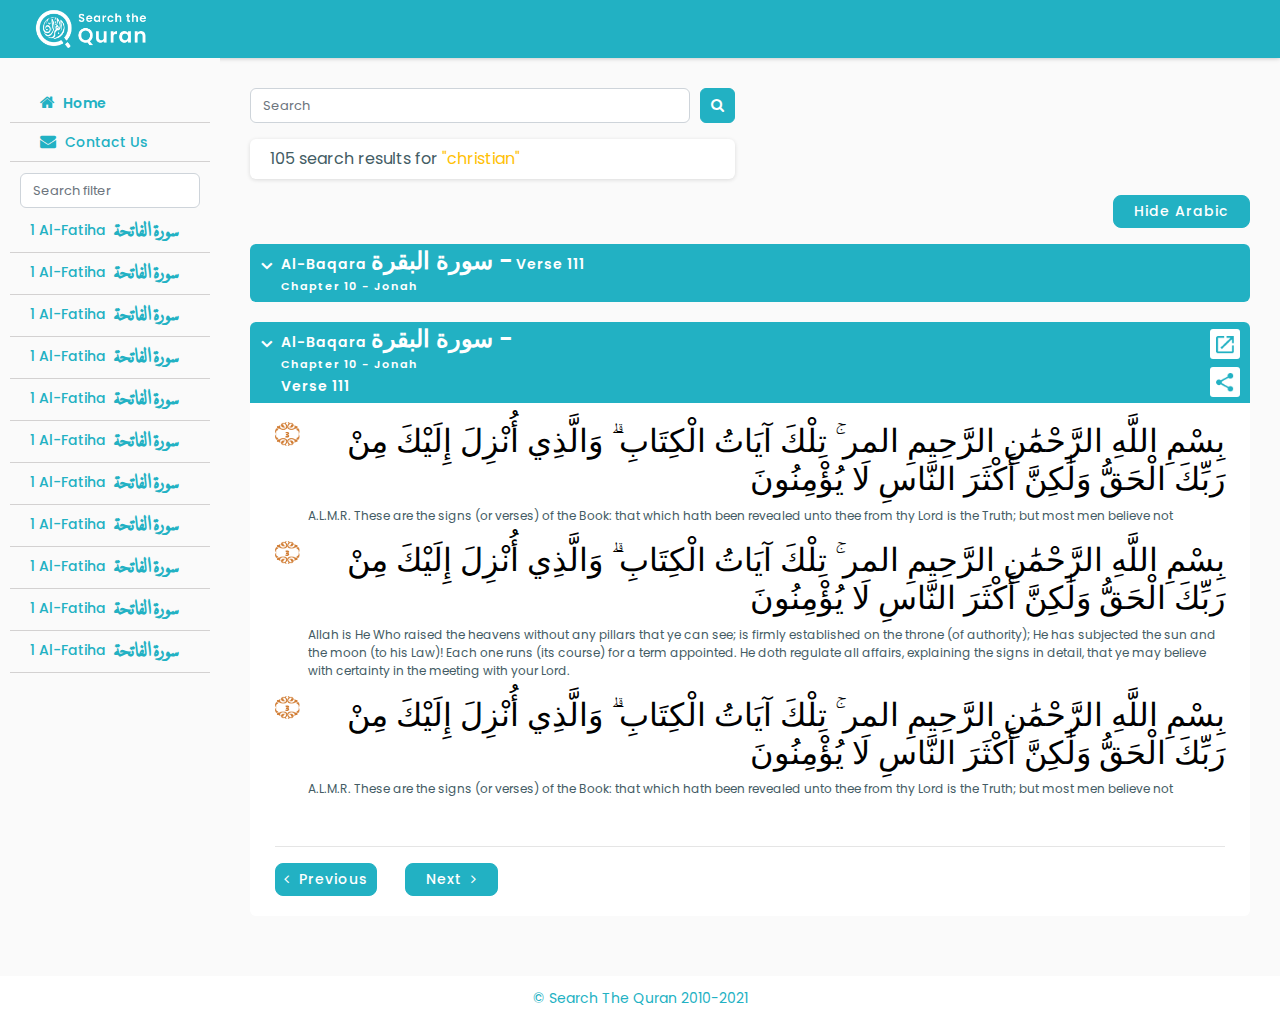
==== search-results.html @ 473eb26f "Add files via upload" ====
<!doctype html>
<html lang="en">
   <head>
      <!-- Required meta tags -->
      <meta charset="utf-8">
      <meta name="viewport" content="width=device-width, initial-scale=1, shrink-to-fit=no">
      <!-- Favicon -->
      <link href="assets/images/favicon.png" sizes="60x60" rel="shortcut icon" type="image/x-icon" />
      <!-- Google Fonts -->
      <link href="https://fonts.googleapis.com/css2?family=Poppins&display=swap" rel="stylesheet">
      <!-- Font Awsome -->
      <link rel="stylesheet" href="https://cdnjs.cloudflare.com/ajax/libs/font-awesome/4.7.0/css/font-awesome.min.css">
      <!-- Bootstrap CSS -->
      <link rel="stylesheet" href="assets/css/bootstrap.min.css">
      <link rel="stylesheet" href="https://cdnjs.cloudflare.com/ajax/libs/OwlCarousel2/2.3.4/assets/owl.carousel.min.css">
      <link rel="stylesheet" href="assets/css/style.css">
      <title>Customer Details</title>
   </head>
   <body>
      <header>
         <nav class="navbar navbar-expand-lg navbar-light">
            <a class="navbar-brand" href="index.html">
            <img src="assets/images/logo.png" alt="logo"> 
            </a>
            <a href="javascript:void(0)" class="ml-auto d-md-none" id="sidebar-toggle"><i class="fa fa-bars"></i></a>
         </nav>
      </header>
      <div id="wrapper">
         <aside id="sidebar-wrapper">
            <a href="javascript:void(0)" class="d-lg-none" id="close"><i class="fa fa-times"></i></a>
            <ul class="sidebar-nav">
               <li class="active">
                  <a href="javascript:void(0)"><i class="fa fa-home"></i> Home</a>
               </li>
               <li>
                  <a href="javascript:void(0)"><i class="fa fa-envelope"></i> Contact Us</a>
               </li>
               <li>
                  <div class="input-group mt-2">
                     <input type="text" class="form-control" placeholder="Search filter">
                  </div>
               </li>
               <li>
                  <a href="javascript:void(0)">1 Al-Fatiha <span>سورة الفاتحة  </span></a>
               </li>
               <li>
                  <a href="javascript:void(0)">1 Al-Fatiha <span>سورة الفاتحة  </span></a>
               </li>
               <li>
                  <a href="javascript:void(0)">1 Al-Fatiha <span>سورة الفاتحة  </span></a>
               </li>
               <li>
                  <a href="javascript:void(0)">1 Al-Fatiha <span>سورة الفاتحة  </span></a>
               </li>
               <li>
                  <a href="javascript:void(0)">1 Al-Fatiha <span>سورة الفاتحة  </span></a>
               </li>
               <li>
                  <a href="javascript:void(0)">1 Al-Fatiha <span>سورة الفاتحة  </span></a>
               </li>
               <li>
                  <a href="javascript:void(0)">1 Al-Fatiha <span>سورة الفاتحة  </span></a>
               </li>
               <li>
                  <a href="javascript:void(0)">1 Al-Fatiha <span>سورة الفاتحة  </span></a>
               </li>
               <li>
                  <a href="javascript:void(0)">1 Al-Fatiha <span>سورة الفاتحة  </span></a>
               </li>
               <li>
                  <a href="javascript:void(0)">1 Al-Fatiha <span>سورة الفاتحة  </span></a>
               </li>
               <li>
                  <a href="javascript:void(0)">1 Al-Fatiha <span>سورة الفاتحة  </span></a>
               </li>
            </ul>
         </aside>
         <section id="content-wrapper" class="user-dashboard faq-section">
            <div class="row align-items-center">
               <div class="col-md-6 mb-3">
                  <form class="navbar-forms" role="search">
                     <div class="input-group">
                        <input type="text" class="form-control" placeholder="Search">
                        <div class="input-group-btn">
                           <button class="btn btn-primary" type="submit"><i class="fa fa-search"></i></button>
                        </div>
                     </div>
                  </form>
               </div>
            </div>
            <div class="row">
               <div class="col-md-6">
                  <div class="card box-shadow-none mb-3">
                     <div class="card-body py-2">
                        <p class="mb-0">105 search results for <span class="text-warning">"christian"</span></p>
                     </div>
                  </div>
               </div>
            </div>
            <div class="row arabic-block">
               <div class="col-md-12 text-right">
                  <a href="javascript:void(0)" class="btn btn-primary mb-3" id="click-arabic">Hide Arabic</a>
               </div>
               <div class="col-md-12">
                  <div class="accordion" id="faq">
                     <div class="card">
                        <div class="card-header" id="faqhead1">
                           <a href="#" class="btn btn-header-link collapsed" data-toggle="collapse" data-target="#faq1" aria-expanded="false" aria-controls="faq1">Al-Baqara <span>سورة البقرة -</span> Verse 111  <small class="d-block">Chapter 10 - Jonah</small></a>
                        </div>
                        <div id="faq1" class="collapse" aria-labelledby="faqhead1" data-parent="#faq" style="">
                           <div class="card-body">
                              <div class="media">
                                 <img width="25" src="assets/images/icon.png" class="mr-2" alt="icon">
                                 <div class="media-body">
                                    <h5 class="text-right hide-arabic mt-0"> بِسْمِ اللَّهِ الرَّحْمَٰنِ الرَّحِيمِ المر ۚ تِلْكَ آيَاتُ الْكِتَابِ ۗ وَالَّذِي أُنْزِلَ إِلَيْكَ مِنْ رَبِّكَ الْحَقُّ وَلَٰكِنَّ أَكْثَرَ النَّاسِ لَا يُؤْمِنُونَ  </h5>
                                    <p class="mb-0">A.L.M.R. These are the signs (or verses) of the Book: that which hath been revealed unto thee from thy Lord is the Truth; but most men believe not</p>
                                 </div>
                              </div>
                           </div>
                        </div>
                     </div>
                     <div class="card">
                        <div class="card-header" id="faqhead2">
                           <a href="#" class="btn btn-header-link collapsed" data-toggle="collapse" data-target="#faq2" aria-expanded="false" aria-controls="faq2">Al-Baqara <span>سورة البقرة -</span>   <small class="d-block">Chapter 10 - Jonah</small>
                           Verse 111
                           </a>
                           <div class="icon-block">
                              <a href="javascript:void(0)"><img src="assets/images/open.png" alt="open" data-toggle="modal" data-target="#openModal"></a>
                              <a href="javascript:void(0)"><img src="assets/images/share.png" alt="share"></a>
                           </div>
                        </div>
                        <div id="faq2" class="collapse show" aria-labelledby="faqhead2" data-parent="#faq" style="">
                           <div class="card-body">
                              <div class="media mb-3">
                                 <img width="25" src="assets/images/icon.png" class="mr-2" alt="icon">
                                 <div class="media-body">
                                    <h5 class="text-right hide-arabic mt-0"> بِسْمِ اللَّهِ الرَّحْمَٰنِ الرَّحِيمِ المر ۚ تِلْكَ آيَاتُ الْكِتَابِ ۗ وَالَّذِي أُنْزِلَ إِلَيْكَ مِنْ رَبِّكَ الْحَقُّ وَلَٰكِنَّ أَكْثَرَ النَّاسِ لَا يُؤْمِنُونَ  </h5>
                                    <p class="mb-0">A.L.M.R. These are the signs (or verses) of the Book: that which hath been revealed unto thee from thy Lord is the Truth; but most men believe not</p>
                                 </div>
                              </div>
                              <div class="media mb-3">
                                 <img width="25" src="assets/images/icon.png" class="mr-2" alt="icon">
                                 <div class="media-body">
                                    <h5 class="text-right hide-arabic mt-0"> بِسْمِ اللَّهِ الرَّحْمَٰنِ الرَّحِيمِ المر ۚ تِلْكَ آيَاتُ الْكِتَابِ ۗ وَالَّذِي أُنْزِلَ إِلَيْكَ مِنْ رَبِّكَ الْحَقُّ وَلَٰكِنَّ أَكْثَرَ النَّاسِ لَا يُؤْمِنُونَ  </h5>
                                    <p class="mb-0">Allah is He Who raised the heavens without any pillars that ye can see; is firmly established on the throne (of authority); He has subjected the sun and the moon (to his Law)! Each one runs (its course) for a term appointed. He doth regulate all affairs, explaining the signs in detail, that ye may believe with certainty in the meeting with your Lord.</p>
                                 </div>
                              </div>
                              <div class="media mb-3">
                                 <img width="25" src="assets/images/icon.png" class="mr-2" alt="icon">
                                 <div class="media-body">
                                    <h5 class="text-right hide-arabic mt-0"> بِسْمِ اللَّهِ الرَّحْمَٰنِ الرَّحِيمِ المر ۚ تِلْكَ آيَاتُ الْكِتَابِ ۗ وَالَّذِي أُنْزِلَ إِلَيْكَ مِنْ رَبِّكَ الْحَقُّ وَلَٰكِنَّ أَكْثَرَ النَّاسِ لَا يُؤْمِنُونَ  </h5>
                                    <p class="mb-0">A.L.M.R. These are the signs (or verses) of the Book: that which hath been revealed unto thee from thy Lord is the Truth; but most men believe not</p>
                                 </div>
                              </div>
                              <hr class="mt-5">
                              <a href="javascript:void(0)" class="btn btn-primary px-2 mr-4"><i class="fa fa-angle-left mr-1"></i> Previous</a>
                              <a href="javascript:void(0)" class="btn btn-primary"> Next <i class="fa fa-angle-right ml-1"></i></a>
                           </div>
                        </div>
                     </div>
                  </div>
               </div>
            </div>
         </section>
      </div>
      <!-- Footer -->
      <footer>
         <div class="container">
            <div class="row">
               <div class="col-md-12">
                  <p> &copy; Search The Quran 2010-2021</p>
               </div>
            </div>
         </div>
      </footer>
      <!-- Modal -->
      <div class="modal fade" id="openModal" tabindex="-1" aria-labelledby="openModalLabel" aria-hidden="true">
         <div class="modal-dialog modal-dialog-centered modal-lg">
            <div class="modal-content">
               <div class="modal-header">
                  <h5 class="modal-title" id="openModalLabel"><strong>Surah: 7 -</strong> سورة الأعراف - <strong>Al-Araf (The heights)</strong></h5>
                  <button type="button" class="close" data-dismiss="modal" aria-label="Close">
                  <span aria-hidden="true">&times;</span>
                  </button>
               </div>
               <div class="modal-body">
                  <h6> بِسْمِ اللَّهِ الرَّحْمَٰنِ الرَّحِيمِ المص  </h6>
                  <p>[1] Alif, Lam, Mim, Sad.</p>
                  <h6> كِتَابٌ أُنْزِلَ إِلَيْكَ فَلَا يَكُنْ فِي صَدْرِكَ حَرَجٌ مِنْهُ لِتُنْذِرَ بِهِ وَذِكْرَىٰ لِلْمُؤْمِنِينَ </h6>
                  <p>[2] A Book revealed unto thee,- So let thy heart be oppressed no more by any difficulty on that account,- that with it thou mightest warn (the erring) and teach the Believers). </p>
                  <h6> اتَّبِعُوا مَا أُنْزِلَ إِلَيْكُمْ مِنْ رَبِّكُمْ وَلَا تَتَّبِعُوا مِنْ دُونِهِ أَوْلِيَاءَ ۗ قَلِيلًا مَا تَذَكَّرُونَ </h6>
                  <p>[3] Follow (O men!) the revelation given unto you from your Lord, and follow not, as friends or protectors, other than Him. Little it is ye remember of admonition. </p>
                  <h6>وَكَمْ مِنْ قَرْيَةٍ أَهْلَكْنَاهَا فَجَاءَهَا بَأْسُنَا بَيَاتًا أَوْ هُمْ قَائِلُونَ  </h6>
                  <p>[4] How many towns have We destroyed (for their sins)? Our punishment took them on a sudden by night or while they slept for their afternoon rest.  </p>
               </div>
            </div>
         </div>
      </div>
      <!-- jQuery first, then Popper.js, then Bootstrap JS -->
      <script src="assets/js/jquery-3.4.1.slim.min.js"></script>
      <script src="assets/js/popper.min.js"></script>
      <script src="assets/js/bootstrap.min.js"></script>
      <script src="https://cdnjs.cloudflare.com/ajax/libs/OwlCarousel2/2.3.4/owl.carousel.js"></script>
      <script>
         const $button  = document.querySelector('#sidebar-toggle');
         const $wrapper = document.querySelector('#wrapper');
         
         $button.addEventListener('click', (e) => {
           e.preventDefault();
           $wrapper.classList.toggle('toggled');
         });
      </script>
      <script>
         $(document).ready(function(){
           $("#close").click(function(){
             $("#wrapper").removeClass('toggled');
           });
         });
      </script>
      <script>
         $(document).ready(function(){
          $("#click-arabic").click(function(){
           $(".hide-arabic").slideToggle(500);
           var thisElem = $(this);
           thisElem.text(thisElem.text() === "Show Arabic" ? "Hide Arabic" : "Show Arabic");
           event.stopPropagation();
         });
         });
         
         
      </script>
   </body>
</html>
---- assets/css/style.css ----
@font-face {
  font-family: Mishafi-Gold;
  src: url('../../assets/fonts/Mishafi-Gold-Regular.ttf');
}

body {
  position: relative;
  min-height: 100%;
  color: #435C64 !important;
  font-family: 'Poppins', sans-serif;
  background: #FAFAFA;
}

a {
  transition: background 0.2s, color 0.2s;
}

a:hover,
a:focus {
  text-decoration: none;
}

ul {
  margin: 0;
  padding: 0;
  list-style: none;
}

.btn {
  border-radius: 8px;
  font-size: 14px;
  padding: 5px 20px;
  font-weight: 500;
  letter-spacing: 1px;
}

.btn:focus,
.btn:active {
  box-shadow: none;
}

.btn-primary {
  background: #22B1C3 !important;
  color: #fff;
  border: 1px solid #22B1C3 !important;
}

.text-primary {
  color: #22b1c3 !important;
}

.form-control {
  font-size: 13px;
  height: 35px;
  border-radius: 6px
}

.form-control:focus {
  box-shadow: none;
  outline: none;
  border: 1px solid #22B1C3 !important;
  font-size: 14px;
}

.form-group {
  margin-bottom: 30px;
}

#wrapper {
  padding-left: 0;
  transition: all 0.5s ease;
  position: relative;
}

header img {
  width: 130px;
}

.navbar-brand span {
  color: #35256c;
  font-size: 22px;
  font-weight: 500;
  position: relative;
  top: 2px;
}

#sidebar-wrapper {
  z-index: 1000;
  border-radius: 0;
  position: fixed;
  left: 220px;
  width: 0;
  height: 100%;
  margin-left: -220px;
  overflow-y: auto;
  overflow-x: hidden;
  background: #fafafa;
  transition: all 0.5s ease;
}

#wrapper.toggled #sidebar-wrapper {
  width: 220px;
}

.sidebar-brand {
  position: absolute;
  top: 0;
  width: 220px;
  text-align: center;
  padding: 20px 0;
}

.sidebar-brand h2 {
  margin: 0;
  font-weight: 600;
  font-size: 24px;
  color: #fff;
}

.sidebar-nav {
  position: absolute;
  top: 20px;
  width: 220px;
  margin: 0;
  padding: 6px 10px;
  list-style: none;
}

.sidebar-nav>li {
  text-indent: 10px;
  padding: 3px 10px;
  border-bottom: 1px solid #d3d1d1;
}

.sidebar-nav>li a {
  display: block;
  text-decoration: none;
  color: #22b1c3;
  line-height: 32px;
  font-weight: 500;
  font-size: 14px;
}

.sidebar-nav>li>a:hover {
  color: #35256c;
}

.sidebar-nav>li.active>a {
  text-decoration: none;
  font-weight: 600;
}

.sidebar-nav>li a span {
  font-size: 30px;
  font-weight: 600;
  font-family: Mishafi-Gold;
  margin-left: 3px;
}

.sidebar-nav>li>a i.fa {
  font-size: 16px;
  margin-right: 5px;
}

.sidebar-nav>li:nth-child(3) {
  border-bottom: 0;
}

#content-wrapper {
  width: 100%;
  padding: 30px 30px 40px 30px;
}

#wrapper.toggled #content-wrapper {
  position: absolute;
  margin-right: -250px;
}

.navbar {
  background: #22B1C3 !important;
  color: #fff;
  position: fixed;
  width: 100%;
  box-shadow: 0 0 5px rgb(0 0 0 / 26%);
  z-index: 999;
  top: 0;
  padding: 2px 30px 2px 30px;
}

#sidebar-toggle {
  color: #fff;
}

.navbar .dropdown-menu {
  position: absolute;
  top: 100%;
  left: initial;
  right: -7px;
  min-width: 12rem;
  box-shadow: 0px 5px 15px #5e5a5a1c;
  margin-top: 18px;
  border: none;
}

.navbar .badge {
  width: 12px;
  padding: 0;
  height: 12px;
  border-radius: 50%;
  font-size: 9px;
  line-height: 13px;
  background: #FFA007;
  color: #fff;
  display: block !important;
  position: absolute;
  top: 2px;
  right: -8px;
}

.navbar .badge-success {
  background: #9BF014;
  border: 2px solid #5A6378;
}


/* Dashboard */

.user-dashboard .navbar-forms .btn {
  background: #22b1c3 !important;
  border: 1px solid #22b1c3 !important;
  padding: 6px;
  border-radius: 6px;
  width: 35px;
  height: 35px;
}

.user-dashboard .navbar-forms .form-control {
  border-radius: 6px !important;
  margin-right: 10px;
}

.user-dashboard .card {
  border-radius: 12px;
  box-shadow: 0px 2px 10px #0000000f;
  border: none;
  margin-bottom: 25px;
}

.user-dashboard .card .card-body {
  padding: 20px;
  border-radius: 12px;
  background: #fff;
}

.user-dashboard .card .card-body h2 {
  font-weight: 600;
  margin-bottom: 0px;
}

.user-dashboard .card .card-body form label {
  margin-top: 5px;
}

.modal h5 {
  color: #22B1C3 !important;
  font-size: 18px;
}

.modal .modal-body {
  padding: 25px 30px;
}

.modal .modal-body h6 {
  font-size: 24px;
  margin-bottom: 5px;
  color: #000;
}

.modal .modal-body p {
  font-size: 13px;
}

.modal .form-group {
  margin-bottom: 10px;
}

.modal .form-group span {
  position: absolute;
  right: 20px;
  bottom: 10px;
}

.modal .modal-content {
  border-radius: 12px;
  border: none;
}

.fa-times {
  position: absolute;
  right: 15px;
  font-size: 20px;
  top: 15px;
  color: #35256c;
  -webkit-text-stroke: 2px #e9e4f9;
}

.search-block .item {
  text-align: center;
}

.search-block .item h6 {
  font-weight: 600;
  color: #22B1C3 !important;
  font-size: 14px;
}

.search-block .item p {
  font-size: 11px;
  margin-bottom: 0;
  text-align: left;
}

.search-block .item img {
  max-width: 50px;
  min-height: 40px;
  object-fit: contain;
  margin: 10px auto 15px;
}

.search-block .item .card {
  min-height: 250px;
}

.search-engine h5 {
  font-weight: 600;
  color: #22B1C3;
  margin-bottom: 20px;
}

.search-engine p {
  font-size: 13px;
}

.search-engine a {
  color: #22B1C3;
}

.owl-nav button {
  position: absolute;
  top: 46%;
  transform: translateY(-50%);
  margin: 0;
  transition: all 0.3s ease-in-out;
}

.owl-nav button i {
  background: #22b1c3 !important;
  border-radius: 50%;
  width: 30px;
  height: 30px;
  color: #fff;
  font-size: 22px;
  line-height: 28px;
}

.owl-nav button.owl-prev {
  left: -13px;
}

.owl-nav button.owl-next {
  right: -13px;
}

footer {
  background: #fff;
  padding: 12px 0;
  color: #22B1C3 !important;
}

footer p {
  text-align: center;
  margin-bottom: 0;
  font-size: 14px;
}

.arabic-block h5 {
  font-size: 32px;
  color: #000;
}

.arabic-block p {
  font-size: 12px;
}


/* FAQ */

.faq-section {
  padding: 60px 0;
}

.faq-section h2 {
  font-size: 32px;
  margin-bottom: 50px;
}

.faq-section .card {
  border: none;
  border-radius: 6px !important;
  box-shadow: 0px 1px 4px #00000021;
  margin-bottom: 20px;
}

.faq-section .card-header {
  background: #5268C2;
  padding: 10px 10px 0;
  border: none;
  border-radius: 15px 15px 0px 0px;
}

.faq-section .card .card-header .btn-header-link {
  display: block;
  text-align: left;
  background: #22b1c3;
  color: #fff;
  font-size: 14px;
  font-weight: 600;
  padding: 5px 30px;
  border-radius: 0;
  line-height: 22px;
}

.faq-section .card .card-header .btn-header-link span {
  font-weight: 600;
  font-size: 24px;
}

.faq-section .card .card-header .btn-header-link small {
  font-weight: 600;
}

.faq-section .card .card-header .btn-header-link:after {
  content: "\f106";
  font: normal normal normal 14px/1 FontAwesome;
  font-weight: 900;
  float: left;
  border-radius: 50%;
  color: #fff;
  padding: 1px;
  display: block;
  line-height: 14px;
  font-size: 18px !important;
  text-align: center;
  margin-top: 6px;
  position: absolute;
  left: 10px;
  top: 8px;
}

.faq-section .card .card-header .btn-header-link.collapsed {
  background: #22b1c3;
  color: #fff;
  border-radius: 0;
}

.faq-section .card .card-header .btn-header-link.collapsed:after {
  content: "\f107";
  color: #fff;
}

.faq-section .card .collapsing {
  background: #fff;
  line-height: 30px;
}

.faq-section .accordion .card {
  box-shadow: none;
}

.faq-section .accordion .card-header {
  background: transparent;
  padding: 0;
  position: relative;
}

.faq-section .accordion .card-body {
  padding: 20px 25px;
  font-size: 16px;
}

.icon-block {
  position: absolute;
  right: 10px;
  top: 7px;
}

.icon-block a {
  background: #fff;
  border-radius: 3px;
  width: 30px;
  height: 30px;
  display: block;
  margin-bottom: 8px;
  text-align: center;
  line-height: 30px;
}

.icon-block a img {
  width: 18px;
}


/* Media Query */

@media (min-width: 992px) {
  #wrapper {
    padding-left: 220px;
    padding-top: 58px;
  }
  #wrapper.toggled {
    padding-left: 60px;
  }
  #sidebar-wrapper {
    width: 220px;
  }
  #wrapper.toggled #sidebar-wrapper {
    width: 0;
  }
  #wrapper.toggled #content-wrapper {
    position: absolute;
    margin-right: -190px;
  }
  #wrapper.toggled {
    padding-left: 0px;
  }
  #content-wrapper {
    position: relative;
    top: 0;
    
    min-height: calc(100vh - 104px);
  }
  #wrapper.toggled #content-wrapper {
    position: relative;
    margin-right: 60px;
  }
}

@media (max-width: 1200px) {
  #content-wrapper {
    padding: 30px 30px 50px 30px;
  }
  header .navbar-light .navbar-nav .nav-link {
    color: #000;
    padding: 10px 20px;
  }
  .navbar {
    padding: 4px 15px;
  }
}

@media (max-width: 991px) {
  #wrapper {
    padding-left: 0;
  }
  #content-wrapper {
    padding: 90px 30px 50px 30px;
  }
  .user-dashboard .card .card-body {
    padding: 15px;
  }
  header img {
    width: 100px;
  }
  .navbar-collapse {
    margin-top: 10px;
  }
}

@media (min-width: 768px) and (max-width: 991px) {
  #wrapper.toggled #content-wrapper {
    position: absolute;
    margin-right: -250px;
  }
  #content-wrapper {
    position: relative;
    top: 0;
  }
  #wrapper.toggled #content-wrapper {
    position: relative;
    margin-right: 250px;
  }
}

@media (max-width: 767px) {
  #wrapper {
    padding-left: 0;
  }
  .navbar-light .navbar-toggler:focus {
    outline: none;
  }
  #sidebar-wrapper {
    width: 0;
  }
  #wrapper.toggled #sidebar-wrapper {
    width: 220px;
    box-shadow: 0 0 11px #0000002e;
  }
  #wrapper.toggled #content-wrapper {
    position: absolute;
    margin-right: -220px;
  }
  #content-wrapper {
    position: relative;
    padding: 70px 20px 30px 20px;
  }
  #wrapper.toggled #content-wrapper {
    position: relative;
    margin-right: 250px;
  }
  .sidebar-nav {
    position: absolute;
    top: 45px;
  }
  .arabic-block h5 {
    font-size: 22px;
  }
}

@media (max-width: 576px) {}
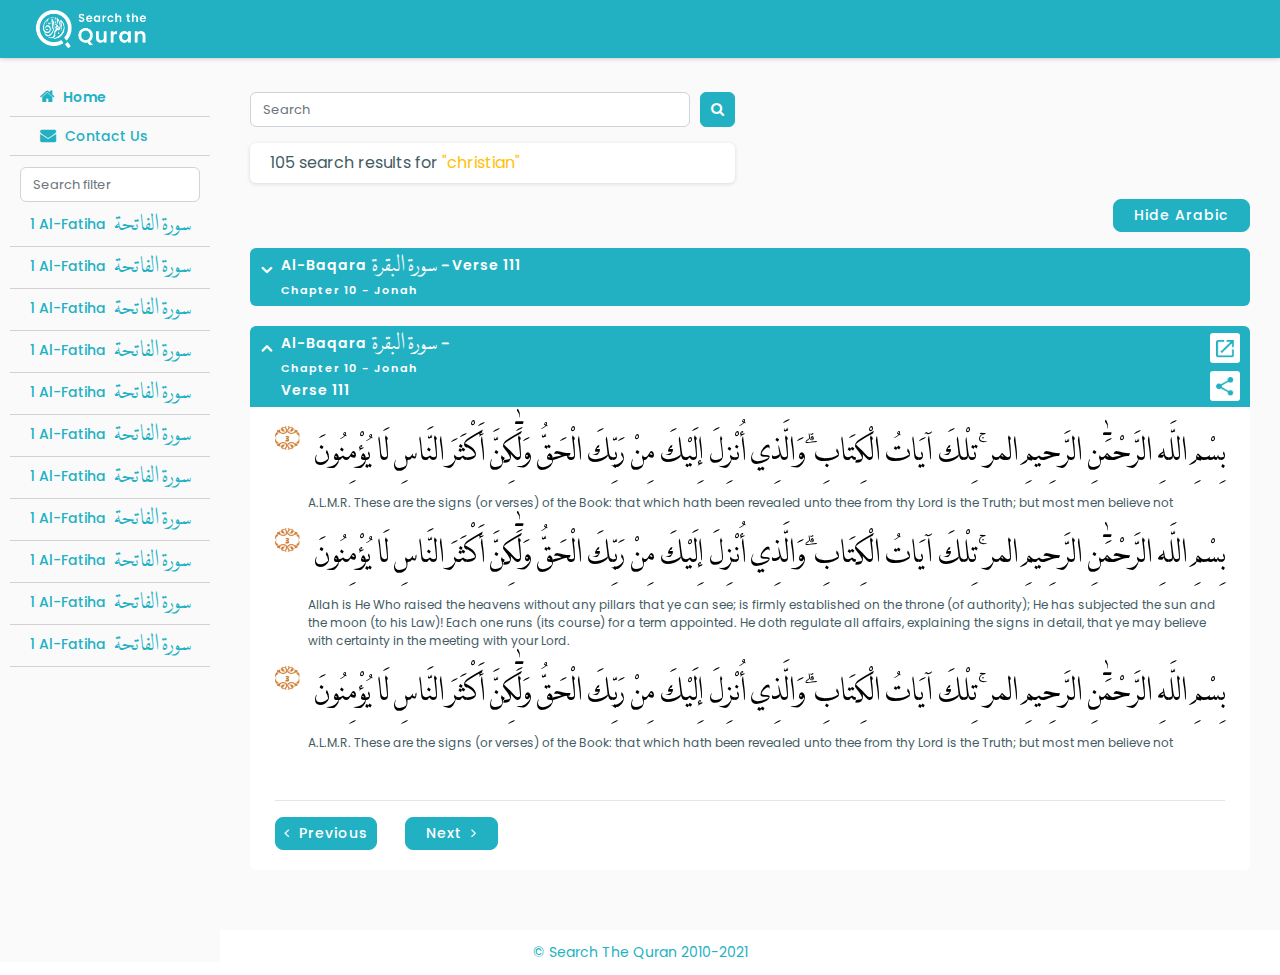
==== commit 5ba47e87: "Feedback done" ====
--- a/search-results.html
+++ b/search-results.html
@@ -1,233 +1,268 @@
 <!doctype html>
 <html lang="en">
-   <head>
-      <!-- Required meta tags -->
-      <meta charset="utf-8">
-      <meta name="viewport" content="width=device-width, initial-scale=1, shrink-to-fit=no">
-      <!-- Favicon -->
-      <link href="assets/images/favicon.png" sizes="60x60" rel="shortcut icon" type="image/x-icon" />
-      <!-- Google Fonts -->
-      <link href="https://fonts.googleapis.com/css2?family=Poppins&display=swap" rel="stylesheet">
-      <!-- Font Awsome -->
-      <link rel="stylesheet" href="https://cdnjs.cloudflare.com/ajax/libs/font-awesome/4.7.0/css/font-awesome.min.css">
-      <!-- Bootstrap CSS -->
-      <link rel="stylesheet" href="assets/css/bootstrap.min.css">
-      <link rel="stylesheet" href="https://cdnjs.cloudflare.com/ajax/libs/OwlCarousel2/2.3.4/assets/owl.carousel.min.css">
-      <link rel="stylesheet" href="assets/css/style.css">
-      <title>Customer Details</title>
-   </head>
-   <body>
-      <header>
-         <nav class="navbar navbar-expand-lg navbar-light">
-            <a class="navbar-brand" href="index.html">
+<head>
+   <!-- Required meta tags -->
+   <meta charset="utf-8">
+   <meta name="viewport" content="width=device-width, initial-scale=1, shrink-to-fit=no">
+   <!-- Favicon -->
+   <link href="assets/images/favicon.png" sizes="60x60" rel="shortcut icon" type="image/x-icon" />
+   <!-- Google Fonts -->
+   <link href="https://fonts.googleapis.com/css2?family=Poppins&display=swap" rel="stylesheet">
+   <!-- Font Awsome -->
+   <link rel="stylesheet" href="https://cdnjs.cloudflare.com/ajax/libs/font-awesome/4.7.0/css/font-awesome.min.css">
+   <!-- Bootstrap CSS -->
+   <link rel="stylesheet" href="assets/css/bootstrap.min.css">
+   <link rel="stylesheet" href="https://cdnjs.cloudflare.com/ajax/libs/OwlCarousel2/2.3.4/assets/owl.carousel.min.css">
+   <link rel="stylesheet" href="assets/css/style.css">
+   <title>Customer Details</title>
+</head>
+<body>
+   <header>
+      <nav class="navbar navbar-expand-lg navbar-light">
+         <a class="navbar-brand" href="index.html">
             <img src="assets/images/logo.png" alt="logo"> 
-            </a>
-            <a href="javascript:void(0)" class="ml-auto d-md-none" id="sidebar-toggle"><i class="fa fa-bars"></i></a>
-         </nav>
-      </header>
-      <div id="wrapper">
-         <aside id="sidebar-wrapper">
-            <a href="javascript:void(0)" class="d-lg-none" id="close"><i class="fa fa-times"></i></a>
-            <ul class="sidebar-nav">
-               <li class="active">
-                  <a href="javascript:void(0)"><i class="fa fa-home"></i> Home</a>
-               </li>
-               <li>
-                  <a href="javascript:void(0)"><i class="fa fa-envelope"></i> Contact Us</a>
-               </li>
-               <li>
-                  <div class="input-group mt-2">
-                     <input type="text" class="form-control" placeholder="Search filter">
-                  </div>
-               </li>
-               <li>
-                  <a href="javascript:void(0)">1 Al-Fatiha <span>سورة الفاتحة  </span></a>
-               </li>
-               <li>
-                  <a href="javascript:void(0)">1 Al-Fatiha <span>سورة الفاتحة  </span></a>
-               </li>
-               <li>
-                  <a href="javascript:void(0)">1 Al-Fatiha <span>سورة الفاتحة  </span></a>
-               </li>
-               <li>
-                  <a href="javascript:void(0)">1 Al-Fatiha <span>سورة الفاتحة  </span></a>
-               </li>
-               <li>
-                  <a href="javascript:void(0)">1 Al-Fatiha <span>سورة الفاتحة  </span></a>
-               </li>
-               <li>
-                  <a href="javascript:void(0)">1 Al-Fatiha <span>سورة الفاتحة  </span></a>
-               </li>
-               <li>
-                  <a href="javascript:void(0)">1 Al-Fatiha <span>سورة الفاتحة  </span></a>
-               </li>
-               <li>
-                  <a href="javascript:void(0)">1 Al-Fatiha <span>سورة الفاتحة  </span></a>
-               </li>
-               <li>
-                  <a href="javascript:void(0)">1 Al-Fatiha <span>سورة الفاتحة  </span></a>
-               </li>
-               <li>
-                  <a href="javascript:void(0)">1 Al-Fatiha <span>سورة الفاتحة  </span></a>
-               </li>
-               <li>
-                  <a href="javascript:void(0)">1 Al-Fatiha <span>سورة الفاتحة  </span></a>
-               </li>
-            </ul>
-         </aside>
-         <section id="content-wrapper" class="user-dashboard faq-section">
-            <div class="row align-items-center">
-               <div class="col-md-6 mb-3">
-                  <form class="navbar-forms" role="search">
-                     <div class="input-group">
-                        <input type="text" class="form-control" placeholder="Search">
-                        <div class="input-group-btn">
-                           <button class="btn btn-primary" type="submit"><i class="fa fa-search"></i></button>
+         </a>
+         <a href="javascript:void(0)" class="ml-auto d-md-none" id="sidebar-toggle"><i class="fa fa-bars"></i></a>
+      </nav>
+   </header>
+   <div id="wrapper">
+      <aside id="sidebar-wrapper">
+         <a href="javascript:void(0)" class="d-md-none" id="close"><i class="fa fa-times"></i></a>
+         <ul class="sidebar-nav">
+            <li class="active">
+               <a href="index.html"><i class="fa fa-home"></i> Home</a>
+            </li>
+            <li>
+               <a href="javascript:void(0)"><i class="fa fa-envelope"></i> Contact Us</a>
+            </li>
+            <li>
+               <div class="input-group mt-2">
+                  <input type="text" class="form-control" placeholder="Search filter">
+               </div>
+            </li>
+            <li>
+               <a href="surah.html">1 Al-Fatiha <span>سورة الفاتحة  </span></a>
+            </li>
+            <li>
+               <a href="surah.html">1 Al-Fatiha <span>سورة الفاتحة  </span></a>
+            </li>
+            <li>
+               <a href="surah.html">1 Al-Fatiha <span>سورة الفاتحة  </span></a>
+            </li>
+            <li>
+               <a href="surah.html">1 Al-Fatiha <span>سورة الفاتحة  </span></a>
+            </li>
+            <li>
+               <a href="surah.html">1 Al-Fatiha <span>سورة الفاتحة  </span></a>
+            </li>
+            <li>
+               <a href="surah.html">1 Al-Fatiha <span>سورة الفاتحة  </span></a>
+            </li>
+            <li>
+               <a href="surah.html">1 Al-Fatiha <span>سورة الفاتحة  </span></a>
+            </li>
+            <li>
+               <a href="surah.html">1 Al-Fatiha <span>سورة الفاتحة  </span></a>
+            </li>
+            <li>
+               <a href="surah.html">1 Al-Fatiha <span>سورة الفاتحة  </span></a>
+            </li>
+            <li>
+               <a href="surah.html">1 Al-Fatiha <span>سورة الفاتحة  </span></a>
+            </li>
+            <li>
+               <a href="surah.html">1 Al-Fatiha <span>سورة الفاتحة  </span></a>
+            </li>
+         </ul>
+      </aside>
+      <section id="content-wrapper" class="user-dashboard faq-section">
+         <div class="row align-items-center">
+            <div class="col-md-8 col-lg-6 mb-3">
+               <form class="navbar-forms" role="search">
+                  <div class="input-group">
+                     <input type="text" class="form-control" placeholder="Search">
+                     <div class="input-group-btn">
+                        <a class="btn btn-primary" href="search-results.html"><i class="fa fa-search"></i></a>
+                     </div>
+                  </div>
+               </form>
+            </div>
+         </div>
+         <div class="row">
+            <div class="col-md-8 col-lg-6">
+               <div class="card box-shadow-none mb-3">
+                  <div class="card-body py-2">
+                     <p class="mb-0">105 search results for <span class="text-warning">"christian"</span></p>
+                  </div>
+               </div>
+            </div>
+         </div>
+         <div class="row arabic-block">
+            <div class="col-md-12 text-right">
+               <a href="javascript:void(0)" class="btn btn-primary mb-3" id="click-arabic">Hide Arabic</a>
+            </div>
+            <div class="col-md-12">
+               <div class="accordion" id="faq">
+                  <div class="card">
+                     <div class="card-header" id="faqhead1">
+                        <a href="#" class="btn btn-header-link collapsed" data-toggle="collapse" data-target="#faq1" aria-expanded="false" aria-controls="faq1">Al-Baqara <span>سورة البقرة -</span> Verse 111  <small class="d-block">Chapter 10 - Jonah</small></a>
+                     </div>
+                     <div id="faq1" class="collapse" aria-labelledby="faqhead1" data-parent="#faq" style="">
+                        <div class="card-body">
+                           <div class="media">
+                              <img width="25" src="assets/images/icon.png" class="mr-2" alt="icon">
+                              <div class="media-body">
+                                 <h5 class="text-right hide-arabic mt-0"> بِسْمِ اللَّهِ الرَّحْمَٰنِ الرَّحِيمِ المر ۚ تِلْكَ آيَاتُ الْكِتَابِ ۗ وَالَّذِي أُنْزِلَ إِلَيْكَ مِنْ رَبِّكَ الْحَقُّ وَلَٰكِنَّ أَكْثَرَ النَّاسِ لَا يُؤْمِنُونَ  </h5>
+                                 <p class="mb-0">A.L.M.R. These are the signs (or verses) of the Book: that which hath been revealed unto thee from thy Lord is the Truth; but most men believe not</p>
+                              </div>
+                           </div>
                         </div>
                      </div>
-                  </form>
+                  </div>
+                  <div class="card">
+                     <div class="card-header" id="faqhead2">
+                        <a href="#" class="btn btn-header-link collapse" data-toggle="collapse" data-target="#faq2" aria-expanded="false" aria-controls="faq2">Al-Baqara <span>سورة البقرة -</span>   <small class="d-block">Chapter 10 - Jonah</small>
+                           Verse 111
+                        </a>
+                        <div class="icon-block">
+                           <a href="javascript:void(0)"><img src="assets/images/open.png" alt="open" data-toggle="modal" data-target="#openModal"></a>
+                           <a href="javascript:void(0)"><img src="assets/images/share.png" alt="share"></a>
+                        </div>
+                     </div>
+                     <div id="faq2" class="collapse show" aria-labelledby="faqhead2" data-parent="#faq" style="">
+                        <div class="card-body">
+                           <div id="previous-slide">
+                              <div class="media mb-3">
+                                 <img width="25" src="assets/images/icon.png" class="mr-2" alt="icon">
+                                 <div class="media-body">
+                                    <h5 class="text-right hide-arabic mt-0"> بِسْمِ اللَّهِ الرَّحْمَٰنِ الرَّحِيمِ المر ۚ تِلْكَ آيَاتُ الْكِتَابِ ۗ وَالَّذِي أُنْزِلَ إِلَيْكَ مِنْ رَبِّكَ الْحَقُّ وَلَٰكِنَّ أَكْثَرَ النَّاسِ لَا يُؤْمِنُونَ  </h5>
+                                    <p class="mb-0">A.L.M.R. These are the signs (or verses) of the Book: that which hath been revealed unto thee from thy Lord is the Truth; but most men believe not</p>
+                                 </div>
+                              </div>
+                              <div class="media mb-3">
+                                 <img width="25" src="assets/images/icon.png" class="mr-2" alt="icon">
+                                 <div class="media-body">
+                                    <h5 class="text-right hide-arabic mt-0"> بِسْمِ اللَّهِ الرَّحْمَٰنِ الرَّحِيمِ المر ۚ تِلْكَ آيَاتُ الْكِتَابِ ۗ وَالَّذِي أُنْزِلَ إِلَيْكَ مِنْ رَبِّكَ الْحَقُّ وَلَٰكِنَّ أَكْثَرَ النَّاسِ لَا يُؤْمِنُونَ  </h5>
+                                    <p class="mb-0">Allah is He Who raised the heavens without any pillars that ye can see; is firmly established on the throne (of authority); He has subjected the sun and the moon (to his Law)! Each one runs (its course) for a term appointed. He doth regulate all affairs, explaining the signs in detail, that ye may believe with certainty in the meeting with your Lord.</p>
+                                 </div>
+                              </div>
+                              <div class="media mb-3">
+                                 <img width="25" src="assets/images/icon.png" class="mr-2" alt="icon">
+                                 <div class="media-body">
+                                    <h5 class="text-right hide-arabic mt-0"> بِسْمِ اللَّهِ الرَّحْمَٰنِ الرَّحِيمِ المر ۚ تِلْكَ آيَاتُ الْكِتَابِ ۗ وَالَّذِي أُنْزِلَ إِلَيْكَ مِنْ رَبِّكَ الْحَقُّ وَلَٰكِنَّ أَكْثَرَ النَّاسِ لَا يُؤْمِنُونَ  </h5>
+                                    <p class="mb-0">A.L.M.R. These are the signs (or verses) of the Book: that which hath been revealed unto thee from thy Lord is the Truth; but most men believe not</p>
+                                 </div>
+                              </div>
+                           </div>
+
+                           <div id="next-slide">
+                              <div class="media mb-3">
+                                 <img width="25" src="assets/images/icon.png" class="mr-2" alt="icon">
+                                 <div class="media-body">
+                                    <h5 class="text-right hide-arabic mt-0"> بِسْمِ اللَّهِ الرَّحْمَٰنِ الرَّحِيمِ المر ۚ تِلْكَ آيَاتُ الْكِتَابِ ۗ وَالَّذِي أُنْزِلَ إِلَيْكَ مِنْ رَبِّكَ الْحَقُّ وَلَٰكِنَّ أَكْثَرَ النَّاسِ لَا يُؤْمِنُونَ  </h5>
+                                    <p class="mb-0">A.L.M.R. These are the signs (or verses) of the Book: that which hath been revealed unto thee from thy Lord is the Truth; but most men believe not</p>
+                                 </div>
+                              </div>
+                              <div class="media mb-3">
+                                 <img width="25" src="assets/images/icon.png" class="mr-2" alt="icon">
+                                 <div class="media-body">
+                                    <h5 class="text-right hide-arabic mt-0"> بِسْمِ اللَّهِ الرَّحْمَٰنِ الرَّحِيمِ المر ۚ تِلْكَ آيَاتُ الْكِتَابِ ۗ وَالَّذِي أُنْزِلَ إِلَيْكَ مِنْ رَبِّكَ الْحَقُّ وَلَٰكِنَّ أَكْثَرَ النَّاسِ لَا يُؤْمِنُونَ  </h5>
+                                    <p class="mb-0">Allah is He Who raised the heavens without any pillars that ye can see; is firmly established on the throne (of authority); He has subjected the sun and the moon (to his Law)! Each one runs (its course) for a term appointed. He doth regulate all affairs, explaining the signs in detail, that ye may believe with certainty in the meeting with your Lord.</p>
+                                 </div>
+                              </div>
+                           </div>
+
+                           <hr class="mt-5">
+                           <div class="text-center text-md-left">
+                              <a href="javascript:void(0)" class="btn btn-primary px-2 mr-4" id="pre-button"><i class="fa fa-angle-left mr-1"></i> Previous</a>
+                              <a href="javascript:void(0)" class="btn btn-primary" id="next-button"> Next <i class="fa fa-angle-right ml-1"></i></a>
+                           </div>
+                        </div>
+                     </div>
+                  </div>
                </div>
             </div>
-            <div class="row">
-               <div class="col-md-6">
-                  <div class="card box-shadow-none mb-3">
-                     <div class="card-body py-2">
-                        <p class="mb-0">105 search results for <span class="text-warning">"christian"</span></p>
-                     </div>
-                  </div>
-               </div>
-            </div>
-            <div class="row arabic-block">
-               <div class="col-md-12 text-right">
-                  <a href="javascript:void(0)" class="btn btn-primary mb-3" id="click-arabic">Hide Arabic</a>
-               </div>
-               <div class="col-md-12">
-                  <div class="accordion" id="faq">
-                     <div class="card">
-                        <div class="card-header" id="faqhead1">
-                           <a href="#" class="btn btn-header-link collapsed" data-toggle="collapse" data-target="#faq1" aria-expanded="false" aria-controls="faq1">Al-Baqara <span>سورة البقرة -</span> Verse 111  <small class="d-block">Chapter 10 - Jonah</small></a>
-                        </div>
-                        <div id="faq1" class="collapse" aria-labelledby="faqhead1" data-parent="#faq" style="">
-                           <div class="card-body">
-                              <div class="media">
-                                 <img width="25" src="assets/images/icon.png" class="mr-2" alt="icon">
-                                 <div class="media-body">
-                                    <h5 class="text-right hide-arabic mt-0"> بِسْمِ اللَّهِ الرَّحْمَٰنِ الرَّحِيمِ المر ۚ تِلْكَ آيَاتُ الْكِتَابِ ۗ وَالَّذِي أُنْزِلَ إِلَيْكَ مِنْ رَبِّكَ الْحَقُّ وَلَٰكِنَّ أَكْثَرَ النَّاسِ لَا يُؤْمِنُونَ  </h5>
-                                    <p class="mb-0">A.L.M.R. These are the signs (or verses) of the Book: that which hath been revealed unto thee from thy Lord is the Truth; but most men believe not</p>
-                                 </div>
-                              </div>
-                           </div>
-                        </div>
-                     </div>
-                     <div class="card">
-                        <div class="card-header" id="faqhead2">
-                           <a href="#" class="btn btn-header-link collapsed" data-toggle="collapse" data-target="#faq2" aria-expanded="false" aria-controls="faq2">Al-Baqara <span>سورة البقرة -</span>   <small class="d-block">Chapter 10 - Jonah</small>
-                           Verse 111
-                           </a>
-                           <div class="icon-block">
-                              <a href="javascript:void(0)"><img src="assets/images/open.png" alt="open" data-toggle="modal" data-target="#openModal"></a>
-                              <a href="javascript:void(0)"><img src="assets/images/share.png" alt="share"></a>
-                           </div>
-                        </div>
-                        <div id="faq2" class="collapse show" aria-labelledby="faqhead2" data-parent="#faq" style="">
-                           <div class="card-body">
-                              <div class="media mb-3">
-                                 <img width="25" src="assets/images/icon.png" class="mr-2" alt="icon">
-                                 <div class="media-body">
-                                    <h5 class="text-right hide-arabic mt-0"> بِسْمِ اللَّهِ الرَّحْمَٰنِ الرَّحِيمِ المر ۚ تِلْكَ آيَاتُ الْكِتَابِ ۗ وَالَّذِي أُنْزِلَ إِلَيْكَ مِنْ رَبِّكَ الْحَقُّ وَلَٰكِنَّ أَكْثَرَ النَّاسِ لَا يُؤْمِنُونَ  </h5>
-                                    <p class="mb-0">A.L.M.R. These are the signs (or verses) of the Book: that which hath been revealed unto thee from thy Lord is the Truth; but most men believe not</p>
-                                 </div>
-                              </div>
-                              <div class="media mb-3">
-                                 <img width="25" src="assets/images/icon.png" class="mr-2" alt="icon">
-                                 <div class="media-body">
-                                    <h5 class="text-right hide-arabic mt-0"> بِسْمِ اللَّهِ الرَّحْمَٰنِ الرَّحِيمِ المر ۚ تِلْكَ آيَاتُ الْكِتَابِ ۗ وَالَّذِي أُنْزِلَ إِلَيْكَ مِنْ رَبِّكَ الْحَقُّ وَلَٰكِنَّ أَكْثَرَ النَّاسِ لَا يُؤْمِنُونَ  </h5>
-                                    <p class="mb-0">Allah is He Who raised the heavens without any pillars that ye can see; is firmly established on the throne (of authority); He has subjected the sun and the moon (to his Law)! Each one runs (its course) for a term appointed. He doth regulate all affairs, explaining the signs in detail, that ye may believe with certainty in the meeting with your Lord.</p>
-                                 </div>
-                              </div>
-                              <div class="media mb-3">
-                                 <img width="25" src="assets/images/icon.png" class="mr-2" alt="icon">
-                                 <div class="media-body">
-                                    <h5 class="text-right hide-arabic mt-0"> بِسْمِ اللَّهِ الرَّحْمَٰنِ الرَّحِيمِ المر ۚ تِلْكَ آيَاتُ الْكِتَابِ ۗ وَالَّذِي أُنْزِلَ إِلَيْكَ مِنْ رَبِّكَ الْحَقُّ وَلَٰكِنَّ أَكْثَرَ النَّاسِ لَا يُؤْمِنُونَ  </h5>
-                                    <p class="mb-0">A.L.M.R. These are the signs (or verses) of the Book: that which hath been revealed unto thee from thy Lord is the Truth; but most men believe not</p>
-                                 </div>
-                              </div>
-                              <hr class="mt-5">
-                              <a href="javascript:void(0)" class="btn btn-primary px-2 mr-4"><i class="fa fa-angle-left mr-1"></i> Previous</a>
-                              <a href="javascript:void(0)" class="btn btn-primary"> Next <i class="fa fa-angle-right ml-1"></i></a>
-                           </div>
-                        </div>
-                     </div>
-                  </div>
-               </div>
-            </div>
-         </section>
+         </div>
+      </section>
+   </div>
+   <!-- Footer -->
+   <footer>
+      <div class="container">
+         <div class="row">
+            <div class="col-md-12">
+               <p> &copy; Search The Quran 2010-2021</p>
+            </div>
+         </div>
       </div>
-      <!-- Footer -->
-      <footer>
-         <div class="container">
-            <div class="row">
-               <div class="col-md-12">
-                  <p> &copy; Search The Quran 2010-2021</p>
-               </div>
-            </div>
-         </div>
-      </footer>
-      <!-- Modal -->
-      <div class="modal fade" id="openModal" tabindex="-1" aria-labelledby="openModalLabel" aria-hidden="true">
-         <div class="modal-dialog modal-dialog-centered modal-lg">
-            <div class="modal-content">
-               <div class="modal-header">
-                  <h5 class="modal-title" id="openModalLabel"><strong>Surah: 7 -</strong> سورة الأعراف - <strong>Al-Araf (The heights)</strong></h5>
-                  <button type="button" class="close" data-dismiss="modal" aria-label="Close">
+   </footer>
+   <!-- Modal -->
+   <div class="modal fade" id="openModal" tabindex="-1" aria-labelledby="openModalLabel" aria-hidden="true">
+      <div class="modal-dialog modal-dialog-centered modal-lg">
+         <div class="modal-content">
+            <div class="modal-header">
+               <h5 class="modal-title" id="openModalLabel"><strong>Surah: 7 -</strong> سورة الأعراف - <strong>Al-Araf (The heights)</strong></h5>
+               <button type="button" class="close" data-dismiss="modal" aria-label="Close">
                   <span aria-hidden="true">&times;</span>
-                  </button>
-               </div>
-               <div class="modal-body">
-                  <h6> بِسْمِ اللَّهِ الرَّحْمَٰنِ الرَّحِيمِ المص  </h6>
-                  <p>[1] Alif, Lam, Mim, Sad.</p>
-                  <h6> كِتَابٌ أُنْزِلَ إِلَيْكَ فَلَا يَكُنْ فِي صَدْرِكَ حَرَجٌ مِنْهُ لِتُنْذِرَ بِهِ وَذِكْرَىٰ لِلْمُؤْمِنِينَ </h6>
-                  <p>[2] A Book revealed unto thee,- So let thy heart be oppressed no more by any difficulty on that account,- that with it thou mightest warn (the erring) and teach the Believers). </p>
-                  <h6> اتَّبِعُوا مَا أُنْزِلَ إِلَيْكُمْ مِنْ رَبِّكُمْ وَلَا تَتَّبِعُوا مِنْ دُونِهِ أَوْلِيَاءَ ۗ قَلِيلًا مَا تَذَكَّرُونَ </h6>
-                  <p>[3] Follow (O men!) the revelation given unto you from your Lord, and follow not, as friends or protectors, other than Him. Little it is ye remember of admonition. </p>
-                  <h6>وَكَمْ مِنْ قَرْيَةٍ أَهْلَكْنَاهَا فَجَاءَهَا بَأْسُنَا بَيَاتًا أَوْ هُمْ قَائِلُونَ  </h6>
-                  <p>[4] How many towns have We destroyed (for their sins)? Our punishment took them on a sudden by night or while they slept for their afternoon rest.  </p>
-               </div>
+               </button>
+            </div>
+            <div class="modal-body">
+               <h6> بِسْمِ اللَّهِ الرَّحْمَٰنِ الرَّحِيمِ المص  </h6>
+               <p>[1] Alif, Lam, Mim, Sad.</p>
+               <h6> كِتَابٌ أُنْزِلَ إِلَيْكَ فَلَا يَكُنْ فِي صَدْرِكَ حَرَجٌ مِنْهُ لِتُنْذِرَ بِهِ وَذِكْرَىٰ لِلْمُؤْمِنِينَ </h6>
+               <p>[2] A Book revealed unto thee,- So let thy heart be oppressed no more by any difficulty on that account,- that with it thou mightest warn (the erring) and teach the Believers). </p>
+               <h6> اتَّبِعُوا مَا أُنْزِلَ إِلَيْكُمْ مِنْ رَبِّكُمْ وَلَا تَتَّبِعُوا مِنْ دُونِهِ أَوْلِيَاءَ ۗ قَلِيلًا مَا تَذَكَّرُونَ </h6>
+               <p>[3] Follow (O men!) the revelation given unto you from your Lord, and follow not, as friends or protectors, other than Him. Little it is ye remember of admonition. </p>
+               <h6>وَكَمْ مِنْ قَرْيَةٍ أَهْلَكْنَاهَا فَجَاءَهَا بَأْسُنَا بَيَاتًا أَوْ هُمْ قَائِلُونَ  </h6>
+               <p>[4] How many towns have We destroyed (for their sins)? Our punishment took them on a sudden by night or while they slept for their afternoon rest.  </p>
             </div>
          </div>
       </div>
-      <!-- jQuery first, then Popper.js, then Bootstrap JS -->
-      <script src="assets/js/jquery-3.4.1.slim.min.js"></script>
-      <script src="assets/js/popper.min.js"></script>
-      <script src="assets/js/bootstrap.min.js"></script>
-      <script src="https://cdnjs.cloudflare.com/ajax/libs/OwlCarousel2/2.3.4/owl.carousel.js"></script>
-      <script>
-         const $button  = document.querySelector('#sidebar-toggle');
-         const $wrapper = document.querySelector('#wrapper');
-         
-         $button.addEventListener('click', (e) => {
-           e.preventDefault();
-           $wrapper.classList.toggle('toggled');
-         });
-      </script>
-      <script>
-         $(document).ready(function(){
-           $("#close").click(function(){
-             $("#wrapper").removeClass('toggled');
-           });
-         });
-      </script>
-      <script>
-         $(document).ready(function(){
-          $("#click-arabic").click(function(){
-           $(".hide-arabic").slideToggle(500);
-           var thisElem = $(this);
-           thisElem.text(thisElem.text() === "Show Arabic" ? "Hide Arabic" : "Show Arabic");
-           event.stopPropagation();
-         });
-         });
-         
-         
-      </script>
-   </body>
+   </div>
+   <!-- jQuery first, then Popper.js, then Bootstrap JS -->
+   <script src="assets/js/jquery-3.4.1.slim.min.js"></script>
+   <script src="assets/js/popper.min.js"></script>
+   <script src="assets/js/bootstrap.min.js"></script>
+   <script src="https://cdnjs.cloudflare.com/ajax/libs/OwlCarousel2/2.3.4/owl.carousel.js"></script>
+   <script>
+      const $button  = document.querySelector('#sidebar-toggle');
+      const $wrapper = document.querySelector('#wrapper');
+
+      $button.addEventListener('click', (e) => {
+        e.preventDefault();
+        $wrapper.classList.toggle('toggled');
+     });
+  </script>
+  <script>
+   $(document).ready(function(){
+     $("#close").click(function(){
+       $("#wrapper").removeClass('toggled');
+    });
+  });
+</script>
+<script>
+   $(document).ready(function(){
+    $("#click-arabic").click(function(){
+     $(".hide-arabic").slideToggle(500);
+     var thisElem = $(this);
+     thisElem.text(thisElem.text() === "Show Arabic" ? "Hide Arabic" : "Show Arabic");
+     event.stopPropagation();
+  });
+ });  
+
+
+    $("#next-slide").hide()
+
+      $(document).ready(function(){
+    $("#next-button").click(function(){
+     $("#next-slide").slideToggle(500);
+  });
+
+     $("#pre-button").click(function(){
+     $("#next-slide").slideToggle(500);
+  });
+
+ });
+
+</script>
+</body>
 </html>--- a/assets/css/style.css
+++ b/assets/css/style.css
@@ -1,6 +1,6 @@
 @font-face {
   font-family: Mishafi-Gold;
-  src: url('../../assets/fonts/Mishafi-Gold-Regular.ttf');
+  src: url('../../assets/fonts/Mishafi-Gold.ttf');
 }
 
 body {
@@ -119,10 +119,10 @@
 
 .sidebar-nav {
   position: absolute;
-  top: 20px;
+  top: 10px;
   width: 220px;
   margin: 0;
-  padding: 6px 10px;
+  padding: 6px 10px 80px;
   list-style: none;
 }
 
@@ -150,11 +150,12 @@
   font-weight: 600;
 }
 
-.sidebar-nav>li a span {
-  font-size: 30px;
-  font-weight: 600;
-  font-family: Mishafi-Gold;
-  margin-left: 3px;
+.sidebar-nav>li a span,
+.user-dashboard .dropdown-menu li span {
+    font-size: 35px;
+    font-weight: 500;
+    font-family: Mishafi-Gold;
+    margin-left: 3px; 
 }
 
 .sidebar-nav>li>a i.fa {
@@ -169,6 +170,8 @@
 #content-wrapper {
   width: 100%;
   padding: 30px 30px 40px 30px;
+      min-height: calc(100vh - 105px);
+
 }
 
 #wrapper.toggled #content-wrapper {
@@ -182,7 +185,7 @@
   position: fixed;
   width: 100%;
   box-shadow: 0 0 5px rgb(0 0 0 / 26%);
-  z-index: 999;
+  z-index: 99999;
   top: 0;
   padding: 2px 30px 2px 30px;
 }
@@ -271,9 +274,11 @@
 }
 
 .modal .modal-body h6 {
-  font-size: 24px;
+  font-size: 40px;
   margin-bottom: 5px;
   color: #000;
+      font-family: Mishafi-Gold;
+      text-align: right;
 }
 
 .modal .modal-body p {
@@ -296,12 +301,12 @@
 }
 
 .fa-times {
-  position: absolute;
-  right: 15px;
-  font-size: 20px;
-  top: 15px;
-  color: #35256c;
-  -webkit-text-stroke: 2px #e9e4f9;
+    position: absolute;
+    right: 15px;
+    font-size: 22px;
+    top: 10px;
+    color: #22b1c3;
+    -webkit-text-stroke: 2px #fafafa;
 }
 
 .search-block .item {
@@ -371,6 +376,31 @@
   right: -13px;
 }
 
+.user-dashboard .dropdown-menu {
+     width: 100%;
+    padding: 10px 20px;
+    height: 203px;
+    overflow: scroll;
+    border: none;
+    border-radius: 6px;
+    box-shadow: 0 0 5px #0b0a0a40;
+}
+
+.user-dashboard .dropdown-menu li {
+      border-bottom: 1px solid #d3d1d1;
+      padding: 6px 0;
+ }
+
+.user-dashboard .dropdown-menu li a {
+  font-size: 14px;
+
+}
+
+.user-dashboard .dropdown-menu li span  {
+  line-height: 21px;
+  font-size: 30px;
+}
+
 footer {
   background: #fff;
   padding: 12px 0;
@@ -384,8 +414,9 @@
 }
 
 .arabic-block h5 {
-  font-size: 32px;
+  font-size: 50px;
   color: #000;
+  font-family: Mishafi-Gold;
 }
 
 .arabic-block p {
@@ -431,8 +462,9 @@
 }
 
 .faq-section .card .card-header .btn-header-link span {
-  font-weight: 600;
-  font-size: 24px;
+     font-weight: 500;
+    font-size: 35px;
+    font-family: Mishafi-Gold;
 }
 
 .faq-section .card .card-header .btn-header-link small {
@@ -512,10 +544,10 @@
 
 /* Media Query */
 
-@media (min-width: 992px) {
+@media (min-width: 767px) {
   #wrapper {
     padding-left: 220px;
-    padding-top: 58px;
+    padding-top: 62px;
   }
   #wrapper.toggled {
     padding-left: 60px;
@@ -536,8 +568,6 @@
   #content-wrapper {
     position: relative;
     top: 0;
-    
-    min-height: calc(100vh - 104px);
   }
   #wrapper.toggled #content-wrapper {
     position: relative;
@@ -547,7 +577,7 @@
 
 @media (max-width: 1200px) {
   #content-wrapper {
-    padding: 30px 30px 50px 30px;
+    padding: 30px 30px;
   }
   header .navbar-light .navbar-nav .nav-link {
     color: #000;
@@ -559,12 +589,7 @@
 }
 
 @media (max-width: 991px) {
-  #wrapper {
-    padding-left: 0;
-  }
-  #content-wrapper {
-    padding: 90px 30px 50px 30px;
-  }
+
   .user-dashboard .card .card-body {
     padding: 15px;
   }
@@ -574,6 +599,15 @@
   .navbar-collapse {
     margin-top: 10px;
   }
+
+    #wrapper {
+    padding-top: 52px;
+  }
+
+  #content-wrapper {
+    min-height: calc(100vh - 98px);
+  }
+
 }
 
 @media (min-width: 768px) and (max-width: 991px) {
@@ -592,6 +626,11 @@
 }
 
 @media (max-width: 767px) {
+
+  #content-wrapper {
+    padding: 90px 30px 50px 30px;
+  }
+
   #wrapper {
     padding-left: 0;
   }
@@ -611,7 +650,7 @@
   }
   #content-wrapper {
     position: relative;
-    padding: 70px 20px 30px 20px;
+    padding: 30px 20px 30px 20px;
   }
   #wrapper.toggled #content-wrapper {
     position: relative;
@@ -619,10 +658,14 @@
   }
   .sidebar-nav {
     position: absolute;
-    top: 45px;
+    top: 35px;
   }
   .arabic-block h5 {
-    font-size: 22px;
+    font-size: 32px;
+  }
+
+  .user-dashboard .item .card .card-body {
+        padding: 15px 30px;
   }
 }
 
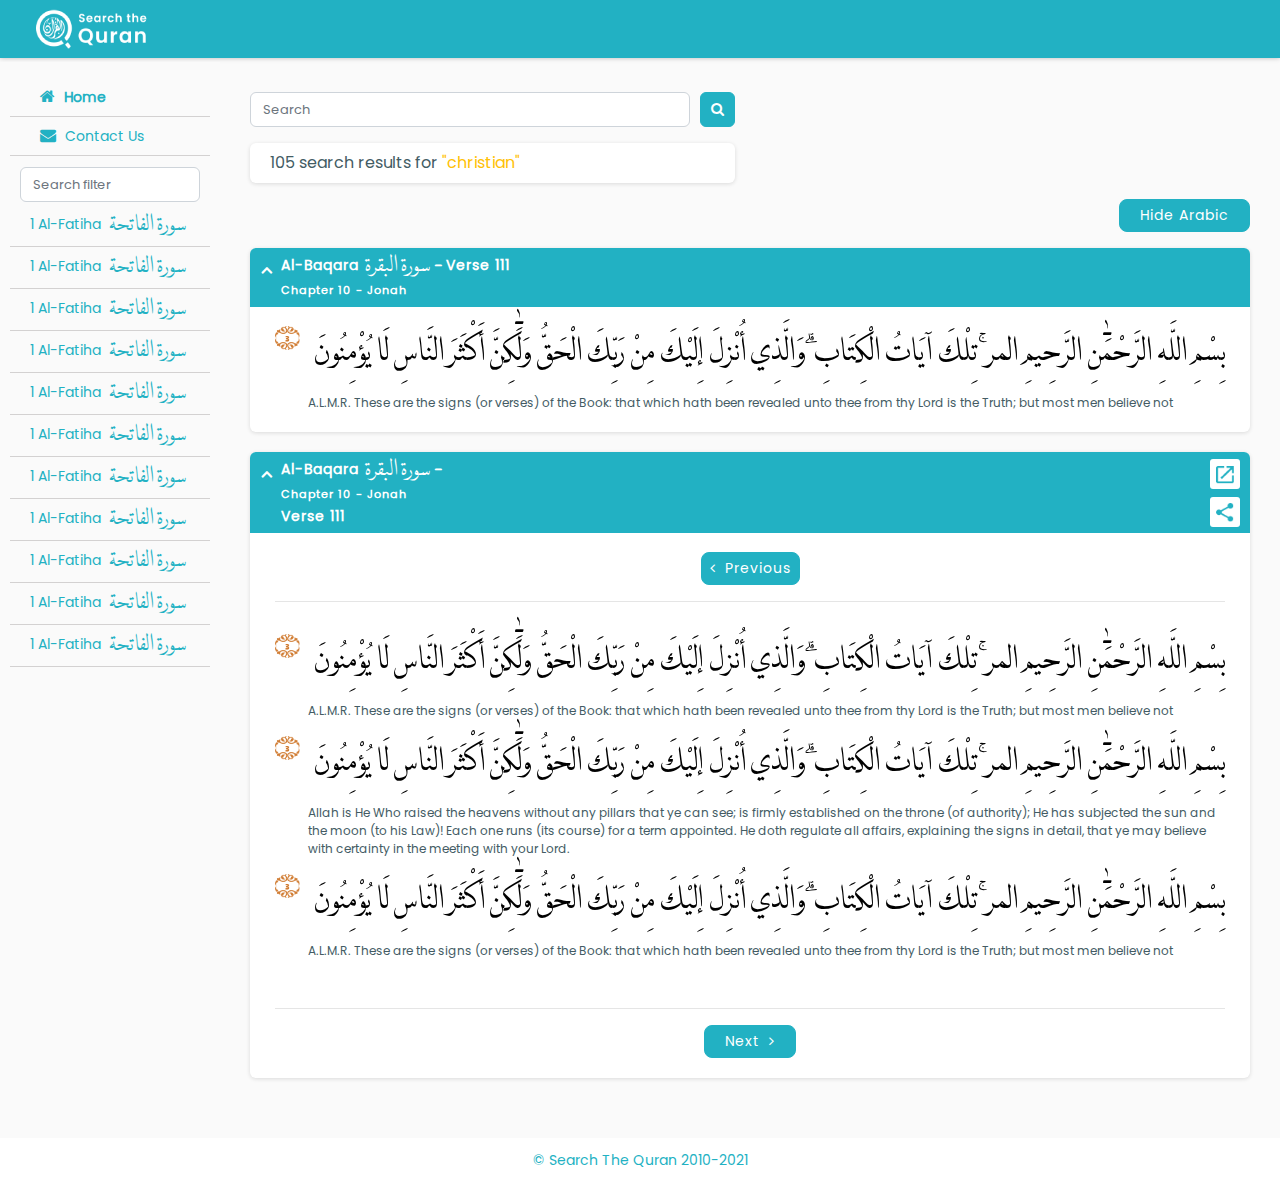
==== commit 5f582b0d: "Ui changes" ====
--- a/search-results.html
+++ b/search-results.html
@@ -6,13 +6,11 @@
    <meta name="viewport" content="width=device-width, initial-scale=1, shrink-to-fit=no">
    <!-- Favicon -->
    <link href="assets/images/favicon.png" sizes="60x60" rel="shortcut icon" type="image/x-icon" />
-   <!-- Google Fonts -->
-   <link href="https://fonts.googleapis.com/css2?family=Poppins&display=swap" rel="stylesheet">
    <!-- Font Awsome -->
    <link rel="stylesheet" href="https://cdnjs.cloudflare.com/ajax/libs/font-awesome/4.7.0/css/font-awesome.min.css">
    <!-- Bootstrap CSS -->
    <link rel="stylesheet" href="assets/css/bootstrap.min.css">
-   <link rel="stylesheet" href="https://cdnjs.cloudflare.com/ajax/libs/OwlCarousel2/2.3.4/assets/owl.carousel.min.css">
+   <link rel="stylesheet" href="assets/css/owl.carousel.min.css">
    <link rel="stylesheet" href="assets/css/style.css">
    <title>Customer Details</title>
 </head>
@@ -20,7 +18,7 @@
    <header>
       <nav class="navbar navbar-expand-lg navbar-light">
          <a class="navbar-brand" href="index.html">
-            <img src="assets/images/logo.png" alt="logo"> 
+            <img src="assets/images/logo.webp" alt="logo"> 
          </a>
          <a href="javascript:void(0)" class="ml-auto d-md-none" id="sidebar-toggle"><i class="fa fa-bars"></i></a>
       </nav>
@@ -105,9 +103,9 @@
                <div class="accordion" id="faq">
                   <div class="card">
                      <div class="card-header" id="faqhead1">
-                        <a href="#" class="btn btn-header-link collapsed" data-toggle="collapse" data-target="#faq1" aria-expanded="false" aria-controls="faq1">Al-Baqara <span>سورة البقرة -</span> Verse 111  <small class="d-block">Chapter 10 - Jonah</small></a>
-                     </div>
-                     <div id="faq1" class="collapse" aria-labelledby="faqhead1" data-parent="#faq" style="">
+                        <a href="#" class="btn btn-header-link collapse" data-toggle="collapse" data-target="#faq1" aria-expanded="false" aria-controls="faq1">Al-Baqara <span>سورة البقرة -</span> Verse 111  <small class="d-block">Chapter 10 - Jonah</small></a>
+                     </div>
+                     <div id="faq1" class="collapse show" aria-labelledby="faqhead1" data-parent="#faq" style="">
                         <div class="card-body">
                            <div class="media">
                               <img width="25" src="assets/images/icon.png" class="mr-2" alt="icon">
@@ -131,108 +129,113 @@
                      </div>
                      <div id="faq2" class="collapse show" aria-labelledby="faqhead2" data-parent="#faq" style="">
                         <div class="card-body">
-                           <div id="previous-slide">
-                              <div class="media mb-3">
-                                 <img width="25" src="assets/images/icon.png" class="mr-2" alt="icon">
-                                 <div class="media-body">
-                                    <h5 class="text-right hide-arabic mt-0"> بِسْمِ اللَّهِ الرَّحْمَٰنِ الرَّحِيمِ المر ۚ تِلْكَ آيَاتُ الْكِتَابِ ۗ وَالَّذِي أُنْزِلَ إِلَيْكَ مِنْ رَبِّكَ الْحَقُّ وَلَٰكِنَّ أَكْثَرَ النَّاسِ لَا يُؤْمِنُونَ  </h5>
-                                    <p class="mb-0">A.L.M.R. These are the signs (or verses) of the Book: that which hath been revealed unto thee from thy Lord is the Truth; but most men believe not</p>
-                                 </div>
-                              </div>
-                              <div class="media mb-3">
-                                 <img width="25" src="assets/images/icon.png" class="mr-2" alt="icon">
-                                 <div class="media-body">
-                                    <h5 class="text-right hide-arabic mt-0"> بِسْمِ اللَّهِ الرَّحْمَٰنِ الرَّحِيمِ المر ۚ تِلْكَ آيَاتُ الْكِتَابِ ۗ وَالَّذِي أُنْزِلَ إِلَيْكَ مِنْ رَبِّكَ الْحَقُّ وَلَٰكِنَّ أَكْثَرَ النَّاسِ لَا يُؤْمِنُونَ  </h5>
-                                    <p class="mb-0">Allah is He Who raised the heavens without any pillars that ye can see; is firmly established on the throne (of authority); He has subjected the sun and the moon (to his Law)! Each one runs (its course) for a term appointed. He doth regulate all affairs, explaining the signs in detail, that ye may believe with certainty in the meeting with your Lord.</p>
-                                 </div>
-                              </div>
-                              <div class="media mb-3">
-                                 <img width="25" src="assets/images/icon.png" class="mr-2" alt="icon">
-                                 <div class="media-body">
-                                    <h5 class="text-right hide-arabic mt-0"> بِسْمِ اللَّهِ الرَّحْمَٰنِ الرَّحِيمِ المر ۚ تِلْكَ آيَاتُ الْكِتَابِ ۗ وَالَّذِي أُنْزِلَ إِلَيْكَ مِنْ رَبِّكَ الْحَقُّ وَلَٰكِنَّ أَكْثَرَ النَّاسِ لَا يُؤْمِنُونَ  </h5>
-                                    <p class="mb-0">A.L.M.R. These are the signs (or verses) of the Book: that which hath been revealed unto thee from thy Lord is the Truth; but most men believe not</p>
-                                 </div>
-                              </div>
-                           </div>
-
-                           <div id="next-slide">
-                              <div class="media mb-3">
-                                 <img width="25" src="assets/images/icon.png" class="mr-2" alt="icon">
-                                 <div class="media-body">
-                                    <h5 class="text-right hide-arabic mt-0"> بِسْمِ اللَّهِ الرَّحْمَٰنِ الرَّحِيمِ المر ۚ تِلْكَ آيَاتُ الْكِتَابِ ۗ وَالَّذِي أُنْزِلَ إِلَيْكَ مِنْ رَبِّكَ الْحَقُّ وَلَٰكِنَّ أَكْثَرَ النَّاسِ لَا يُؤْمِنُونَ  </h5>
-                                    <p class="mb-0">A.L.M.R. These are the signs (or verses) of the Book: that which hath been revealed unto thee from thy Lord is the Truth; but most men believe not</p>
-                                 </div>
-                              </div>
-                              <div class="media mb-3">
-                                 <img width="25" src="assets/images/icon.png" class="mr-2" alt="icon">
-                                 <div class="media-body">
-                                    <h5 class="text-right hide-arabic mt-0"> بِسْمِ اللَّهِ الرَّحْمَٰنِ الرَّحِيمِ المر ۚ تِلْكَ آيَاتُ الْكِتَابِ ۗ وَالَّذِي أُنْزِلَ إِلَيْكَ مِنْ رَبِّكَ الْحَقُّ وَلَٰكِنَّ أَكْثَرَ النَّاسِ لَا يُؤْمِنُونَ  </h5>
-                                    <p class="mb-0">Allah is He Who raised the heavens without any pillars that ye can see; is firmly established on the throne (of authority); He has subjected the sun and the moon (to his Law)! Each one runs (its course) for a term appointed. He doth regulate all affairs, explaining the signs in detail, that ye may believe with certainty in the meeting with your Lord.</p>
-                                 </div>
-                              </div>
-                           </div>
-
-                           <hr class="mt-5">
-                           <div class="text-center text-md-left">
-                              <a href="javascript:void(0)" class="btn btn-primary px-2 mr-4" id="pre-button"><i class="fa fa-angle-left mr-1"></i> Previous</a>
-                              <a href="javascript:void(0)" class="btn btn-primary" id="next-button"> Next <i class="fa fa-angle-right ml-1"></i></a>
-                           </div>
+                           <div class="text-center">
+                             <a href="javascript:void(0)" class="btn btn-primary px-2" id="pre-button"><i class="fa fa-angle-left mr-1"></i> Previous</a>
+                             <hr class="mt-3 pb-3">
+
+                          </div>
+                          <div id="previous-slide">
+                           <div class="media mb-3">
+                              <img width="25" src="assets/images/icon.png" class="mr-2" alt="icon">
+                              <div class="media-body">
+                                 <h5 class="text-right hide-arabic mt-0"> بِسْمِ اللَّهِ الرَّحْمَٰنِ الرَّحِيمِ المر ۚ تِلْكَ آيَاتُ الْكِتَابِ ۗ وَالَّذِي أُنْزِلَ إِلَيْكَ مِنْ رَبِّكَ الْحَقُّ وَلَٰكِنَّ أَكْثَرَ النَّاسِ لَا يُؤْمِنُونَ  </h5>
+                                 <p class="mb-0">A.L.M.R. These are the signs (or verses) of the Book: that which hath been revealed unto thee from thy Lord is the Truth; but most men believe not</p>
+                              </div>
+                           </div>
+                           <div class="media mb-3">
+                              <img width="25" src="assets/images/icon.png" class="mr-2" alt="icon">
+                              <div class="media-body">
+                                 <h5 class="text-right hide-arabic mt-0"> بِسْمِ اللَّهِ الرَّحْمَٰنِ الرَّحِيمِ المر ۚ تِلْكَ آيَاتُ الْكِتَابِ ۗ وَالَّذِي أُنْزِلَ إِلَيْكَ مِنْ رَبِّكَ الْحَقُّ وَلَٰكِنَّ أَكْثَرَ النَّاسِ لَا يُؤْمِنُونَ  </h5>
+                                 <p class="mb-0">Allah is He Who raised the heavens without any pillars that ye can see; is firmly established on the throne (of authority); He has subjected the sun and the moon (to his Law)! Each one runs (its course) for a term appointed. He doth regulate all affairs, explaining the signs in detail, that ye may believe with certainty in the meeting with your Lord.</p>
+                              </div>
+                           </div>
+                           <div class="media mb-3">
+                              <img width="25" src="assets/images/icon.png" class="mr-2" alt="icon">
+                              <div class="media-body">
+                                 <h5 class="text-right hide-arabic mt-0"> بِسْمِ اللَّهِ الرَّحْمَٰنِ الرَّحِيمِ المر ۚ تِلْكَ آيَاتُ الْكِتَابِ ۗ وَالَّذِي أُنْزِلَ إِلَيْكَ مِنْ رَبِّكَ الْحَقُّ وَلَٰكِنَّ أَكْثَرَ النَّاسِ لَا يُؤْمِنُونَ  </h5>
+                                 <p class="mb-0">A.L.M.R. These are the signs (or verses) of the Book: that which hath been revealed unto thee from thy Lord is the Truth; but most men believe not</p>
+                              </div>
+                           </div>
+                        </div>
+
+                        <div id="next-slide">
+                           <div class="media mb-3">
+                              <img width="25" src="assets/images/icon.png" class="mr-2" alt="icon">
+                              <div class="media-body">
+                                 <h5 class="text-right hide-arabic mt-0"> بِسْمِ اللَّهِ الرَّحْمَٰنِ الرَّحِيمِ المر ۚ تِلْكَ آيَاتُ الْكِتَابِ ۗ وَالَّذِي أُنْزِلَ إِلَيْكَ مِنْ رَبِّكَ الْحَقُّ وَلَٰكِنَّ أَكْثَرَ النَّاسِ لَا يُؤْمِنُونَ  </h5>
+                                 <p class="mb-0">A.L.M.R. These are the signs (or verses) of the Book: that which hath been revealed unto thee from thy Lord is the Truth; but most men believe not</p>
+                              </div>
+                           </div>
+                           <div class="media mb-3">
+                              <img width="25" src="assets/images/icon.png" class="mr-2" alt="icon">
+                              <div class="media-body">
+                                 <h5 class="text-right hide-arabic mt-0"> بِسْمِ اللَّهِ الرَّحْمَٰنِ الرَّحِيمِ المر ۚ تِلْكَ آيَاتُ الْكِتَابِ ۗ وَالَّذِي أُنْزِلَ إِلَيْكَ مِنْ رَبِّكَ الْحَقُّ وَلَٰكِنَّ أَكْثَرَ النَّاسِ لَا يُؤْمِنُونَ  </h5>
+                                 <p class="mb-0">Allah is He Who raised the heavens without any pillars that ye can see; is firmly established on the throne (of authority); He has subjected the sun and the moon (to his Law)! Each one runs (its course) for a term appointed. He doth regulate all affairs, explaining the signs in detail, that ye may believe with certainty in the meeting with your Lord.</p>
+                              </div>
+                           </div>
+                        </div>
+
+                        <hr class="mt-5">
+                        <div class="text-center">
+                           <a href="javascript:void(0)" class="btn btn-primary" id="next-button"> Next <i class="fa fa-angle-right ml-1"></i></a>
                         </div>
                      </div>
                   </div>
                </div>
             </div>
          </div>
-      </section>
-   </div>
-   <!-- Footer -->
-   <footer>
-      <div class="container">
-         <div class="row">
-            <div class="col-md-12">
-               <p> &copy; Search The Quran 2010-2021</p>
-            </div>
-         </div>
       </div>
-   </footer>
-   <!-- Modal -->
-   <div class="modal fade" id="openModal" tabindex="-1" aria-labelledby="openModalLabel" aria-hidden="true">
-      <div class="modal-dialog modal-dialog-centered modal-lg">
-         <div class="modal-content">
-            <div class="modal-header">
-               <h5 class="modal-title" id="openModalLabel"><strong>Surah: 7 -</strong> سورة الأعراف - <strong>Al-Araf (The heights)</strong></h5>
-               <button type="button" class="close" data-dismiss="modal" aria-label="Close">
-                  <span aria-hidden="true">&times;</span>
-               </button>
-            </div>
-            <div class="modal-body">
-               <h6> بِسْمِ اللَّهِ الرَّحْمَٰنِ الرَّحِيمِ المص  </h6>
-               <p>[1] Alif, Lam, Mim, Sad.</p>
-               <h6> كِتَابٌ أُنْزِلَ إِلَيْكَ فَلَا يَكُنْ فِي صَدْرِكَ حَرَجٌ مِنْهُ لِتُنْذِرَ بِهِ وَذِكْرَىٰ لِلْمُؤْمِنِينَ </h6>
-               <p>[2] A Book revealed unto thee,- So let thy heart be oppressed no more by any difficulty on that account,- that with it thou mightest warn (the erring) and teach the Believers). </p>
-               <h6> اتَّبِعُوا مَا أُنْزِلَ إِلَيْكُمْ مِنْ رَبِّكُمْ وَلَا تَتَّبِعُوا مِنْ دُونِهِ أَوْلِيَاءَ ۗ قَلِيلًا مَا تَذَكَّرُونَ </h6>
-               <p>[3] Follow (O men!) the revelation given unto you from your Lord, and follow not, as friends or protectors, other than Him. Little it is ye remember of admonition. </p>
-               <h6>وَكَمْ مِنْ قَرْيَةٍ أَهْلَكْنَاهَا فَجَاءَهَا بَأْسُنَا بَيَاتًا أَوْ هُمْ قَائِلُونَ  </h6>
-               <p>[4] How many towns have We destroyed (for their sins)? Our punishment took them on a sudden by night or while they slept for their afternoon rest.  </p>
-            </div>
+   </section>
+</div>
+<!-- Footer -->
+<footer>
+   <div class="container">
+      <div class="row">
+         <div class="col-md-12">
+            <p> &copy; Search The Quran 2010-2021</p>
          </div>
       </div>
    </div>
-   <!-- jQuery first, then Popper.js, then Bootstrap JS -->
-   <script src="assets/js/jquery-3.4.1.slim.min.js"></script>
-   <script src="assets/js/popper.min.js"></script>
-   <script src="assets/js/bootstrap.min.js"></script>
-   <script src="https://cdnjs.cloudflare.com/ajax/libs/OwlCarousel2/2.3.4/owl.carousel.js"></script>
-   <script>
-      const $button  = document.querySelector('#sidebar-toggle');
-      const $wrapper = document.querySelector('#wrapper');
-
-      $button.addEventListener('click', (e) => {
-        e.preventDefault();
-        $wrapper.classList.toggle('toggled');
-     });
-  </script>
-  <script>
+</footer>
+
+<!-- Modal -->
+<div class="modal fade" id="openModal" tabindex="-1" aria-labelledby="openModalLabel" aria-hidden="true">
+   <div class="modal-dialog modal-dialog-centered modal-lg">
+      <div class="modal-content">
+         <div class="modal-header">
+            <h5 class="modal-title" id="openModalLabel"><strong>Surah: 7 -</strong> سورة الأعراف - <strong>Al-Araf (The heights)</strong></h5>
+            <button type="button" class="close" data-dismiss="modal" aria-label="Close">
+               <span aria-hidden="true">&times;</span>
+            </button>
+         </div>
+         <div class="modal-body">
+            <h6> بِسْمِ اللَّهِ الرَّحْمَٰنِ الرَّحِيمِ المص  </h6>
+            <p>[1] Alif, Lam, Mim, Sad.</p>
+            <h6> كِتَابٌ أُنْزِلَ إِلَيْكَ فَلَا يَكُنْ فِي صَدْرِكَ حَرَجٌ مِنْهُ لِتُنْذِرَ بِهِ وَذِكْرَىٰ لِلْمُؤْمِنِينَ </h6>
+            <p>[2] A Book revealed unto thee,- So let thy heart be oppressed no more by any difficulty on that account,- that with it thou mightest warn (the erring) and teach the Believers). </p>
+            <h6> اتَّبِعُوا مَا أُنْزِلَ إِلَيْكُمْ مِنْ رَبِّكُمْ وَلَا تَتَّبِعُوا مِنْ دُونِهِ أَوْلِيَاءَ ۗ قَلِيلًا مَا تَذَكَّرُونَ </h6>
+            <p>[3] Follow (O men!) the revelation given unto you from your Lord, and follow not, as friends or protectors, other than Him. Little it is ye remember of admonition. </p>
+            <h6>وَكَمْ مِنْ قَرْيَةٍ أَهْلَكْنَاهَا فَجَاءَهَا بَأْسُنَا بَيَاتًا أَوْ هُمْ قَائِلُونَ  </h6>
+            <p>[4] How many towns have We destroyed (for their sins)? Our punishment took them on a sudden by night or while they slept for their afternoon rest.  </p>
+         </div>
+      </div>
+   </div>
+</div>
+<!-- jQuery first, then Popper.js, then Bootstrap JS -->
+<script src="assets/js/jquery-3.4.1.slim.min.js"></script>
+<script src="assets/js/popper.min.js"></script>
+<script src="assets/js/bootstrap.min.js"></script>
+<script src="assets/js/owl.carousel.js"></script>
+<script>
+   const $button  = document.querySelector('#sidebar-toggle');
+   const $wrapper = document.querySelector('#wrapper');
+
+   $button.addEventListener('click', (e) => {
+     e.preventDefault();
+     $wrapper.classList.toggle('toggled');
+  });
+</script>
+<script>
    $(document).ready(function(){
      $("#close").click(function(){
        $("#wrapper").removeClass('toggled');
@@ -250,15 +253,15 @@
  });  
 
 
-    $("#next-slide").hide()
-
-      $(document).ready(function(){
+   $("#next-slide").hide()
+
+   $(document).ready(function(){
     $("#next-button").click(function(){
-     $("#next-slide").slideToggle(500);
-  });
-
-     $("#pre-button").click(function(){
-     $("#next-slide").slideToggle(500);
+      $("#next-slide").slideDown(500);
+   });
+
+    $("#pre-button").click(function(){
+     $("#next-slide").slideUp(500);
   });
 
  });
--- a/assets/css/style.css
+++ b/assets/css/style.css
@@ -1,3 +1,8 @@
+@font-face {
+  font-family: Poppins;
+  src: url('../../assets/fonts/Poppins-Regular.ttf');
+}
+
 @font-face {
   font-family: Mishafi-Gold;
   src: url('../../assets/fonts/Mishafi-Gold.ttf');
@@ -7,7 +12,7 @@
   position: relative;
   min-height: 100%;
   color: #435C64 !important;
-  font-family: 'Poppins', sans-serif;
+  font-family: Poppins;
   background: #FAFAFA;
 }
 
@@ -152,10 +157,10 @@
 
 .sidebar-nav>li a span,
 .user-dashboard .dropdown-menu li span {
-    font-size: 35px;
-    font-weight: 500;
-    font-family: Mishafi-Gold;
-    margin-left: 3px; 
+  font-size: 35px;
+  font-weight: 500;
+  font-family: Mishafi-Gold;
+  margin-left: 3px; 
 }
 
 .sidebar-nav>li>a i.fa {
@@ -170,7 +175,7 @@
 #content-wrapper {
   width: 100%;
   padding: 30px 30px 40px 30px;
-      min-height: calc(100vh - 105px);
+  min-height: calc(100vh - 105px);
 
 }
 
@@ -185,7 +190,7 @@
   position: fixed;
   width: 100%;
   box-shadow: 0 0 5px rgb(0 0 0 / 26%);
-  z-index: 99999;
+  z-index: 999;
   top: 0;
   padding: 2px 30px 2px 30px;
 }
@@ -277,8 +282,8 @@
   font-size: 40px;
   margin-bottom: 5px;
   color: #000;
-      font-family: Mishafi-Gold;
-      text-align: right;
+  font-family: Mishafi-Gold;
+  text-align: right;
 }
 
 .modal .modal-body p {
@@ -301,12 +306,12 @@
 }
 
 .fa-times {
-    position: absolute;
-    right: 15px;
-    font-size: 22px;
-    top: 10px;
-    color: #22b1c3;
-    -webkit-text-stroke: 2px #fafafa;
+  position: absolute;
+  right: 15px;
+  font-size: 22px;
+  top: 10px;
+  color: #22b1c3;
+  -webkit-text-stroke: 2px #fafafa;
 }
 
 .search-block .item {
@@ -377,19 +382,19 @@
 }
 
 .user-dashboard .dropdown-menu {
-     width: 100%;
-    padding: 10px 20px;
-    height: 203px;
-    overflow: scroll;
-    border: none;
-    border-radius: 6px;
-    box-shadow: 0 0 5px #0b0a0a40;
+ width: 100%;
+ padding: 10px 20px;
+ height: 203px;
+ overflow: scroll;
+ border: none;
+ border-radius: 6px;
+ box-shadow: 0 0 5px #0b0a0a40;
 }
 
 .user-dashboard .dropdown-menu li {
-      border-bottom: 1px solid #d3d1d1;
-      padding: 6px 0;
- }
+  border-bottom: 1px solid #d3d1d1;
+  padding: 6px 0;
+}
 
 .user-dashboard .dropdown-menu li a {
   font-size: 14px;
@@ -462,9 +467,9 @@
 }
 
 .faq-section .card .card-header .btn-header-link span {
-     font-weight: 500;
-    font-size: 35px;
-    font-family: Mishafi-Gold;
+ font-weight: 500;
+ font-size: 35px;
+ font-family: Mishafi-Gold;
 }
 
 .faq-section .card .card-header .btn-header-link small {
@@ -505,9 +510,6 @@
   line-height: 30px;
 }
 
-.faq-section .accordion .card {
-  box-shadow: none;
-}
 
 .faq-section .accordion .card-header {
   background: transparent;
@@ -541,6 +543,12 @@
   width: 18px;
 }
 
+.arabic-font {
+  font-size: 32px;
+  font-family: Mishafi-Gold;
+  line-height: 22px;
+}
+
 
 /* Media Query */
 
@@ -600,7 +608,7 @@
     margin-top: 10px;
   }
 
-    #wrapper {
+  #wrapper {
     padding-top: 52px;
   }
 
@@ -665,8 +673,9 @@
   }
 
   .user-dashboard .item .card .card-body {
-        padding: 15px 30px;
-  }
-}
-
-@media (max-width: 576px) {}+    padding: 15px 30px;
+  }
+}
+
+@media (max-width: 576px) {}
+
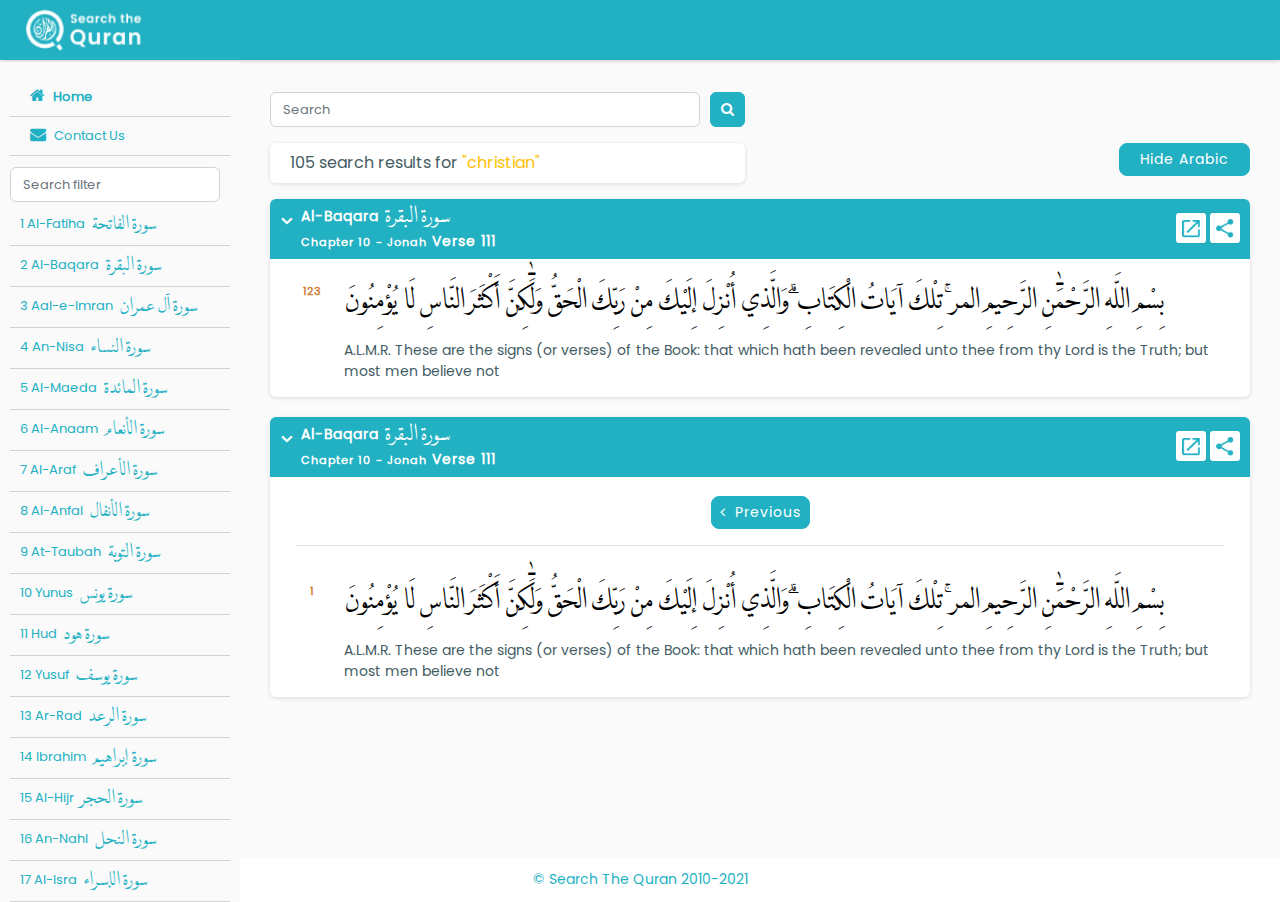
==== commit 7c929029: "spacing issue fixed" ====
--- a/search-results.html
+++ b/search-results.html
@@ -7,12 +7,12 @@
    <!-- Favicon -->
    <link href="assets/images/favicon.png" sizes="60x60" rel="shortcut icon" type="image/x-icon" />
    <!-- Font Awsome -->
-   <link rel="stylesheet" href="https://cdnjs.cloudflare.com/ajax/libs/font-awesome/4.7.0/css/font-awesome.min.css">
+   <link href="assets/css/font-awesome.min.css" rel="stylesheet" type="text/css" />
    <!-- Bootstrap CSS -->
    <link rel="stylesheet" href="assets/css/bootstrap.min.css">
    <link rel="stylesheet" href="assets/css/owl.carousel.min.css">
    <link rel="stylesheet" href="assets/css/style.css">
-   <title>Customer Details</title>
+   <title>Search The Quran.  The most advanced Quran Search Engine built using cutting-edge search technology.</title>
 </head>
 <body>
    <header>
@@ -27,51 +27,132 @@
       <aside id="sidebar-wrapper">
          <a href="javascript:void(0)" class="d-md-none" id="close"><i class="fa fa-times"></i></a>
          <ul class="sidebar-nav">
-            <li class="active">
-               <a href="index.html"><i class="fa fa-home"></i> Home</a>
-            </li>
-            <li>
-               <a href="javascript:void(0)"><i class="fa fa-envelope"></i> Contact Us</a>
-            </li>
-            <li>
-               <div class="input-group mt-2">
-                  <input type="text" class="form-control" placeholder="Search filter">
-               </div>
-            </li>
-            <li>
-               <a href="surah.html">1 Al-Fatiha <span>سورة الفاتحة  </span></a>
-            </li>
-            <li>
-               <a href="surah.html">1 Al-Fatiha <span>سورة الفاتحة  </span></a>
-            </li>
-            <li>
-               <a href="surah.html">1 Al-Fatiha <span>سورة الفاتحة  </span></a>
-            </li>
-            <li>
-               <a href="surah.html">1 Al-Fatiha <span>سورة الفاتحة  </span></a>
-            </li>
-            <li>
-               <a href="surah.html">1 Al-Fatiha <span>سورة الفاتحة  </span></a>
-            </li>
-            <li>
-               <a href="surah.html">1 Al-Fatiha <span>سورة الفاتحة  </span></a>
-            </li>
-            <li>
-               <a href="surah.html">1 Al-Fatiha <span>سورة الفاتحة  </span></a>
-            </li>
-            <li>
-               <a href="surah.html">1 Al-Fatiha <span>سورة الفاتحة  </span></a>
-            </li>
-            <li>
-               <a href="surah.html">1 Al-Fatiha <span>سورة الفاتحة  </span></a>
-            </li>
-            <li>
-               <a href="surah.html">1 Al-Fatiha <span>سورة الفاتحة  </span></a>
-            </li>
-            <li>
-               <a href="surah.html">1 Al-Fatiha <span>سورة الفاتحة  </span></a>
-            </li>
-         </ul>
+           <li class="active">
+            <a href="index.html"><i class="fa fa-home"></i> Home</a>
+         </li>
+         <li>
+            <a href="javascript:void(0)"><i class="fa fa-envelope"></i> Contact Us</a>
+         </li>
+         <li>
+            <div class="input-group mt-2">
+               <input type="text" class="form-control" placeholder="Search filter">
+            </div>
+         </li>
+         <li><a href="surah.html">1 Al-Fatiha <span>سورة الفاتحة</span></a>
+         </li><li><a href="surah.html">2 Al-Baqara <span>سورة البقرة</span></a>
+         </li><li><a href="surah.html">3 Aal-e-Imran <span>سورة آل عمران</span></a>
+         </li><li><a href="surah.html">4 An-Nisa <span>سورة النساء</span></a>
+         </li><li><a href="surah.html">5 Al-Maeda <span>سورة المائدة</span></a>
+         </li><li><a href="surah.html">6 Al-Anaam <span>سورة الأنعام</span></a>
+         </li><li><a href="surah.html">7 Al-Araf <span>سورة الأعراف</span></a>
+         </li><li><a href="surah.html">8 Al-Anfal <span>سورة الأنفال</span></a>
+         </li><li><a href="surah.html">9 At-Taubah <span>سورة التوبة</span></a>
+         </li><li><a href="surah.html">10 Yunus <span>سورة يونس</span></a>
+         </li><li><a href="surah.html">11 Hud <span>سورة هود</span></a>
+         </li><li><a href="surah.html">12 Yusuf <span>سورة يوسف</span></a>
+         </li><li><a href="surah.html">13 Ar-Rad <span>سورة الرعد</span></a>
+         </li><li><a href="surah.html">14 Ibrahim <span>سورة إبراهيم</span></a>
+         </li><li><a href="surah.html">15 Al-Hijr <span>سورة الحجر</span></a>
+         </li><li><a href="surah.html">16 An-Nahl <span>سورة النحل</span></a>
+         </li><li><a href="surah.html">17 Al-Isra <span>سورة الإسراء</span></a>
+         </li><li><a href="surah.html">18 Al-Kahf <span>سورة الكهف</span></a>
+         </li><li><a href="surah.html">19 Maryam <span>سورة مريم</span></a>
+         </li><li><a href="surah.html">20 Taha <span>سورة طه</span></a>
+         </li><li><a href="surah.html">21 Al-Anbiya <span>سورة الأنبياء</span></a>
+         </li><li><a href="surah.html">22 Al-Hajj <span>سورة الحج</span></a>
+         </li><li><a href="surah.html">23 Al-Mumenoon <span>سورة المؤمنون</span></a>
+         </li><li><a href="surah.html">24 An-Noor <span>سورة النور</span></a>
+         </li><li><a href="surah.html">25 Al-Furqan <span>سورة الفرقان</span></a>
+         </li><li><a href="surah.html">26 Ash-Shuara <span>سورة الشعراء</span></a>
+         </li><li><a href="surah.html">27 An-Naml <span>سورة النمل</span></a>
+         </li><li><a href="surah.html">28 Al-Qasas <span>سورة القصص</span></a>
+         </li><li><a href="surah.html">29 Al-Ankaboot <span>سورة العنكبوت</span></a>
+         </li><li><a href="surah.html">30 Ar-Room <span>سورة الروم</span></a>
+         </li><li><a href="surah.html">31 Luqman <span>سورة لقمان</span></a>
+         </li><li><a href="surah.html">32 As-Sajda <span>سورة السجدة</span></a>
+         </li><li><a href="surah.html">33 Al-Ahzab <span>سورة الأحزاب</span></a>
+         </li><li><a href="surah.html8">34 Saba <span>سورة سبأ</span></a>
+         </li><li><a href="surah.html8">35 Fatir <span>سورة فاطر</span></a>
+         </li><li><a href="surah.html">36 YaSin <span>سورة يس</span></a>
+         </li><li><a href="surah.html">37 As-Saaffat <span>سورة الصافات</span></a>
+         </li><li><a href="surah.html">38 Sad <span>سورة ص</span></a>
+         </li><li><a href="surah.html">39 Az-Zumar <span>سورة الزمر</span></a>
+         </li><li><a href="surah.html">40 Ghafir <span>سورة غافر</span></a>
+         </li><li><a href="surah.html">41 Fussilat <span>سورة فصلت</span></a>
+         </li><li><a href="surah.html">42 Ash-Shura <span>سورة الشورى</span></a>
+         </li><li><a href="surah.html">43 Az-Zukhruf <span>سورة الزخرف</span></a>
+         </li><li><a href="surah.html">44 Ad-Dukhan <span>سورة الدخان</span></a>
+         </li><li><a href="surah.html">45 Al-Jathiya <span>سورة الجاثية</span></a>
+         </li><li><a href="surah.html">46 Al-Ahqaf <span>سورة الأحقاف</span></a>
+         </li><li><a href="surah.html">47 Muhammad <span>سورة محمد</span></a>
+         </li><li><a href="surah.html">48 Al-Fath <span>سورة الفتح</span></a>
+         </li><li><a href="surah.html">49 Al-Hujraat <span>سورة الحجرات</span></a>
+         </li><li><a href="surah.html">50 Qaf <span>سورة ق</span></a>
+         </li><li><a href="surah.html">51 Adh-Dhariyat <span>سورة الذاريات</span></a>
+         </li><li><a href="surah.html">52 At-tur <span>سورة الطور</span></a>
+         </li><li><a href="surah.html">53 An-Najm <span>سورة النجم</span></a>
+         </li><li><a href="surah.html">54 Al-Qamar <span>سورة القمر</span></a>
+         </li><li><a href="surah.html">55 Al-Rahman <span>سورة الرحمن</span></a>
+         </li><li><a href="surah.html">56 Al-Waqia <span>سورة الواقعة</span></a>
+         </li><li><a href="surah.html">57 Al-Hadid <span>سورة الحديد</span></a>
+         </li><li><a href="surah.html">58 Al-Mujadila <span>سورة المجادلة</span></a>
+         </li><li><a href="surah.html">59 Al-Hashr <span>سورة الحشر</span></a>
+         </li><li><a href="surah.html">60 Al-Mumtahina <span>سورة الممتحنة</span></a>
+         </li><li><a href="surah.html">61 As-Saff <span>سورة الصف</span></a>
+         </li><li><a href="surah.html">62 Al-Jumua <span>سورة الجمعة</span></a>
+         </li><li><a href="surah.html">63 Al-Munafiqoon <span>سورة المنافقون</span></a>
+         </li><li><a href="surah.html">64 At-Taghabun <span>سورة التغابن</span></a>
+         </li><li><a href="surah.html">65 At-Talaq <span>سورة الطلاق</span></a>
+         </li><li><a href="surah.html">66 At-Tahrim <span>سورة التحريم</span></a>
+         </li><li><a href="surah.html">67 Al-Mulk <span>سورة الملك</span></a>
+         </li><li><a href="surah.html">68 Al-Qalam <span>سورة القلم</span></a>
+         </li><li><a href="surah.html">69 Al-Haaqqa <span>سورة الحاقة</span></a>
+         </li><li><a href="surah.html">70 Al-Maarij <span>سورة المعارج</span></a>
+         </li><li><a href="surah.html">71 Nooh <span>سورة نوح</span></a>
+         </li><li><a href="surah.html">72 Al-Jinn <span>سورة الجن</span></a>
+         </li><li><a href="surah.html">73 Al-Muzzammil <span>سورة المزمل</span></a>
+         </li><li><a href="surah.html">74 Al-Muddathir <span>سورة المدثر</span></a>
+         </li><li><a href="surah.html">75 Al-Qiyama <span>سورة القيامة</span></a>
+         </li><li><a href="surah.html">76 Al-Insan <span>سورة الإنسان</span></a>
+         </li><li><a href="surah.html">77 Al-Mursalat <span>سورة المرسلات</span></a>
+         </li><li><a href="surah.html">78 An-Naba <span>سورة النبأ</span></a>
+         </li><li><a href="surah.html">79 An-Naziat <span>سورة النازعات</span></a>
+         </li><li><a href="surah.html">80 Abasa <span>سورة عبس</span></a>
+         </li><li><a href="surah.html">81 At-Takwir <span>سورة التكوير</span></a>
+         </li><li><a href="surah.html">82 AL-Infitar <span>سورة الإنفطار</span></a>
+         </li><li><a href="surah.html">83 Al-Mutaffifin <span>سورة المطففين</span></a>
+         </li><li><a href="surah.html">84 Al-Inshiqaq <span>سورة الانشقاق</span></a>
+         </li><li><a href="surah.html">85 Al-Burooj <span>سورة البروج</span></a>
+         </li><li><a href="surah.html">86 At-Tariq <span>سورة الطارق</span></a>
+         </li><li><a href="surah.html">87 Al-Ala <span>سورة الأعلى</span></a>
+         </li><li><a href="surah.html">88 Al-Ghashiya <span>سورة الغاشية</span></a>
+         </li><li><a href="surah.html">89 Al-Fajr <span>سورة الفجر</span></a>
+         </li><li><a href="surah.html">90 Al-Balad <span>سورة البلد</span></a>
+         </li><li><a href="surah.html">91 Ash-Shams <span>سورة الشمس</span></a>
+         </li><li><a href="surah.html">92 Al-Lail <span>سورة الليل</span></a>
+         </li><li><a href="surah.html">93 Ad-Dhuha <span>سورة الضحى</span></a>
+         </li><li><a href="surah.html">94 Al-Inshirah <span>سورة الشرح</span></a>
+         </li><li><a href="surah.html">95 At-Tin <span>سورة التين</span></a>
+         </li><li><a href="surah.html">96 Al-Alaq <span>سورة العلق</span></a>
+         </li><li><a href="surah.html">97 Al-Qadr <span>سورة القدر</span></a>
+         </li><li><a href="surah.html">98 Al-Bayyina <span>سورة البينة</span></a>
+         </li><li><a href="surah.html">99 Al-Zalzala <span>سورة الزلزلة</span></a>
+         </li><li><a href="surah.html">100 Al-Adiyat <span>سورة العاديات</span></a>
+         </li><li><a href="surah.html">101 Al-Qaria <span>سورة القارعة</span></a>
+         </li><li><a href="surah.html">102 At-Takathur <span>سورة التكاثر</span></a>
+         </li><li><a href="surah.html">103 Al-Asr <span>سورة العصر</span></a>
+         </li><li><a href="surah.html">104 Al-Humaza <span>سورة الهمزة</span></a>
+         </li><li><a href="surah.html">105 Al-fil <span>سورة الفيل</span></a>
+         </li><li><a href="surah.html">106 Quraish <span>سورة قريش</span></a>
+         </li><li><a href="surah.html">107 Al-Maun <span>سورة الماعون</span></a>
+         </li><li><a href="surah.html">108 Al-Kauther <span>سورة الكوثر</span></a>
+         </li><li><a href="surah.html">109 Al-Kafiroon <span>سورة الكافرون</span></a>
+         </li><li><a href="surah.html">110 An-Nasr <span>سورة النصر</span></a>
+         </li><li><a href="surah.html">111 Al-Masadd <span>سورة المسد</span></a>
+         </li><li><a href="surah.html">112 Al-Ikhlas <span>سورة الإخلاص</span></a>
+         </li><li><a href="surah.html">113 Al-Falaq <span>سورة الفلق</span></a>
+         </li><li><a href="surah.html">114 An-Nas <span>سورة الناس</span></a>
+         </li></ul>
       </aside>
       <section id="content-wrapper" class="user-dashboard faq-section">
          <div class="row align-items-center">
@@ -87,105 +168,137 @@
             </div>
          </div>
          <div class="row">
-            <div class="col-md-8 col-lg-6">
+            <div class="col-sm-8 col-md-6">
                <div class="card box-shadow-none mb-3">
                   <div class="card-body py-2">
                      <p class="mb-0">105 search results for <span class="text-warning">"christian"</span></p>
                   </div>
                </div>
             </div>
+            <div class="col-sm-4 col-md-6 text-right">
+               <a href="javascript:void(0)" class="btn btn-primary mb-3" id="click-arabic">Hide Arabic</a>
+            </div>
          </div>
          <div class="row arabic-block">
-            <div class="col-md-12 text-right">
-               <a href="javascript:void(0)" class="btn btn-primary mb-3" id="click-arabic">Hide Arabic</a>
-            </div>
+            
             <div class="col-md-12">
                <div class="accordion" id="faq">
                   <div class="card">
                      <div class="card-header" id="faqhead1">
-                        <a href="#" class="btn btn-header-link collapse" data-toggle="collapse" data-target="#faq1" aria-expanded="false" aria-controls="faq1">Al-Baqara <span>سورة البقرة -</span> Verse 111  <small class="d-block">Chapter 10 - Jonah</small></a>
-                     </div>
-                     <div id="faq1" class="collapse show" aria-labelledby="faqhead1" data-parent="#faq" style="">
-                        <div class="card-body">
-                           <div class="media">
-                              <img width="25" src="assets/images/icon.png" class="mr-2" alt="icon">
+                        <a href="#" class="btn btn-header-link collapsed" data-toggle="collapse" data-target="#faq1" aria-expanded="false" aria-controls="faq1">Al-Baqara <span>سورة البقرة   </span> <br />  <small>Chapter 10 - Jonah</small>
+                        Verse 111</a>
+                        <div class="icon-block">
+                           <a href="surah.html" target="_blank"><img src="assets/images/open.png" alt="open"></a>
+                           <a href="javascript:void(0)" data-toggle="modal" data-target="#openModal"><img src="assets/images/share.png" alt="share"></a>
+                        </div>
+                     </div>
+
+                     <div class="card-body">
+                        <div class="media"> 
+                           <span class="number">123</span>
+                           <div class="media-body">
+                              <h5 class="hide-arabic mt-0"> بِسْمِ اللَّهِ الرَّحْمَٰنِ الرَّحِيمِ المر ۚ تِلْكَ آيَاتُ الْكِتَابِ ۗ وَالَّذِي أُنْزِلَ إِلَيْكَ مِنْ رَبِّكَ الْحَقُّ وَلَٰكِنَّ أَكْثَرَ النَّاسِ لَا يُؤْمِنُونَ  </h5>
+                              <p class="mb-0">A.L.M.R. These are the signs (or verses) of the Book: that which hath been revealed unto thee from thy Lord is the Truth; but most men believe not</p>
+                           </div>
+                        </div>
+                        <div id="faq1" class="collapse mt-4" aria-labelledby="faqhead1" data-parent="#faq" style="">
+                           <div class="media mb-4">
+                              <span class="number">22</span>
                               <div class="media-body">
-                                 <h5 class="text-right hide-arabic mt-0"> بِسْمِ اللَّهِ الرَّحْمَٰنِ الرَّحِيمِ المر ۚ تِلْكَ آيَاتُ الْكِتَابِ ۗ وَالَّذِي أُنْزِلَ إِلَيْكَ مِنْ رَبِّكَ الْحَقُّ وَلَٰكِنَّ أَكْثَرَ النَّاسِ لَا يُؤْمِنُونَ  </h5>
+                                 <h5 class="hide-arabic mt-0"> سْمِ اللَّهِ الرَّحْمَٰنِ الرَّحِيمِ المر ۚ تِلْكَ آيَاتُ الْكِتَابِ ۗ وَالَّذِي أُنْزِلَ إِلَيْكَ مِنْ رَبِّكَ الْحَقُّ وَلَٰكِنَّ أَكْثَرَ النَّاسِ لَا يُؤْمِنُونَ  بِسْمِ اللَّهِ الرَّحْمَٰنِ الرَّحِيمِ المر ۚ تِلْكَ آيَاتُ الْكِتَابِ ۗ وَالَّذِي أُنْزِلَ إِلَيْكَ مِنْ رَبِّكَ الْحَقُّ وَلَٰكِنَّ أَكْثَرَ النَّاسِ لَا يُؤْمِنُونَ  </h5>
                                  <p class="mb-0">A.L.M.R. These are the signs (or verses) of the Book: that which hath been revealed unto thee from thy Lord is the Truth; but most men believe not</p>
                               </div>
                            </div>
+                           <div class="media mb-4">
+                              <span class="number">3</span>
+                              <div class="media-body">
+                                 <h5 class="hide-arabic mt-0"> بِسْمِ اللَّهِ الرَّحْمَٰنِ الرَّحِيمِ المر ۚ تِلْكَ آيَاتُ الْكِتَابِ ۗ وَالَّذِي أُنْزِلَ إِلَيْكَ مِنْ رَبِّكَ الْحَقُّ وَلَٰكِنَّ أَكْثَرَ النَّاسِ لَا يُؤْمِنُونَ  </h5>
+                                 <p class="mb-0">A.L.M.R. These are the signs (or verses) of the Book: that which hath been revealed unto thee from thy Lord is the Truth; but most men believe not</p>
+                              </div>
+                           </div>
                         </div>
                      </div>
                   </div>
+
+
                   <div class="card">
                      <div class="card-header" id="faqhead2">
-                        <a href="#" class="btn btn-header-link collapse" data-toggle="collapse" data-target="#faq2" aria-expanded="false" aria-controls="faq2">Al-Baqara <span>سورة البقرة -</span>   <small class="d-block">Chapter 10 - Jonah</small>
+                        <a href="#" class="btn btn-header-link collapsed" data-toggle="collapse" data-target="#faq2" aria-expanded="false" aria-controls="faq2">Al-Baqara <span>سورة البقرة   </span>  </span> <br />  <small>Chapter 10 - Jonah</small>
                            Verse 111
                         </a>
                         <div class="icon-block">
-                           <a href="javascript:void(0)"><img src="assets/images/open.png" alt="open" data-toggle="modal" data-target="#openModal"></a>
-                           <a href="javascript:void(0)"><img src="assets/images/share.png" alt="share"></a>
-                        </div>
-                     </div>
-                     <div id="faq2" class="collapse show" aria-labelledby="faqhead2" data-parent="#faq" style="">
-                        <div class="card-body">
-                           <div class="text-center">
-                             <a href="javascript:void(0)" class="btn btn-primary px-2" id="pre-button"><i class="fa fa-angle-left mr-1"></i> Previous</a>
-                             <hr class="mt-3 pb-3">
-
-                          </div>
-                          <div id="previous-slide">
-                           <div class="media mb-3">
-                              <img width="25" src="assets/images/icon.png" class="mr-2" alt="icon">
-                              <div class="media-body">
-                                 <h5 class="text-right hide-arabic mt-0"> بِسْمِ اللَّهِ الرَّحْمَٰنِ الرَّحِيمِ المر ۚ تِلْكَ آيَاتُ الْكِتَابِ ۗ وَالَّذِي أُنْزِلَ إِلَيْكَ مِنْ رَبِّكَ الْحَقُّ وَلَٰكِنَّ أَكْثَرَ النَّاسِ لَا يُؤْمِنُونَ  </h5>
-                                 <p class="mb-0">A.L.M.R. These are the signs (or verses) of the Book: that which hath been revealed unto thee from thy Lord is the Truth; but most men believe not</p>
-                              </div>
-                           </div>
-                           <div class="media mb-3">
-                              <img width="25" src="assets/images/icon.png" class="mr-2" alt="icon">
-                              <div class="media-body">
-                                 <h5 class="text-right hide-arabic mt-0"> بِسْمِ اللَّهِ الرَّحْمَٰنِ الرَّحِيمِ المر ۚ تِلْكَ آيَاتُ الْكِتَابِ ۗ وَالَّذِي أُنْزِلَ إِلَيْكَ مِنْ رَبِّكَ الْحَقُّ وَلَٰكِنَّ أَكْثَرَ النَّاسِ لَا يُؤْمِنُونَ  </h5>
-                                 <p class="mb-0">Allah is He Who raised the heavens without any pillars that ye can see; is firmly established on the throne (of authority); He has subjected the sun and the moon (to his Law)! Each one runs (its course) for a term appointed. He doth regulate all affairs, explaining the signs in detail, that ye may believe with certainty in the meeting with your Lord.</p>
-                              </div>
-                           </div>
-                           <div class="media mb-3">
-                              <img width="25" src="assets/images/icon.png" class="mr-2" alt="icon">
-                              <div class="media-body">
-                                 <h5 class="text-right hide-arabic mt-0"> بِسْمِ اللَّهِ الرَّحْمَٰنِ الرَّحِيمِ المر ۚ تِلْكَ آيَاتُ الْكِتَابِ ۗ وَالَّذِي أُنْزِلَ إِلَيْكَ مِنْ رَبِّكَ الْحَقُّ وَلَٰكِنَّ أَكْثَرَ النَّاسِ لَا يُؤْمِنُونَ  </h5>
-                                 <p class="mb-0">A.L.M.R. These are the signs (or verses) of the Book: that which hath been revealed unto thee from thy Lord is the Truth; but most men believe not</p>
-                              </div>
-                           </div>
-                        </div>
-
-                        <div id="next-slide">
-                           <div class="media mb-3">
-                              <img width="25" src="assets/images/icon.png" class="mr-2" alt="icon">
-                              <div class="media-body">
-                                 <h5 class="text-right hide-arabic mt-0"> بِسْمِ اللَّهِ الرَّحْمَٰنِ الرَّحِيمِ المر ۚ تِلْكَ آيَاتُ الْكِتَابِ ۗ وَالَّذِي أُنْزِلَ إِلَيْكَ مِنْ رَبِّكَ الْحَقُّ وَلَٰكِنَّ أَكْثَرَ النَّاسِ لَا يُؤْمِنُونَ  </h5>
-                                 <p class="mb-0">A.L.M.R. These are the signs (or verses) of the Book: that which hath been revealed unto thee from thy Lord is the Truth; but most men believe not</p>
-                              </div>
-                           </div>
-                           <div class="media mb-3">
-                              <img width="25" src="assets/images/icon.png" class="mr-2" alt="icon">
-                              <div class="media-body">
-                                 <h5 class="text-right hide-arabic mt-0"> بِسْمِ اللَّهِ الرَّحْمَٰنِ الرَّحِيمِ المر ۚ تِلْكَ آيَاتُ الْكِتَابِ ۗ وَالَّذِي أُنْزِلَ إِلَيْكَ مِنْ رَبِّكَ الْحَقُّ وَلَٰكِنَّ أَكْثَرَ النَّاسِ لَا يُؤْمِنُونَ  </h5>
-                                 <p class="mb-0">Allah is He Who raised the heavens without any pillars that ye can see; is firmly established on the throne (of authority); He has subjected the sun and the moon (to his Law)! Each one runs (its course) for a term appointed. He doth regulate all affairs, explaining the signs in detail, that ye may believe with certainty in the meeting with your Lord.</p>
-                              </div>
-                           </div>
-                        </div>
-
-                        <hr class="mt-5">
+                         <a href="surah.html" target="_blank"><img src="assets/images/open.png" alt="open"></a>
+                         <a href="javascript:void(0)" data-toggle="modal" data-target="#openModal"><img src="assets/images/share.png" alt="share"></a>
+                      </div>
+                   </div>
+                   <div class="card-body">
+
                         <div class="text-center">
-                           <a href="javascript:void(0)" class="btn btn-primary" id="next-button"> Next <i class="fa fa-angle-right ml-1"></i></a>
-                        </div>
+                          <a href="javascript:void(0)" class="btn btn-primary px-2" id="pre-button"><i class="fa fa-angle-left mr-1"></i> Previous</a>
+                          <hr class="mt-3 pb-3">
+
+                       </div>
+                     <div class="media">
+                        <span class="number">1</span>
+                        <div class="media-body">
+                           <h5 class="hide-arabic mt-0"> بِسْمِ اللَّهِ الرَّحْمَٰنِ الرَّحِيمِ المر ۚ تِلْكَ آيَاتُ الْكِتَابِ ۗ وَالَّذِي أُنْزِلَ إِلَيْكَ مِنْ رَبِّكَ الْحَقُّ وَلَٰكِنَّ أَكْثَرَ النَّاسِ لَا يُؤْمِنُونَ  </h5>
+                           <p class="mb-0">A.L.M.R. These are the signs (or verses) of the Book: that which hath been revealed unto thee from thy Lord is the Truth; but most men believe not</p>
+                        </div>
+                     </div>
+                     <div id="faq2" class="collapse mt-0" aria-labelledby="faqhead2" data-parent="#faq" style="">
+
+                       <div id="previous-slide">
+                        <div class="media mb-4">
+                           <span class="number">2</span>
+                           <div class="media-body">
+                              <h5 class="hide-arabic mt-0"> بِسْمِ اللَّهِ الرَّحْمَٰنِ الرَّحِيمِ المر ۚ تِلْكَ آيَاتُ الْكِتَابِ ۗ وَالَّذِي أُنْزِلَ إِلَيْكَ مِنْ رَبِّكَ الْحَقُّ وَلَٰكِنَّ أَكْثَرَ النَّاسِ لَا يُؤْمِنُونَ  </h5>
+                              <p class="mb-0">A.L.M.R. These are the signs (or verses) of the Book: that which hath been revealed unto thee from thy Lord is the Truth; but most men believe not</p>
+                           </div>
+                        </div>
+                        <div class="media mb-4">
+                           <span class="number">3</span>
+                           <div class="media-body">
+                              <h5 class="hide-arabic mt-0"> بِسْمِ اللَّهِ الرَّحْمَٰنِ الرَّحِيمِ المر ۚ تِلْكَ آيَاتُ الْكِتَابِ ۗ وَالَّذِي أُنْزِلَ إِلَيْكَ مِنْ رَبِّكَ الْحَقُّ وَلَٰكِنَّ أَكْثَرَ النَّاسِ لَا يُؤْمِنُونَ  </h5>
+                              <p class="mb-0">Allah is He Who raised the heavens without any pillars that ye can see; is firmly established on the throne (of authority); He has subjected the sun and the moon (to his Law)! Each one runs (its course) for a term appointed. He doth regulate all affairs, explaining the signs in detail, that ye may believe with certainty in the meeting with your Lord.</p>
+                           </div>
+                        </div>
+                        <div class="media mb-4">
+                           <span class="number">4</span>
+                           <div class="media-body">
+                              <h5 class="hide-arabic mt-0"> بِسْمِ اللَّهِ الرَّحْمَٰنِ الرَّحِيمِ المر ۚ تِلْكَ آيَاتُ الْكِتَابِ ۗ وَالَّذِي أُنْزِلَ إِلَيْكَ مِنْ رَبِّكَ الْحَقُّ وَلَٰكِنَّ أَكْثَرَ النَّاسِ لَا يُؤْمِنُونَ  </h5>
+                              <p class="mb-0">A.L.M.R. These are the signs (or verses) of the Book: that which hath been revealed unto thee from thy Lord is the Truth; but most men believe not</p>
+                           </div>
+                        </div>
+                     </div>
+
+                     <div id="next-slide">
+                        <div class="media mb-4">
+                           <span class="number">5</span>
+                           <div class="media-body">
+                              <h5 class="hide-arabic mt-0"> بِسْمِ اللَّهِ الرَّحْمَٰنِ الرَّحِيمِ المر ۚ تِلْكَ آيَاتُ الْكِتَابِ ۗ وَالَّذِي أُنْزِلَ إِلَيْكَ مِنْ رَبِّكَ الْحَقُّ وَلَٰكِنَّ أَكْثَرَ النَّاسِ لَا يُؤْمِنُونَ  </h5>
+                              <p class="mb-0">A.L.M.R. These are the signs (or verses) of the Book: that which hath been revealed unto thee from thy Lord is the Truth; but most men believe not</p>
+                           </div>
+                        </div>
+                        <div class="media mb-4">
+                           <span class="number">6</span>
+                           <div class="media-body">
+                              <h5 class="hide-arabic mt-0"> بِسْمِ اللَّهِ الرَّحْمَٰنِ الرَّحِيمِ المر ۚ تِلْكَ آيَاتُ الْكِتَابِ ۗ وَالَّذِي أُنْزِلَ إِلَيْكَ مِنْ رَبِّكَ الْحَقُّ وَلَٰكِنَّ أَكْثَرَ النَّاسِ لَا يُؤْمِنُونَ  </h5>
+                              <p class="mb-0">Allah is He Who raised the heavens without any pillars that ye can see; is firmly established on the throne (of authority); He has subjected the sun and the moon (to his Law)! Each one runs (its course) for a term appointed. He doth regulate all affairs, explaining the signs in detail, that ye may believe with certainty in the meeting with your Lord.</p>
+                           </div>
+                        </div>
+                     </div>
+
+                     <hr class="mt-5">
+                     <div class="text-center">
+                        <a href="javascript:void(0)" class="btn btn-primary" id="next-button"> Next <i class="fa fa-angle-right ml-1"></i></a>
                      </div>
                   </div>
                </div>
             </div>
          </div>
       </div>
-   </section>
+   </div>
+</section>
 </div>
 <!-- Footer -->
 <footer>
@@ -200,26 +313,25 @@
 
 <!-- Modal -->
 <div class="modal fade" id="openModal" tabindex="-1" aria-labelledby="openModalLabel" aria-hidden="true">
-   <div class="modal-dialog modal-dialog-centered modal-lg">
+   <div class="modal-dialog modal-dialog-centered">
       <div class="modal-content">
-         <div class="modal-header">
-            <h5 class="modal-title" id="openModalLabel"><strong>Surah: 7 -</strong> سورة الأعراف - <strong>Al-Araf (The heights)</strong></h5>
+         <div class="modal-header py-2">
+            <h5 class="modal-title" id="openModalLabel">Share</h5>
             <button type="button" class="close" data-dismiss="modal" aria-label="Close">
                <span aria-hidden="true">&times;</span>
             </button>
          </div>
-         <div class="modal-body">
-            <h6> بِسْمِ اللَّهِ الرَّحْمَٰنِ الرَّحِيمِ المص  </h6>
-            <p>[1] Alif, Lam, Mim, Sad.</p>
-            <h6> كِتَابٌ أُنْزِلَ إِلَيْكَ فَلَا يَكُنْ فِي صَدْرِكَ حَرَجٌ مِنْهُ لِتُنْذِرَ بِهِ وَذِكْرَىٰ لِلْمُؤْمِنِينَ </h6>
-            <p>[2] A Book revealed unto thee,- So let thy heart be oppressed no more by any difficulty on that account,- that with it thou mightest warn (the erring) and teach the Believers). </p>
-            <h6> اتَّبِعُوا مَا أُنْزِلَ إِلَيْكُمْ مِنْ رَبِّكُمْ وَلَا تَتَّبِعُوا مِنْ دُونِهِ أَوْلِيَاءَ ۗ قَلِيلًا مَا تَذَكَّرُونَ </h6>
-            <p>[3] Follow (O men!) the revelation given unto you from your Lord, and follow not, as friends or protectors, other than Him. Little it is ye remember of admonition. </p>
-            <h6>وَكَمْ مِنْ قَرْيَةٍ أَهْلَكْنَاهَا فَجَاءَهَا بَأْسُنَا بَيَاتًا أَوْ هُمْ قَائِلُونَ  </h6>
-            <p>[4] How many towns have We destroyed (for their sins)? Our punishment took them on a sudden by night or while they slept for their afternoon rest.  </p>
-         </div>
+         <div class="modal-body text-center pt-3">
+            <p>Share with</p>
+            <ul class="social-network social-circle justify-content-center d-flex">
+            <li><a href="javascript:void(0)" class="icoFacebook" title="Facebook"><i class="fa fa-facebook"></i></a></li>
+            <li><a href="javascript:void(0)" class="icoTwitter" title="Twitter"><i class="fa fa-twitter"></i></a></li>
+            <li><a href="javascript:void(0)" class="icoGoogle" title="Instagram"><i class="fa fa-instagram"></i></a></li>
+            <li><a href="javascript:void(0)" class="icoLinkedin" title="Linkedin"><i class="fa fa-linkedin"></i></a></li>
+         </ul>
       </div>
    </div>
+</div>
 </div>
 <!-- jQuery first, then Popper.js, then Bootstrap JS -->
 <script src="assets/js/jquery-3.4.1.slim.min.js"></script>
--- a/assets/css/style.css
+++ b/assets/css/style.css
@@ -1,680 +1,783 @@
 @font-face {
-  font-family: Poppins;
-  src: url('../../assets/fonts/Poppins-Regular.ttf');
+	font-family: Poppins;
+	src: url('../../assets/fonts/Poppins-Regular.ttf');
 }
 
 @font-face {
-  font-family: Mishafi-Gold;
-  src: url('../../assets/fonts/Mishafi-Gold.ttf');
+	font-family: Mishafi-Gold;
+	src: url('../../assets/fonts/Mishafi-Gold.ttf');
 }
 
 body {
-  position: relative;
-  min-height: 100%;
-  color: #435C64 !important;
-  font-family: Poppins;
-  background: #FAFAFA;
+	position: relative;
+	min-height: 100%;
+	color: #435C64 !important;
+	font-family: Poppins;
+	background: #FAFAFA;
 }
 
 a {
-  transition: background 0.2s, color 0.2s;
+	transition: background 0.2s, color 0.2s;
 }
 
 a:hover,
 a:focus {
-  text-decoration: none;
+	text-decoration: none;
 }
 
 ul {
-  margin: 0;
-  padding: 0;
-  list-style: none;
+	margin: 0;
+	padding: 0;
+	list-style: none;
 }
 
 .btn {
-  border-radius: 8px;
-  font-size: 14px;
-  padding: 5px 20px;
-  font-weight: 500;
-  letter-spacing: 1px;
+	border-radius: 8px;
+	font-size: 14px;
+	padding: 5px 20px;
+	font-weight: 500;
+	letter-spacing: 1px;
 }
 
 .btn:focus,
 .btn:active {
-  box-shadow: none;
+	box-shadow: none;
 }
 
 .btn-primary {
-  background: #22B1C3 !important;
-  color: #fff;
-  border: 1px solid #22B1C3 !important;
+	background: #22B1C3 !important;
+	color: #fff;
+	border: 1px solid #22B1C3 !important;
 }
 
 .text-primary {
-  color: #22b1c3 !important;
+	color: #22b1c3 !important;
 }
 
 .form-control {
-  font-size: 13px;
-  height: 35px;
-  border-radius: 6px
+	font-size: 13px;
+	height: 35px;
+	border-radius: 6px
 }
 
 .form-control:focus {
-  box-shadow: none;
-  outline: none;
-  border: 1px solid #22B1C3 !important;
-  font-size: 14px;
+	box-shadow: none;
+	outline: none;
+	border: 1px solid #22B1C3 !important;
+	font-size: 14px;
 }
 
 .form-group {
-  margin-bottom: 30px;
+	margin-bottom: 30px;
 }
 
 #wrapper {
-  padding-left: 0;
-  transition: all 0.5s ease;
-  position: relative;
+	padding-left: 0;
+	transition: all 0.5s ease;
+	position: relative;
 }
 
 header img {
-  width: 130px;
+	width: 135px;
 }
 
 .navbar-brand span {
-  color: #35256c;
-  font-size: 22px;
-  font-weight: 500;
-  position: relative;
-  top: 2px;
+	color: #35256c;
+	font-size: 22px;
+	font-weight: 500;
+	position: relative;
+	top: 2px;
 }
 
 #sidebar-wrapper {
-  z-index: 1000;
-  border-radius: 0;
-  position: fixed;
-  left: 220px;
-  width: 0;
-  height: 100%;
-  margin-left: -220px;
-  overflow-y: auto;
-  overflow-x: hidden;
-  background: #fafafa;
-  transition: all 0.5s ease;
+	z-index: 1000;
+	border-radius: 0;
+	position: fixed;
+	left: 240px;
+	width: 0;
+	height: 100%;
+	margin-left: -240px;
+	overflow-y: auto;
+	overflow-x: hidden;
+	background: #fafafa;
+	transition: all 0.5s ease;
 }
 
 #wrapper.toggled #sidebar-wrapper {
-  width: 220px;
+	width: 240px;
 }
 
 .sidebar-brand {
-  position: absolute;
-  top: 0;
-  width: 220px;
-  text-align: center;
-  padding: 20px 0;
+	position: absolute;
+	top: 0;
+	width: 240px;
+	text-align: center;
+	padding: 20px 0;
 }
 
 .sidebar-brand h2 {
-  margin: 0;
-  font-weight: 600;
-  font-size: 24px;
-  color: #fff;
+	margin: 0;
+	font-weight: 600;
+	font-size: 24px;
+	color: #fff;
 }
 
 .sidebar-nav {
-  position: absolute;
-  top: 10px;
-  width: 220px;
-  margin: 0;
-  padding: 6px 10px 80px;
-  list-style: none;
+	position: absolute;
+	top: 10px;
+	width: 240px;
+	margin: 0;
+	padding: 6px 10px 80px;
+	list-style: none;
 }
 
 .sidebar-nav>li {
-  text-indent: 10px;
-  padding: 3px 10px;
-  border-bottom: 1px solid #d3d1d1;
+	text-indent: 10px;
+	padding: 3px 10px 3px 0;
+	border-bottom: 1px solid #d3d1d1;
 }
 
 .sidebar-nav>li a {
-  display: block;
-  text-decoration: none;
-  color: #22b1c3;
-  line-height: 32px;
-  font-weight: 500;
-  font-size: 14px;
+	display: block;
+	text-decoration: none;
+	color: #22b1c3;
+	line-height: 32px;
+	font-weight: 500;
+	font-size: 13px;
 }
 
 .sidebar-nav>li>a:hover {
-  color: #35256c;
+	color: #35256c;
 }
 
 .sidebar-nav>li.active>a {
-  text-decoration: none;
-  font-weight: 600;
+	text-decoration: none;
+	font-weight: 600;
 }
 
 .sidebar-nav>li a span,
 .user-dashboard .dropdown-menu li span {
-  font-size: 35px;
-  font-weight: 500;
-  font-family: Mishafi-Gold;
-  margin-left: 3px; 
+	font-size: 30px;
+	font-weight: 500;
+	font-family: Mishafi-Gold;
+	margin-left: 3px; 
 }
 
 .sidebar-nav>li>a i.fa {
-  font-size: 16px;
-  margin-right: 5px;
+	font-size: 16px;
+	margin-right: 5px;
 }
 
 .sidebar-nav>li:nth-child(3) {
-  border-bottom: 0;
+	border-bottom: 0;
 }
 
 #content-wrapper {
-  width: 100%;
-  padding: 30px 30px 40px 30px;
-  min-height: calc(100vh - 105px);
+	width: 100%;
+	padding: 30px 30px 40px 30px;
+	min-height: calc(100vh - 105px);
 
 }
 
 #wrapper.toggled #content-wrapper {
-  position: absolute;
-  margin-right: -250px;
+	position: absolute;
+	margin-right: -250px;
 }
 
 .navbar {
-  background: #22B1C3 !important;
-  color: #fff;
-  position: fixed;
-  width: 100%;
-  box-shadow: 0 0 5px rgb(0 0 0 / 26%);
-  z-index: 999;
-  top: 0;
-  padding: 2px 30px 2px 30px;
+	background: #22B1C3 !important;
+	color: #fff;
+	position: fixed;
+	width: 100%;
+	box-shadow: 0 0 5px rgb(0 0 0 / 26%);
+	z-index: 999;
+	top: 0;
+	padding: 2px 20px 2px 20px;
 }
 
 #sidebar-toggle {
-  color: #fff;
+	color: #fff;
 }
 
 .navbar .dropdown-menu {
-  position: absolute;
-  top: 100%;
-  left: initial;
-  right: -7px;
-  min-width: 12rem;
-  box-shadow: 0px 5px 15px #5e5a5a1c;
-  margin-top: 18px;
-  border: none;
+	position: absolute;
+	top: 100%;
+	left: initial;
+	right: -7px;
+	min-width: 12rem;
+	box-shadow: 0px 5px 15px #5e5a5a1c;
+	margin-top: 18px;
+	border: none;
 }
 
 .navbar .badge {
-  width: 12px;
-  padding: 0;
-  height: 12px;
-  border-radius: 50%;
-  font-size: 9px;
-  line-height: 13px;
-  background: #FFA007;
-  color: #fff;
-  display: block !important;
-  position: absolute;
-  top: 2px;
-  right: -8px;
+	width: 12px;
+	padding: 0;
+	height: 12px;
+	border-radius: 50%;
+	font-size: 9px;
+	line-height: 13px;
+	background: #FFA007;
+	color: #fff;
+	display: block !important;
+	position: absolute;
+	top: 2px;
+	right: -8px;
 }
 
 .navbar .badge-success {
-  background: #9BF014;
-  border: 2px solid #5A6378;
+	background: #9BF014;
+	border: 2px solid #5A6378;
 }
 
 
 /* Dashboard */
 
 .user-dashboard .navbar-forms .btn {
-  background: #22b1c3 !important;
-  border: 1px solid #22b1c3 !important;
-  padding: 6px;
-  border-radius: 6px;
-  width: 35px;
-  height: 35px;
+	background: #22b1c3 !important;
+	border: 1px solid #22b1c3 !important;
+	padding: 6px;
+	border-radius: 6px;
+	width: 35px;
+	height: 35px;
 }
 
 .user-dashboard .navbar-forms .form-control {
-  border-radius: 6px !important;
-  margin-right: 10px;
+	border-radius: 6px !important;
+	margin-right: 10px;
 }
 
 .user-dashboard .card {
-  border-radius: 12px;
-  box-shadow: 0px 2px 10px #0000000f;
-  border: none;
-  margin-bottom: 25px;
+	border-radius: 12px;
+	box-shadow: 0px 2px 10px #0000000f;
+	border: none;
+	margin-bottom: 25px;
 }
 
 .user-dashboard .card .card-body {
-  padding: 20px;
-  border-radius: 12px;
-  background: #fff;
+	padding: 20px;
+	border-radius: 12px;
+	background: #fff;
 }
 
 .user-dashboard .card .card-body h2 {
-  font-weight: 600;
-  margin-bottom: 0px;
+	font-weight: 600;
+	margin-bottom: 0px;
 }
 
 .user-dashboard .card .card-body form label {
-  margin-top: 5px;
+	margin-top: 5px;
 }
 
 .modal h5 {
-  color: #22B1C3 !important;
-  font-size: 18px;
+	color: #22B1C3 !important;
+	font-size: 18px;
 }
 
 .modal .modal-body {
-  padding: 25px 30px;
-}
-
-.modal .modal-body h6 {
-  font-size: 40px;
-  margin-bottom: 5px;
-  color: #000;
-  font-family: Mishafi-Gold;
-  text-align: right;
-}
+	padding: 25px 30px;
+}
+
 
 .modal .modal-body p {
-  font-size: 13px;
+	font-size: 16px;
+	margin-bottom: 15px;
 }
 
 .modal .form-group {
-  margin-bottom: 10px;
+	margin-bottom: 10px;
 }
 
 .modal .form-group span {
-  position: absolute;
-  right: 20px;
-  bottom: 10px;
+	position: absolute;
+	right: 20px;
+	bottom: 10px;
 }
 
 .modal .modal-content {
-  border-radius: 12px;
-  border: none;
+	border-radius: 12px;
+	border: none;
 }
 
 .fa-times {
-  position: absolute;
-  right: 15px;
-  font-size: 22px;
-  top: 10px;
-  color: #22b1c3;
-  -webkit-text-stroke: 2px #fafafa;
+	position: absolute;
+	right: 15px;
+	font-size: 22px;
+	top: 10px;
+	color: #22b1c3;
+	-webkit-text-stroke: 2px #fafafa;
 }
 
 .search-block .item {
-  text-align: center;
+	text-align: center;
 }
 
 .search-block .item h6 {
-  font-weight: 600;
-  color: #22B1C3 !important;
-  font-size: 14px;
+	font-weight: 600;
+	color: #22B1C3 !important;
+	font-size: 13px;
 }
 
 .search-block .item p {
-  font-size: 11px;
-  margin-bottom: 0;
-  text-align: left;
+	font-size: 11px;
+	margin-bottom: 0;
+	text-align: left;
 }
 
 .search-block .item img {
-  max-width: 50px;
-  min-height: 40px;
-  object-fit: contain;
-  margin: 10px auto 15px;
+	max-width: 50px;
+	min-height: 40px;
+	object-fit: contain;
+	margin: 10px auto 15px;
 }
 
 .search-block .item .card {
-  min-height: 250px;
+	min-height: 280px;
 }
 
 .search-engine h5 {
-  font-weight: 600;
-  color: #22B1C3;
-  margin-bottom: 20px;
+	font-weight: 600;
+	color: #22B1C3;
+	margin-bottom: 20px;
 }
 
 .search-engine p {
-  font-size: 13px;
+	font-size: 13px;
 }
 
 .search-engine a {
-  color: #22B1C3;
+	color: #22B1C3;
 }
 
 .owl-nav button {
-  position: absolute;
-  top: 46%;
-  transform: translateY(-50%);
-  margin: 0;
-  transition: all 0.3s ease-in-out;
+	position: absolute;
+	top: 46%;
+	transform: translateY(-50%);
+	margin: 0;
+	transition: all 0.3s ease-in-out;
 }
 
 .owl-nav button i {
-  background: #22b1c3 !important;
-  border-radius: 50%;
-  width: 30px;
-  height: 30px;
-  color: #fff;
-  font-size: 22px;
-  line-height: 28px;
+	background: #22b1c3 !important;
+	border-radius: 50%;
+	width: 30px;
+	height: 30px;
+	color: #fff;
+	font-size: 22px;
+	line-height: 28px;
 }
 
 .owl-nav button.owl-prev {
-  left: -13px;
+	left: -13px;
 }
 
 .owl-nav button.owl-next {
-  right: -13px;
+	right: -13px;
 }
 
 .user-dashboard .dropdown-menu {
- width: 100%;
- padding: 10px 20px;
- height: 203px;
- overflow: scroll;
- border: none;
- border-radius: 6px;
- box-shadow: 0 0 5px #0b0a0a40;
+	width: 100%;
+	padding: 10px 20px;
+	height: 203px;
+	overflow: scroll;
+	border: none;
+	border-radius: 6px;
+	box-shadow: 0 0 5px #0b0a0a40;
 }
 
 .user-dashboard .dropdown-menu li {
-  border-bottom: 1px solid #d3d1d1;
-  padding: 6px 0;
+	border-bottom: 1px solid #d3d1d1;
+	padding: 6px 0;
 }
 
 .user-dashboard .dropdown-menu li a {
-  font-size: 14px;
+	font-size: 14px;
 
 }
 
 .user-dashboard .dropdown-menu li span  {
-  line-height: 21px;
-  font-size: 30px;
+	line-height: 21px;
+	font-size: 30px;
 }
 
 footer {
-  background: #fff;
-  padding: 12px 0;
-  color: #22B1C3 !important;
+	background: #fff;
+	padding: 12px 0;
+	color: #22B1C3 !important;
 }
 
 footer p {
-  text-align: center;
-  margin-bottom: 0;
-  font-size: 14px;
+	text-align: center;
+	margin-bottom: 0;
+	font-size: 14px;
 }
 
 .arabic-block h5 {
-  font-size: 50px;
-  color: #000;
-  font-family: Mishafi-Gold;
+	font-size: 45px;
+	color: #000;
+	font-family: Mishafi-Gold;
 }
 
 .arabic-block p {
-  font-size: 12px;
+	font-size: 14px;
 }
 
 
 /* FAQ */
 
 .faq-section {
-  padding: 60px 0;
+	padding: 60px 0;
 }
 
 .faq-section h2 {
-  font-size: 32px;
-  margin-bottom: 50px;
+	font-size: 32px;
+	margin-bottom: 50px;
 }
 
 .faq-section .card {
-  border: none;
-  border-radius: 6px !important;
-  box-shadow: 0px 1px 4px #00000021;
-  margin-bottom: 20px;
+	border: none;
+	border-radius: 6px !important;
+	box-shadow: 0px 1px 4px #00000021;
+	margin-bottom: 20px;
 }
 
 .faq-section .card-header {
-  background: #5268C2;
-  padding: 10px 10px 0;
-  border: none;
-  border-radius: 15px 15px 0px 0px;
+	background: #5268C2;
+	padding: 10px 10px 0;
+	border: none;
+	border-radius: 15px 15px 0px 0px;
 }
 
 .faq-section .card .card-header .btn-header-link {
-  display: block;
-  text-align: left;
-  background: #22b1c3;
-  color: #fff;
-  font-size: 14px;
-  font-weight: 600;
-  padding: 5px 30px;
-  border-radius: 0;
-  line-height: 22px;
+	display: block;
+	text-align: left;
+	background: #22b1c3;
+	color: #fff;
+	font-size: 14px;
+	font-weight: 600;
+	padding: 5px 30px;
+	border-radius: 0;
+	line-height: 22px;
 }
 
 .faq-section .card .card-header .btn-header-link span {
- font-weight: 500;
- font-size: 35px;
- font-family: Mishafi-Gold;
+	font-weight: 500;
+	font-size: 35px;
+	font-family: Mishafi-Gold;
 }
 
 .faq-section .card .card-header .btn-header-link small {
-  font-weight: 600;
+	font-weight: 600;
 }
 
 .faq-section .card .card-header .btn-header-link:after {
-  content: "\f106";
-  font: normal normal normal 14px/1 FontAwesome;
-  font-weight: 900;
-  float: left;
-  border-radius: 50%;
-  color: #fff;
-  padding: 1px;
-  display: block;
-  line-height: 14px;
-  font-size: 18px !important;
-  text-align: center;
-  margin-top: 6px;
-  position: absolute;
-  left: 10px;
-  top: 8px;
+	content: "\f106";
+	font: normal normal normal 14px/1 FontAwesome;
+	font-weight: 900;
+	float: left;
+	border-radius: 50%;
+	color: #fff;
+	padding: 1px;
+	display: block;
+	line-height: 14px;
+	font-size: 18px !important;
+	text-align: center;
+	margin-top: 6px;
+	position: absolute;
+	left: 10px;
+	top: 8px;
 }
 
 .faq-section .card .card-header .btn-header-link.collapsed {
-  background: #22b1c3;
-  color: #fff;
-  border-radius: 0;
+	background: #22b1c3;
+	color: #fff;
+	border-radius: 0;
 }
 
 .faq-section .card .card-header .btn-header-link.collapsed:after {
-  content: "\f107";
-  color: #fff;
+	content: "\f107";
+	color: #fff;
 }
 
 .faq-section .card .collapsing {
-  background: #fff;
-  line-height: 30px;
+	background: #fff;
+	line-height: 30px;
 }
 
 
 .faq-section .accordion .card-header {
-  background: transparent;
-  padding: 0;
-  position: relative;
+	background: transparent;
+	padding: 0;
+	position: relative;
 }
 
 .faq-section .accordion .card-body {
-  padding: 20px 25px;
-  font-size: 16px;
+	padding: 20px 25px 15px;
+	font-size: 16px;
 }
 
 .icon-block {
-  position: absolute;
-  right: 10px;
-  top: 7px;
+	position: absolute;
+	right: 10px;
+	top: 14px;
 }
 
 .icon-block a {
-  background: #fff;
-  border-radius: 3px;
-  width: 30px;
-  height: 30px;
-  display: block;
-  margin-bottom: 8px;
-  text-align: center;
-  line-height: 30px;
+	background: #fff;
+	border-radius: 3px;
+	width: 30px;
+	height: 30px;
+	display: inline-block;
+	margin-bottom: 8px;
+	text-align: center;
+	line-height: 30px;
 }
 
 .icon-block a img {
-  width: 18px;
+	width: 18px;
 }
 
 .arabic-font {
-  font-size: 32px;
-  font-family: Mishafi-Gold;
-  line-height: 22px;
-}
+	font-size: 32px;
+	font-family: Mishafi-Gold;
+	line-height: 22px;
+}
+
+.number {
+	background-image: url(../../assets/images/number.png);
+	width: 34px;
+	height: 34px;
+	background-position: center;
+	background-size: contain;
+	text-align: center;
+	line-height: 36px;
+	font-size: 11px;
+	font-weight: 600;
+	color: #D17D34;
+	margin-right: 15px;
+	    margin-top: -5px;
+}
+
+
+#sidebar-wrapper::-webkit-scrollbar-track
+{
+	-webkit-box-shadow: inset 0 0 5px rgba(0,0,0,0.3);
+	background-color: #fafafa;
+}
+
+#sidebar-wrapper::-webkit-scrollbar
+{
+	width: 6px;
+	background-color: #fafafa;
+}
+
+#sidebar-wrapper::-webkit-scrollbar-thumb
+{
+	background-color: #22B1C3;
+}
+
+
+/* footer social icons */
+ul.social-network {
+	list-style: none;
+	display: inline;
+	margin-left:0 !important;
+	padding: 0;
+}
+ul.social-network li {
+	display: inline;
+	margin: 0 5px;
+}
+
+.social-network a.icoFacebook {
+	background-color:#3B5998;
+}
+
+.social-network a.icoTwitter {
+	background-color:#33ccff;
+}
+
+.social-network a.icoGoogle {
+	background-color:#fb3958;
+}
+
+.social-network a.icoLinkedin {
+	background-color:#007bb7;
+}
+
+.social-circle li a {
+	display:inline-block;
+	position:relative;
+	margin:0 auto 0 auto;
+	-moz-border-radius:50%;
+	-webkit-border-radius:50%;
+	border-radius:50%;
+	text-align:center;
+	width: 40px;
+	height: 40px;
+	font-size:20px;
+	background: #22b1c3;
+}
+.social-circle li i {
+	margin:0;
+	line-height:40px;
+	text-align: center;
+}
+
+.social-circle li a:hover i, .triggeredHover {
+	-moz-transform: rotate(360deg);
+	-webkit-transform: rotate(360deg);
+	-ms--transform: rotate(360deg);
+	transform: rotate(360deg);
+	-webkit-transition: all 0.2s;
+	-moz-transition: all 0.2s;
+	-o-transition: all 0.2s;
+	-ms-transition: all 0.2s;
+	transition: all 0.2s;
+}
+.social-circle i {
+	color: #fff;
+	-webkit-transition: all 0.8s;
+	-moz-transition: all 0.8s;
+	-o-transition: all 0.8s;
+	-ms-transition: all 0.8s;
+	transition: all 0.8s;
+}
+
+
 
 
 /* Media Query */
 
+
+@media (min-width: 576px) {
+.modal-dialog {
+    max-width: 350px;
+}
+}
 @media (min-width: 767px) {
-  #wrapper {
-    padding-left: 220px;
-    padding-top: 62px;
-  }
-  #wrapper.toggled {
-    padding-left: 60px;
-  }
-  #sidebar-wrapper {
-    width: 220px;
-  }
-  #wrapper.toggled #sidebar-wrapper {
-    width: 0;
-  }
-  #wrapper.toggled #content-wrapper {
-    position: absolute;
-    margin-right: -190px;
-  }
-  #wrapper.toggled {
-    padding-left: 0px;
-  }
-  #content-wrapper {
-    position: relative;
-    top: 0;
-  }
-  #wrapper.toggled #content-wrapper {
-    position: relative;
-    margin-right: 60px;
-  }
+	#wrapper {
+		padding-left: 240px;
+		padding-top: 62px;
+	}
+	#wrapper.toggled {
+		padding-left: 60px;
+	}
+	#sidebar-wrapper {
+		width: 240px;
+	}
+	#wrapper.toggled #sidebar-wrapper {
+		width: 0;
+	}
+	#wrapper.toggled #content-wrapper {
+		position: absolute;
+		margin-right: -190px;
+	}
+	#wrapper.toggled {
+		padding-left: 0px;
+	}
+	#content-wrapper {
+		position: relative;
+		top: 0;
+	}
+	#wrapper.toggled #content-wrapper {
+		position: relative;
+		margin-right: 60px;
+	}
 }
 
 @media (max-width: 1200px) {
-  #content-wrapper {
-    padding: 30px 30px;
-  }
-  header .navbar-light .navbar-nav .nav-link {
-    color: #000;
-    padding: 10px 20px;
-  }
-  .navbar {
-    padding: 4px 15px;
-  }
+	#content-wrapper {
+		padding: 30px 30px;
+	}
+	header .navbar-light .navbar-nav .nav-link {
+		color: #000;
+		padding: 10px 20px;
+	}
+	.navbar {
+		padding: 4px 15px;
+	}
 }
 
 @media (max-width: 991px) {
 
-  .user-dashboard .card .card-body {
-    padding: 15px;
-  }
-  header img {
-    width: 100px;
-  }
-  .navbar-collapse {
-    margin-top: 10px;
-  }
-
-  #wrapper {
-    padding-top: 52px;
-  }
-
-  #content-wrapper {
-    min-height: calc(100vh - 98px);
-  }
+	.user-dashboard .card .card-body {
+		padding: 15px;
+	}
+	header img {
+		width: 100px;
+	}
+	.navbar-collapse {
+		margin-top: 10px;
+	}
+
+	#wrapper {
+		padding-top: 52px;
+	}
+
+	#content-wrapper {
+		min-height: calc(100vh - 98px);
+	}
 
 }
 
 @media (min-width: 768px) and (max-width: 991px) {
-  #wrapper.toggled #content-wrapper {
-    position: absolute;
-    margin-right: -250px;
-  }
-  #content-wrapper {
-    position: relative;
-    top: 0;
-  }
-  #wrapper.toggled #content-wrapper {
-    position: relative;
-    margin-right: 250px;
-  }
+	#wrapper.toggled #content-wrapper {
+		position: absolute;
+		margin-right: -250px;
+	}
+	#content-wrapper {
+		position: relative;
+		top: 0;
+	}
+	#wrapper.toggled #content-wrapper {
+		position: relative;
+		margin-right: 250px;
+	}
 }
 
 @media (max-width: 767px) {
 
-  #content-wrapper {
-    padding: 90px 30px 50px 30px;
-  }
-
-  #wrapper {
-    padding-left: 0;
-  }
-  .navbar-light .navbar-toggler:focus {
-    outline: none;
-  }
-  #sidebar-wrapper {
-    width: 0;
-  }
-  #wrapper.toggled #sidebar-wrapper {
-    width: 220px;
-    box-shadow: 0 0 11px #0000002e;
-  }
-  #wrapper.toggled #content-wrapper {
-    position: absolute;
-    margin-right: -220px;
-  }
-  #content-wrapper {
-    position: relative;
-    padding: 30px 20px 30px 20px;
-  }
-  #wrapper.toggled #content-wrapper {
-    position: relative;
-    margin-right: 250px;
-  }
-  .sidebar-nav {
-    position: absolute;
-    top: 35px;
-  }
-  .arabic-block h5 {
-    font-size: 32px;
-  }
-
-  .user-dashboard .item .card .card-body {
-    padding: 15px 30px;
-  }
+	#content-wrapper {
+		padding: 90px 30px 50px 30px;
+	}
+
+	#wrapper {
+		padding-left: 0;
+	}
+	.navbar-light .navbar-toggler:focus {
+		outline: none;
+	}
+	#sidebar-wrapper {
+		width: 0;
+	}
+	#wrapper.toggled #sidebar-wrapper {
+		width: 240px;
+		box-shadow: 0 0 11px #0000002e;
+	}
+	#wrapper.toggled #content-wrapper {
+		position: absolute;
+		margin-right: -240px;
+	}
+	#content-wrapper {
+		position: relative;
+		padding: 30px 20px 30px 20px;
+	}
+	#wrapper.toggled #content-wrapper {
+		position: relative;
+		margin-right: 250px;
+	}
+	.sidebar-nav {
+		position: absolute;
+		top: 35px;
+	}
+	.arabic-block h5 {
+		font-size: 32px;
+	}
+
+	.user-dashboard .item .card .card-body {
+		padding: 15px 30px;
+	}
 }
 
 @media (max-width: 576px) {}
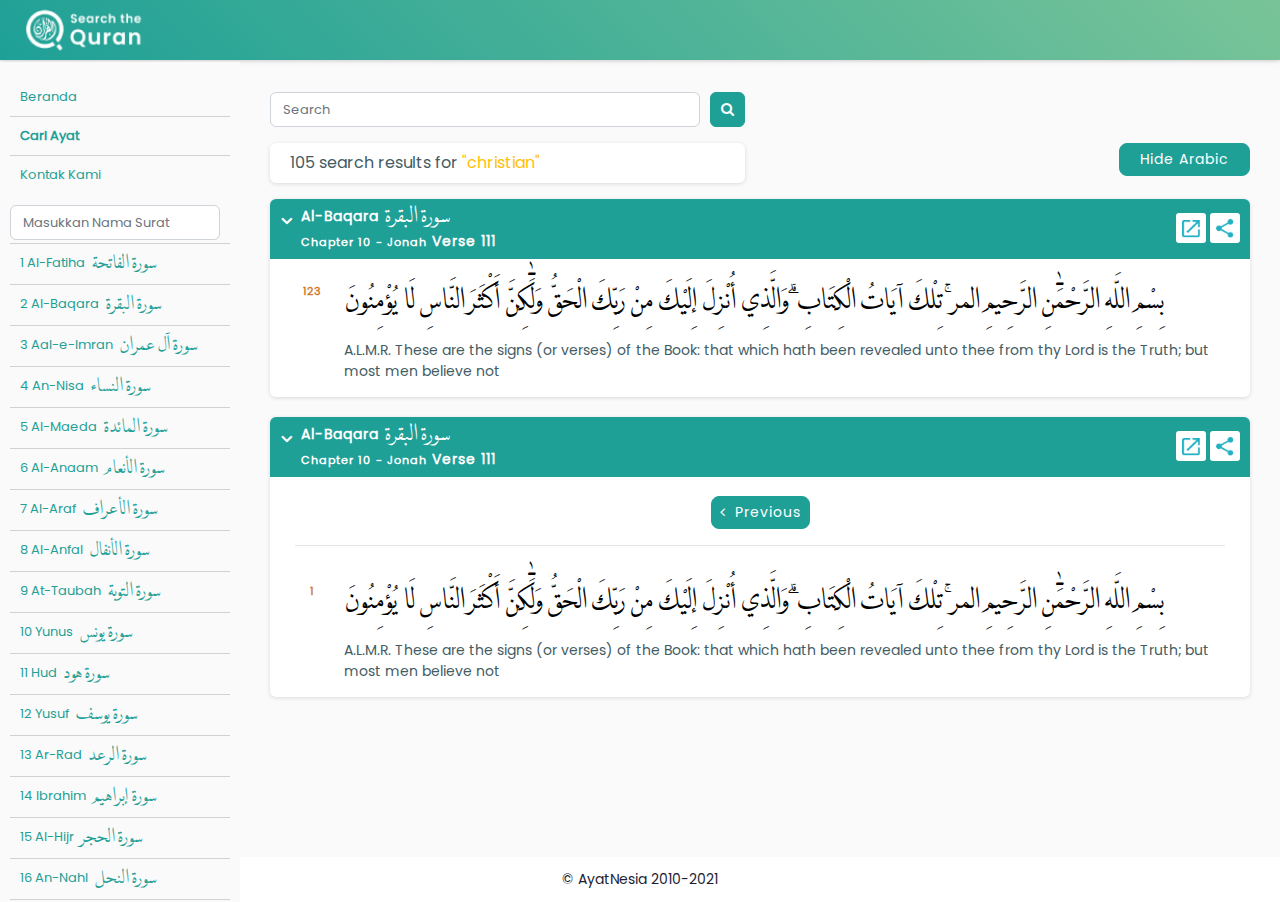
==== commit dda418bf: "feat: :art: redesign web and contents" ====
--- a/search-results.html
+++ b/search-results.html
@@ -1,5 +1,6 @@
 <!doctype html>
 <html lang="en">
+
 <head>
    <!-- Required meta tags -->
    <meta charset="utf-8">
@@ -12,13 +13,14 @@
    <link rel="stylesheet" href="assets/css/bootstrap.min.css">
    <link rel="stylesheet" href="assets/css/owl.carousel.min.css">
    <link rel="stylesheet" href="assets/css/style.css">
-   <title>Search The Quran.  The most advanced Quran Search Engine built using cutting-edge search technology.</title>
+   <title>AyatNesia. The most advanced Quran Search Engine built using cutting-edge search technology.</title>
 </head>
+
 <body>
    <header>
       <nav class="navbar navbar-expand-lg navbar-light">
          <a class="navbar-brand" href="index.html">
-            <img src="assets/images/logo.webp" alt="logo"> 
+            <img src="assets/images/logo.webp" alt="logo">
          </a>
          <a href="javascript:void(0)" class="ml-auto d-md-none" id="sidebar-toggle"><i class="fa fa-bars"></i></a>
       </nav>
@@ -27,132 +29,250 @@
       <aside id="sidebar-wrapper">
          <a href="javascript:void(0)" class="d-md-none" id="close"><i class="fa fa-times"></i></a>
          <ul class="sidebar-nav">
-           <li class="active">
-            <a href="index.html"><i class="fa fa-home"></i> Home</a>
-         </li>
-         <li>
-            <a href="javascript:void(0)"><i class="fa fa-envelope"></i> Contact Us</a>
-         </li>
-         <li>
-            <div class="input-group mt-2">
-               <input type="text" class="form-control" placeholder="Search filter">
-            </div>
-         </li>
-         <li><a href="surah.html">1 Al-Fatiha <span>سورة الفاتحة</span></a>
-         </li><li><a href="surah.html">2 Al-Baqara <span>سورة البقرة</span></a>
-         </li><li><a href="surah.html">3 Aal-e-Imran <span>سورة آل عمران</span></a>
-         </li><li><a href="surah.html">4 An-Nisa <span>سورة النساء</span></a>
-         </li><li><a href="surah.html">5 Al-Maeda <span>سورة المائدة</span></a>
-         </li><li><a href="surah.html">6 Al-Anaam <span>سورة الأنعام</span></a>
-         </li><li><a href="surah.html">7 Al-Araf <span>سورة الأعراف</span></a>
-         </li><li><a href="surah.html">8 Al-Anfal <span>سورة الأنفال</span></a>
-         </li><li><a href="surah.html">9 At-Taubah <span>سورة التوبة</span></a>
-         </li><li><a href="surah.html">10 Yunus <span>سورة يونس</span></a>
-         </li><li><a href="surah.html">11 Hud <span>سورة هود</span></a>
-         </li><li><a href="surah.html">12 Yusuf <span>سورة يوسف</span></a>
-         </li><li><a href="surah.html">13 Ar-Rad <span>سورة الرعد</span></a>
-         </li><li><a href="surah.html">14 Ibrahim <span>سورة إبراهيم</span></a>
-         </li><li><a href="surah.html">15 Al-Hijr <span>سورة الحجر</span></a>
-         </li><li><a href="surah.html">16 An-Nahl <span>سورة النحل</span></a>
-         </li><li><a href="surah.html">17 Al-Isra <span>سورة الإسراء</span></a>
-         </li><li><a href="surah.html">18 Al-Kahf <span>سورة الكهف</span></a>
-         </li><li><a href="surah.html">19 Maryam <span>سورة مريم</span></a>
-         </li><li><a href="surah.html">20 Taha <span>سورة طه</span></a>
-         </li><li><a href="surah.html">21 Al-Anbiya <span>سورة الأنبياء</span></a>
-         </li><li><a href="surah.html">22 Al-Hajj <span>سورة الحج</span></a>
-         </li><li><a href="surah.html">23 Al-Mumenoon <span>سورة المؤمنون</span></a>
-         </li><li><a href="surah.html">24 An-Noor <span>سورة النور</span></a>
-         </li><li><a href="surah.html">25 Al-Furqan <span>سورة الفرقان</span></a>
-         </li><li><a href="surah.html">26 Ash-Shuara <span>سورة الشعراء</span></a>
-         </li><li><a href="surah.html">27 An-Naml <span>سورة النمل</span></a>
-         </li><li><a href="surah.html">28 Al-Qasas <span>سورة القصص</span></a>
-         </li><li><a href="surah.html">29 Al-Ankaboot <span>سورة العنكبوت</span></a>
-         </li><li><a href="surah.html">30 Ar-Room <span>سورة الروم</span></a>
-         </li><li><a href="surah.html">31 Luqman <span>سورة لقمان</span></a>
-         </li><li><a href="surah.html">32 As-Sajda <span>سورة السجدة</span></a>
-         </li><li><a href="surah.html">33 Al-Ahzab <span>سورة الأحزاب</span></a>
-         </li><li><a href="surah.html8">34 Saba <span>سورة سبأ</span></a>
-         </li><li><a href="surah.html8">35 Fatir <span>سورة فاطر</span></a>
-         </li><li><a href="surah.html">36 YaSin <span>سورة يس</span></a>
-         </li><li><a href="surah.html">37 As-Saaffat <span>سورة الصافات</span></a>
-         </li><li><a href="surah.html">38 Sad <span>سورة ص</span></a>
-         </li><li><a href="surah.html">39 Az-Zumar <span>سورة الزمر</span></a>
-         </li><li><a href="surah.html">40 Ghafir <span>سورة غافر</span></a>
-         </li><li><a href="surah.html">41 Fussilat <span>سورة فصلت</span></a>
-         </li><li><a href="surah.html">42 Ash-Shura <span>سورة الشورى</span></a>
-         </li><li><a href="surah.html">43 Az-Zukhruf <span>سورة الزخرف</span></a>
-         </li><li><a href="surah.html">44 Ad-Dukhan <span>سورة الدخان</span></a>
-         </li><li><a href="surah.html">45 Al-Jathiya <span>سورة الجاثية</span></a>
-         </li><li><a href="surah.html">46 Al-Ahqaf <span>سورة الأحقاف</span></a>
-         </li><li><a href="surah.html">47 Muhammad <span>سورة محمد</span></a>
-         </li><li><a href="surah.html">48 Al-Fath <span>سورة الفتح</span></a>
-         </li><li><a href="surah.html">49 Al-Hujraat <span>سورة الحجرات</span></a>
-         </li><li><a href="surah.html">50 Qaf <span>سورة ق</span></a>
-         </li><li><a href="surah.html">51 Adh-Dhariyat <span>سورة الذاريات</span></a>
-         </li><li><a href="surah.html">52 At-tur <span>سورة الطور</span></a>
-         </li><li><a href="surah.html">53 An-Najm <span>سورة النجم</span></a>
-         </li><li><a href="surah.html">54 Al-Qamar <span>سورة القمر</span></a>
-         </li><li><a href="surah.html">55 Al-Rahman <span>سورة الرحمن</span></a>
-         </li><li><a href="surah.html">56 Al-Waqia <span>سورة الواقعة</span></a>
-         </li><li><a href="surah.html">57 Al-Hadid <span>سورة الحديد</span></a>
-         </li><li><a href="surah.html">58 Al-Mujadila <span>سورة المجادلة</span></a>
-         </li><li><a href="surah.html">59 Al-Hashr <span>سورة الحشر</span></a>
-         </li><li><a href="surah.html">60 Al-Mumtahina <span>سورة الممتحنة</span></a>
-         </li><li><a href="surah.html">61 As-Saff <span>سورة الصف</span></a>
-         </li><li><a href="surah.html">62 Al-Jumua <span>سورة الجمعة</span></a>
-         </li><li><a href="surah.html">63 Al-Munafiqoon <span>سورة المنافقون</span></a>
-         </li><li><a href="surah.html">64 At-Taghabun <span>سورة التغابن</span></a>
-         </li><li><a href="surah.html">65 At-Talaq <span>سورة الطلاق</span></a>
-         </li><li><a href="surah.html">66 At-Tahrim <span>سورة التحريم</span></a>
-         </li><li><a href="surah.html">67 Al-Mulk <span>سورة الملك</span></a>
-         </li><li><a href="surah.html">68 Al-Qalam <span>سورة القلم</span></a>
-         </li><li><a href="surah.html">69 Al-Haaqqa <span>سورة الحاقة</span></a>
-         </li><li><a href="surah.html">70 Al-Maarij <span>سورة المعارج</span></a>
-         </li><li><a href="surah.html">71 Nooh <span>سورة نوح</span></a>
-         </li><li><a href="surah.html">72 Al-Jinn <span>سورة الجن</span></a>
-         </li><li><a href="surah.html">73 Al-Muzzammil <span>سورة المزمل</span></a>
-         </li><li><a href="surah.html">74 Al-Muddathir <span>سورة المدثر</span></a>
-         </li><li><a href="surah.html">75 Al-Qiyama <span>سورة القيامة</span></a>
-         </li><li><a href="surah.html">76 Al-Insan <span>سورة الإنسان</span></a>
-         </li><li><a href="surah.html">77 Al-Mursalat <span>سورة المرسلات</span></a>
-         </li><li><a href="surah.html">78 An-Naba <span>سورة النبأ</span></a>
-         </li><li><a href="surah.html">79 An-Naziat <span>سورة النازعات</span></a>
-         </li><li><a href="surah.html">80 Abasa <span>سورة عبس</span></a>
-         </li><li><a href="surah.html">81 At-Takwir <span>سورة التكوير</span></a>
-         </li><li><a href="surah.html">82 AL-Infitar <span>سورة الإنفطار</span></a>
-         </li><li><a href="surah.html">83 Al-Mutaffifin <span>سورة المطففين</span></a>
-         </li><li><a href="surah.html">84 Al-Inshiqaq <span>سورة الانشقاق</span></a>
-         </li><li><a href="surah.html">85 Al-Burooj <span>سورة البروج</span></a>
-         </li><li><a href="surah.html">86 At-Tariq <span>سورة الطارق</span></a>
-         </li><li><a href="surah.html">87 Al-Ala <span>سورة الأعلى</span></a>
-         </li><li><a href="surah.html">88 Al-Ghashiya <span>سورة الغاشية</span></a>
-         </li><li><a href="surah.html">89 Al-Fajr <span>سورة الفجر</span></a>
-         </li><li><a href="surah.html">90 Al-Balad <span>سورة البلد</span></a>
-         </li><li><a href="surah.html">91 Ash-Shams <span>سورة الشمس</span></a>
-         </li><li><a href="surah.html">92 Al-Lail <span>سورة الليل</span></a>
-         </li><li><a href="surah.html">93 Ad-Dhuha <span>سورة الضحى</span></a>
-         </li><li><a href="surah.html">94 Al-Inshirah <span>سورة الشرح</span></a>
-         </li><li><a href="surah.html">95 At-Tin <span>سورة التين</span></a>
-         </li><li><a href="surah.html">96 Al-Alaq <span>سورة العلق</span></a>
-         </li><li><a href="surah.html">97 Al-Qadr <span>سورة القدر</span></a>
-         </li><li><a href="surah.html">98 Al-Bayyina <span>سورة البينة</span></a>
-         </li><li><a href="surah.html">99 Al-Zalzala <span>سورة الزلزلة</span></a>
-         </li><li><a href="surah.html">100 Al-Adiyat <span>سورة العاديات</span></a>
-         </li><li><a href="surah.html">101 Al-Qaria <span>سورة القارعة</span></a>
-         </li><li><a href="surah.html">102 At-Takathur <span>سورة التكاثر</span></a>
-         </li><li><a href="surah.html">103 Al-Asr <span>سورة العصر</span></a>
-         </li><li><a href="surah.html">104 Al-Humaza <span>سورة الهمزة</span></a>
-         </li><li><a href="surah.html">105 Al-fil <span>سورة الفيل</span></a>
-         </li><li><a href="surah.html">106 Quraish <span>سورة قريش</span></a>
-         </li><li><a href="surah.html">107 Al-Maun <span>سورة الماعون</span></a>
-         </li><li><a href="surah.html">108 Al-Kauther <span>سورة الكوثر</span></a>
-         </li><li><a href="surah.html">109 Al-Kafiroon <span>سورة الكافرون</span></a>
-         </li><li><a href="surah.html">110 An-Nasr <span>سورة النصر</span></a>
-         </li><li><a href="surah.html">111 Al-Masadd <span>سورة المسد</span></a>
-         </li><li><a href="surah.html">112 Al-Ikhlas <span>سورة الإخلاص</span></a>
-         </li><li><a href="surah.html">113 Al-Falaq <span>سورة الفلق</span></a>
-         </li><li><a href="surah.html">114 An-Nas <span>سورة الناس</span></a>
-         </li></ul>
+            <li >
+               <a href="index.html">Beranda</a>
+            </li>
+            <li class="active">
+               <a href="search-results.html"> Cari Ayat</a>
+            </li>
+            <li>
+               <a href="https://www.utrodus.my.id/" target="_blank"> Kontak Kami</a>
+            </li>
+
+            <li>
+               <div class="input-group mt-2">
+                  <input type="text" class="form-control" placeholder="Masukkan Nama Surat">
+               </div>
+            </li>
+            <li><a href="surah.html">1 Al-Fatiha <span>سورة الفاتحة</span></a>
+            </li>
+            <li><a href="surah.html">2 Al-Baqara <span>سورة البقرة</span></a>
+            </li>
+            <li><a href="surah.html">3 Aal-e-Imran <span>سورة آل عمران</span></a>
+            </li>
+            <li><a href="surah.html">4 An-Nisa <span>سورة النساء</span></a>
+            </li>
+            <li><a href="surah.html">5 Al-Maeda <span>سورة المائدة</span></a>
+            </li>
+            <li><a href="surah.html">6 Al-Anaam <span>سورة الأنعام</span></a>
+            </li>
+            <li><a href="surah.html">7 Al-Araf <span>سورة الأعراف</span></a>
+            </li>
+            <li><a href="surah.html">8 Al-Anfal <span>سورة الأنفال</span></a>
+            </li>
+            <li><a href="surah.html">9 At-Taubah <span>سورة التوبة</span></a>
+            </li>
+            <li><a href="surah.html">10 Yunus <span>سورة يونس</span></a>
+            </li>
+            <li><a href="surah.html">11 Hud <span>سورة هود</span></a>
+            </li>
+            <li><a href="surah.html">12 Yusuf <span>سورة يوسف</span></a>
+            </li>
+            <li><a href="surah.html">13 Ar-Rad <span>سورة الرعد</span></a>
+            </li>
+            <li><a href="surah.html">14 Ibrahim <span>سورة إبراهيم</span></a>
+            </li>
+            <li><a href="surah.html">15 Al-Hijr <span>سورة الحجر</span></a>
+            </li>
+            <li><a href="surah.html">16 An-Nahl <span>سورة النحل</span></a>
+            </li>
+            <li><a href="surah.html">17 Al-Isra <span>سورة الإسراء</span></a>
+            </li>
+            <li><a href="surah.html">18 Al-Kahf <span>سورة الكهف</span></a>
+            </li>
+            <li><a href="surah.html">19 Maryam <span>سورة مريم</span></a>
+            </li>
+            <li><a href="surah.html">20 Taha <span>سورة طه</span></a>
+            </li>
+            <li><a href="surah.html">21 Al-Anbiya <span>سورة الأنبياء</span></a>
+            </li>
+            <li><a href="surah.html">22 Al-Hajj <span>سورة الحج</span></a>
+            </li>
+            <li><a href="surah.html">23 Al-Mumenoon <span>سورة المؤمنون</span></a>
+            </li>
+            <li><a href="surah.html">24 An-Noor <span>سورة النور</span></a>
+            </li>
+            <li><a href="surah.html">25 Al-Furqan <span>سورة الفرقان</span></a>
+            </li>
+            <li><a href="surah.html">26 Ash-Shuara <span>سورة الشعراء</span></a>
+            </li>
+            <li><a href="surah.html">27 An-Naml <span>سورة النمل</span></a>
+            </li>
+            <li><a href="surah.html">28 Al-Qasas <span>سورة القصص</span></a>
+            </li>
+            <li><a href="surah.html">29 Al-Ankaboot <span>سورة العنكبوت</span></a>
+            </li>
+            <li><a href="surah.html">30 Ar-Room <span>سورة الروم</span></a>
+            </li>
+            <li><a href="surah.html">31 Luqman <span>سورة لقمان</span></a>
+            </li>
+            <li><a href="surah.html">32 As-Sajda <span>سورة السجدة</span></a>
+            </li>
+            <li><a href="surah.html">33 Al-Ahzab <span>سورة الأحزاب</span></a>
+            </li>
+            <li><a href="surah.html8">34 Saba <span>سورة سبأ</span></a>
+            </li>
+            <li><a href="surah.html8">35 Fatir <span>سورة فاطر</span></a>
+            </li>
+            <li><a href="surah.html">36 YaSin <span>سورة يس</span></a>
+            </li>
+            <li><a href="surah.html">37 As-Saaffat <span>سورة الصافات</span></a>
+            </li>
+            <li><a href="surah.html">38 Sad <span>سورة ص</span></a>
+            </li>
+            <li><a href="surah.html">39 Az-Zumar <span>سورة الزمر</span></a>
+            </li>
+            <li><a href="surah.html">40 Ghafir <span>سورة غافر</span></a>
+            </li>
+            <li><a href="surah.html">41 Fussilat <span>سورة فصلت</span></a>
+            </li>
+            <li><a href="surah.html">42 Ash-Shura <span>سورة الشورى</span></a>
+            </li>
+            <li><a href="surah.html">43 Az-Zukhruf <span>سورة الزخرف</span></a>
+            </li>
+            <li><a href="surah.html">44 Ad-Dukhan <span>سورة الدخان</span></a>
+            </li>
+            <li><a href="surah.html">45 Al-Jathiya <span>سورة الجاثية</span></a>
+            </li>
+            <li><a href="surah.html">46 Al-Ahqaf <span>سورة الأحقاف</span></a>
+            </li>
+            <li><a href="surah.html">47 Muhammad <span>سورة محمد</span></a>
+            </li>
+            <li><a href="surah.html">48 Al-Fath <span>سورة الفتح</span></a>
+            </li>
+            <li><a href="surah.html">49 Al-Hujraat <span>سورة الحجرات</span></a>
+            </li>
+            <li><a href="surah.html">50 Qaf <span>سورة ق</span></a>
+            </li>
+            <li><a href="surah.html">51 Adh-Dhariyat <span>سورة الذاريات</span></a>
+            </li>
+            <li><a href="surah.html">52 At-tur <span>سورة الطور</span></a>
+            </li>
+            <li><a href="surah.html">53 An-Najm <span>سورة النجم</span></a>
+            </li>
+            <li><a href="surah.html">54 Al-Qamar <span>سورة القمر</span></a>
+            </li>
+            <li><a href="surah.html">55 Al-Rahman <span>سورة الرحمن</span></a>
+            </li>
+            <li><a href="surah.html">56 Al-Waqia <span>سورة الواقعة</span></a>
+            </li>
+            <li><a href="surah.html">57 Al-Hadid <span>سورة الحديد</span></a>
+            </li>
+            <li><a href="surah.html">58 Al-Mujadila <span>سورة المجادلة</span></a>
+            </li>
+            <li><a href="surah.html">59 Al-Hashr <span>سورة الحشر</span></a>
+            </li>
+            <li><a href="surah.html">60 Al-Mumtahina <span>سورة الممتحنة</span></a>
+            </li>
+            <li><a href="surah.html">61 As-Saff <span>سورة الصف</span></a>
+            </li>
+            <li><a href="surah.html">62 Al-Jumua <span>سورة الجمعة</span></a>
+            </li>
+            <li><a href="surah.html">63 Al-Munafiqoon <span>سورة المنافقون</span></a>
+            </li>
+            <li><a href="surah.html">64 At-Taghabun <span>سورة التغابن</span></a>
+            </li>
+            <li><a href="surah.html">65 At-Talaq <span>سورة الطلاق</span></a>
+            </li>
+            <li><a href="surah.html">66 At-Tahrim <span>سورة التحريم</span></a>
+            </li>
+            <li><a href="surah.html">67 Al-Mulk <span>سورة الملك</span></a>
+            </li>
+            <li><a href="surah.html">68 Al-Qalam <span>سورة القلم</span></a>
+            </li>
+            <li><a href="surah.html">69 Al-Haaqqa <span>سورة الحاقة</span></a>
+            </li>
+            <li><a href="surah.html">70 Al-Maarij <span>سورة المعارج</span></a>
+            </li>
+            <li><a href="surah.html">71 Nooh <span>سورة نوح</span></a>
+            </li>
+            <li><a href="surah.html">72 Al-Jinn <span>سورة الجن</span></a>
+            </li>
+            <li><a href="surah.html">73 Al-Muzzammil <span>سورة المزمل</span></a>
+            </li>
+            <li><a href="surah.html">74 Al-Muddathir <span>سورة المدثر</span></a>
+            </li>
+            <li><a href="surah.html">75 Al-Qiyama <span>سورة القيامة</span></a>
+            </li>
+            <li><a href="surah.html">76 Al-Insan <span>سورة الإنسان</span></a>
+            </li>
+            <li><a href="surah.html">77 Al-Mursalat <span>سورة المرسلات</span></a>
+            </li>
+            <li><a href="surah.html">78 An-Naba <span>سورة النبأ</span></a>
+            </li>
+            <li><a href="surah.html">79 An-Naziat <span>سورة النازعات</span></a>
+            </li>
+            <li><a href="surah.html">80 Abasa <span>سورة عبس</span></a>
+            </li>
+            <li><a href="surah.html">81 At-Takwir <span>سورة التكوير</span></a>
+            </li>
+            <li><a href="surah.html">82 AL-Infitar <span>سورة الإنفطار</span></a>
+            </li>
+            <li><a href="surah.html">83 Al-Mutaffifin <span>سورة المطففين</span></a>
+            </li>
+            <li><a href="surah.html">84 Al-Inshiqaq <span>سورة الانشقاق</span></a>
+            </li>
+            <li><a href="surah.html">85 Al-Burooj <span>سورة البروج</span></a>
+            </li>
+            <li><a href="surah.html">86 At-Tariq <span>سورة الطارق</span></a>
+            </li>
+            <li><a href="surah.html">87 Al-Ala <span>سورة الأعلى</span></a>
+            </li>
+            <li><a href="surah.html">88 Al-Ghashiya <span>سورة الغاشية</span></a>
+            </li>
+            <li><a href="surah.html">89 Al-Fajr <span>سورة الفجر</span></a>
+            </li>
+            <li><a href="surah.html">90 Al-Balad <span>سورة البلد</span></a>
+            </li>
+            <li><a href="surah.html">91 Ash-Shams <span>سورة الشمس</span></a>
+            </li>
+            <li><a href="surah.html">92 Al-Lail <span>سورة الليل</span></a>
+            </li>
+            <li><a href="surah.html">93 Ad-Dhuha <span>سورة الضحى</span></a>
+            </li>
+            <li><a href="surah.html">94 Al-Inshirah <span>سورة الشرح</span></a>
+            </li>
+            <li><a href="surah.html">95 At-Tin <span>سورة التين</span></a>
+            </li>
+            <li><a href="surah.html">96 Al-Alaq <span>سورة العلق</span></a>
+            </li>
+            <li><a href="surah.html">97 Al-Qadr <span>سورة القدر</span></a>
+            </li>
+            <li><a href="surah.html">98 Al-Bayyina <span>سورة البينة</span></a>
+            </li>
+            <li><a href="surah.html">99 Al-Zalzala <span>سورة الزلزلة</span></a>
+            </li>
+            <li><a href="surah.html">100 Al-Adiyat <span>سورة العاديات</span></a>
+            </li>
+            <li><a href="surah.html">101 Al-Qaria <span>سورة القارعة</span></a>
+            </li>
+            <li><a href="surah.html">102 At-Takathur <span>سورة التكاثر</span></a>
+            </li>
+            <li><a href="surah.html">103 Al-Asr <span>سورة العصر</span></a>
+            </li>
+            <li><a href="surah.html">104 Al-Humaza <span>سورة الهمزة</span></a>
+            </li>
+            <li><a href="surah.html">105 Al-fil <span>سورة الفيل</span></a>
+            </li>
+            <li><a href="surah.html">106 Quraish <span>سورة قريش</span></a>
+            </li>
+            <li><a href="surah.html">107 Al-Maun <span>سورة الماعون</span></a>
+            </li>
+            <li><a href="surah.html">108 Al-Kauther <span>سورة الكوثر</span></a>
+            </li>
+            <li><a href="surah.html">109 Al-Kafiroon <span>سورة الكافرون</span></a>
+            </li>
+            <li><a href="surah.html">110 An-Nasr <span>سورة النصر</span></a>
+            </li>
+            <li><a href="surah.html">111 Al-Masadd <span>سورة المسد</span></a>
+            </li>
+            <li><a href="surah.html">112 Al-Ikhlas <span>سورة الإخلاص</span></a>
+            </li>
+            <li><a href="surah.html">113 Al-Falaq <span>سورة الفلق</span></a>
+            </li>
+            <li><a href="surah.html">114 An-Nas <span>سورة الناس</span></a>
+            </li>
+         </ul>
       </aside>
       <section id="content-wrapper" class="user-dashboard faq-section">
          <div class="row align-items-center">
@@ -180,40 +300,54 @@
             </div>
          </div>
          <div class="row arabic-block">
-            
+
             <div class="col-md-12">
                <div class="accordion" id="faq">
                   <div class="card">
                      <div class="card-header" id="faqhead1">
-                        <a href="#" class="btn btn-header-link collapsed" data-toggle="collapse" data-target="#faq1" aria-expanded="false" aria-controls="faq1">Al-Baqara <span>سورة البقرة   </span> <br />  <small>Chapter 10 - Jonah</small>
-                        Verse 111</a>
+                        <a href="#" class="btn btn-header-link collapsed" data-toggle="collapse" data-target="#faq1"
+                           aria-expanded="false" aria-controls="faq1">Al-Baqara <span>سورة البقرة </span> <br />
+                           <small>Chapter 10 - Jonah</small>
+                           Verse 111</a>
                         <div class="icon-block">
                            <a href="surah.html" target="_blank"><img src="assets/images/open.png" alt="open"></a>
-                           <a href="javascript:void(0)" data-toggle="modal" data-target="#openModal"><img src="assets/images/share.png" alt="share"></a>
+                           <a href="javascript:void(0)" data-toggle="modal" data-target="#openModal"><img
+                                 src="assets/images/share.png" alt="share"></a>
                         </div>
                      </div>
 
                      <div class="card-body">
-                        <div class="media"> 
+                        <div class="media">
                            <span class="number">123</span>
                            <div class="media-body">
-                              <h5 class="hide-arabic mt-0"> بِسْمِ اللَّهِ الرَّحْمَٰنِ الرَّحِيمِ المر ۚ تِلْكَ آيَاتُ الْكِتَابِ ۗ وَالَّذِي أُنْزِلَ إِلَيْكَ مِنْ رَبِّكَ الْحَقُّ وَلَٰكِنَّ أَكْثَرَ النَّاسِ لَا يُؤْمِنُونَ  </h5>
-                              <p class="mb-0">A.L.M.R. These are the signs (or verses) of the Book: that which hath been revealed unto thee from thy Lord is the Truth; but most men believe not</p>
+                              <h5 class="hide-arabic mt-0"> بِسْمِ اللَّهِ الرَّحْمَٰنِ الرَّحِيمِ المر ۚ تِلْكَ آيَاتُ
+                                 الْكِتَابِ ۗ وَالَّذِي أُنْزِلَ إِلَيْكَ مِنْ رَبِّكَ الْحَقُّ وَلَٰكِنَّ أَكْثَرَ
+                                 النَّاسِ لَا يُؤْمِنُونَ </h5>
+                              <p class="mb-0">A.L.M.R. These are the signs (or verses) of the Book: that which hath been
+                                 revealed unto thee from thy Lord is the Truth; but most men believe not</p>
                            </div>
                         </div>
                         <div id="faq1" class="collapse mt-4" aria-labelledby="faqhead1" data-parent="#faq" style="">
                            <div class="media mb-4">
                               <span class="number">22</span>
                               <div class="media-body">
-                                 <h5 class="hide-arabic mt-0"> سْمِ اللَّهِ الرَّحْمَٰنِ الرَّحِيمِ المر ۚ تِلْكَ آيَاتُ الْكِتَابِ ۗ وَالَّذِي أُنْزِلَ إِلَيْكَ مِنْ رَبِّكَ الْحَقُّ وَلَٰكِنَّ أَكْثَرَ النَّاسِ لَا يُؤْمِنُونَ  بِسْمِ اللَّهِ الرَّحْمَٰنِ الرَّحِيمِ المر ۚ تِلْكَ آيَاتُ الْكِتَابِ ۗ وَالَّذِي أُنْزِلَ إِلَيْكَ مِنْ رَبِّكَ الْحَقُّ وَلَٰكِنَّ أَكْثَرَ النَّاسِ لَا يُؤْمِنُونَ  </h5>
-                                 <p class="mb-0">A.L.M.R. These are the signs (or verses) of the Book: that which hath been revealed unto thee from thy Lord is the Truth; but most men believe not</p>
+                                 <h5 class="hide-arabic mt-0"> سْمِ اللَّهِ الرَّحْمَٰنِ الرَّحِيمِ المر ۚ تِلْكَ آيَاتُ
+                                    الْكِتَابِ ۗ وَالَّذِي أُنْزِلَ إِلَيْكَ مِنْ رَبِّكَ الْحَقُّ وَلَٰكِنَّ أَكْثَرَ
+                                    النَّاسِ لَا يُؤْمِنُونَ بِسْمِ اللَّهِ الرَّحْمَٰنِ الرَّحِيمِ المر ۚ تِلْكَ آيَاتُ
+                                    الْكِتَابِ ۗ وَالَّذِي أُنْزِلَ إِلَيْكَ مِنْ رَبِّكَ الْحَقُّ وَلَٰكِنَّ أَكْثَرَ
+                                    النَّاسِ لَا يُؤْمِنُونَ </h5>
+                                 <p class="mb-0">A.L.M.R. These are the signs (or verses) of the Book: that which hath
+                                    been revealed unto thee from thy Lord is the Truth; but most men believe not</p>
                               </div>
                            </div>
                            <div class="media mb-4">
                               <span class="number">3</span>
                               <div class="media-body">
-                                 <h5 class="hide-arabic mt-0"> بِسْمِ اللَّهِ الرَّحْمَٰنِ الرَّحِيمِ المر ۚ تِلْكَ آيَاتُ الْكِتَابِ ۗ وَالَّذِي أُنْزِلَ إِلَيْكَ مِنْ رَبِّكَ الْحَقُّ وَلَٰكِنَّ أَكْثَرَ النَّاسِ لَا يُؤْمِنُونَ  </h5>
-                                 <p class="mb-0">A.L.M.R. These are the signs (or verses) of the Book: that which hath been revealed unto thee from thy Lord is the Truth; but most men believe not</p>
+                                 <h5 class="hide-arabic mt-0"> بِسْمِ اللَّهِ الرَّحْمَٰنِ الرَّحِيمِ المر ۚ تِلْكَ
+                                    آيَاتُ الْكِتَابِ ۗ وَالَّذِي أُنْزِلَ إِلَيْكَ مِنْ رَبِّكَ الْحَقُّ وَلَٰكِنَّ
+                                    أَكْثَرَ النَّاسِ لَا يُؤْمِنُونَ </h5>
+                                 <p class="mb-0">A.L.M.R. These are the signs (or verses) of the Book: that which hath
+                                    been revealed unto thee from thy Lord is the Truth; but most men believe not</p>
                               </div>
                            </div>
                         </div>
@@ -223,161 +357,198 @@
 
                   <div class="card">
                      <div class="card-header" id="faqhead2">
-                        <a href="#" class="btn btn-header-link collapsed" data-toggle="collapse" data-target="#faq2" aria-expanded="false" aria-controls="faq2">Al-Baqara <span>سورة البقرة   </span>  </span> <br />  <small>Chapter 10 - Jonah</small>
+                        <a href="#" class="btn btn-header-link collapsed" data-toggle="collapse" data-target="#faq2"
+                           aria-expanded="false" aria-controls="faq2">Al-Baqara <span>سورة البقرة </span> </span> <br />
+                           <small>Chapter 10 - Jonah</small>
                            Verse 111
                         </a>
                         <div class="icon-block">
-                         <a href="surah.html" target="_blank"><img src="assets/images/open.png" alt="open"></a>
-                         <a href="javascript:void(0)" data-toggle="modal" data-target="#openModal"><img src="assets/images/share.png" alt="share"></a>
-                      </div>
-                   </div>
-                   <div class="card-body">
+                           <a href="surah.html" target="_blank"><img src="assets/images/open.png" alt="open"></a>
+                           <a href="javascript:void(0)" data-toggle="modal" data-target="#openModal"><img
+                                 src="assets/images/share.png" alt="share"></a>
+                        </div>
+                     </div>
+                     <div class="card-body">
 
                         <div class="text-center">
-                          <a href="javascript:void(0)" class="btn btn-primary px-2" id="pre-button"><i class="fa fa-angle-left mr-1"></i> Previous</a>
-                          <hr class="mt-3 pb-3">
-
-                       </div>
-                     <div class="media">
-                        <span class="number">1</span>
-                        <div class="media-body">
-                           <h5 class="hide-arabic mt-0"> بِسْمِ اللَّهِ الرَّحْمَٰنِ الرَّحِيمِ المر ۚ تِلْكَ آيَاتُ الْكِتَابِ ۗ وَالَّذِي أُنْزِلَ إِلَيْكَ مِنْ رَبِّكَ الْحَقُّ وَلَٰكِنَّ أَكْثَرَ النَّاسِ لَا يُؤْمِنُونَ  </h5>
-                           <p class="mb-0">A.L.M.R. These are the signs (or verses) of the Book: that which hath been revealed unto thee from thy Lord is the Truth; but most men believe not</p>
-                        </div>
-                     </div>
-                     <div id="faq2" class="collapse mt-0" aria-labelledby="faqhead2" data-parent="#faq" style="">
-
-                       <div id="previous-slide">
-                        <div class="media mb-4">
-                           <span class="number">2</span>
+                           <a href="javascript:void(0)" class="btn btn-primary px-2" id="pre-button"><i
+                                 class="fa fa-angle-left mr-1"></i> Previous</a>
+                           <hr class="mt-3 pb-3">
+
+                        </div>
+                        <div class="media">
+                           <span class="number">1</span>
                            <div class="media-body">
-                              <h5 class="hide-arabic mt-0"> بِسْمِ اللَّهِ الرَّحْمَٰنِ الرَّحِيمِ المر ۚ تِلْكَ آيَاتُ الْكِتَابِ ۗ وَالَّذِي أُنْزِلَ إِلَيْكَ مِنْ رَبِّكَ الْحَقُّ وَلَٰكِنَّ أَكْثَرَ النَّاسِ لَا يُؤْمِنُونَ  </h5>
-                              <p class="mb-0">A.L.M.R. These are the signs (or verses) of the Book: that which hath been revealed unto thee from thy Lord is the Truth; but most men believe not</p>
-                           </div>
-                        </div>
-                        <div class="media mb-4">
-                           <span class="number">3</span>
-                           <div class="media-body">
-                              <h5 class="hide-arabic mt-0"> بِسْمِ اللَّهِ الرَّحْمَٰنِ الرَّحِيمِ المر ۚ تِلْكَ آيَاتُ الْكِتَابِ ۗ وَالَّذِي أُنْزِلَ إِلَيْكَ مِنْ رَبِّكَ الْحَقُّ وَلَٰكِنَّ أَكْثَرَ النَّاسِ لَا يُؤْمِنُونَ  </h5>
-                              <p class="mb-0">Allah is He Who raised the heavens without any pillars that ye can see; is firmly established on the throne (of authority); He has subjected the sun and the moon (to his Law)! Each one runs (its course) for a term appointed. He doth regulate all affairs, explaining the signs in detail, that ye may believe with certainty in the meeting with your Lord.</p>
-                           </div>
-                        </div>
-                        <div class="media mb-4">
-                           <span class="number">4</span>
-                           <div class="media-body">
-                              <h5 class="hide-arabic mt-0"> بِسْمِ اللَّهِ الرَّحْمَٰنِ الرَّحِيمِ المر ۚ تِلْكَ آيَاتُ الْكِتَابِ ۗ وَالَّذِي أُنْزِلَ إِلَيْكَ مِنْ رَبِّكَ الْحَقُّ وَلَٰكِنَّ أَكْثَرَ النَّاسِ لَا يُؤْمِنُونَ  </h5>
-                              <p class="mb-0">A.L.M.R. These are the signs (or verses) of the Book: that which hath been revealed unto thee from thy Lord is the Truth; but most men believe not</p>
-                           </div>
-                        </div>
-                     </div>
-
-                     <div id="next-slide">
-                        <div class="media mb-4">
-                           <span class="number">5</span>
-                           <div class="media-body">
-                              <h5 class="hide-arabic mt-0"> بِسْمِ اللَّهِ الرَّحْمَٰنِ الرَّحِيمِ المر ۚ تِلْكَ آيَاتُ الْكِتَابِ ۗ وَالَّذِي أُنْزِلَ إِلَيْكَ مِنْ رَبِّكَ الْحَقُّ وَلَٰكِنَّ أَكْثَرَ النَّاسِ لَا يُؤْمِنُونَ  </h5>
-                              <p class="mb-0">A.L.M.R. These are the signs (or verses) of the Book: that which hath been revealed unto thee from thy Lord is the Truth; but most men believe not</p>
-                           </div>
-                        </div>
-                        <div class="media mb-4">
-                           <span class="number">6</span>
-                           <div class="media-body">
-                              <h5 class="hide-arabic mt-0"> بِسْمِ اللَّهِ الرَّحْمَٰنِ الرَّحِيمِ المر ۚ تِلْكَ آيَاتُ الْكِتَابِ ۗ وَالَّذِي أُنْزِلَ إِلَيْكَ مِنْ رَبِّكَ الْحَقُّ وَلَٰكِنَّ أَكْثَرَ النَّاسِ لَا يُؤْمِنُونَ  </h5>
-                              <p class="mb-0">Allah is He Who raised the heavens without any pillars that ye can see; is firmly established on the throne (of authority); He has subjected the sun and the moon (to his Law)! Each one runs (its course) for a term appointed. He doth regulate all affairs, explaining the signs in detail, that ye may believe with certainty in the meeting with your Lord.</p>
-                           </div>
-                        </div>
-                     </div>
-
-                     <hr class="mt-5">
-                     <div class="text-center">
-                        <a href="javascript:void(0)" class="btn btn-primary" id="next-button"> Next <i class="fa fa-angle-right ml-1"></i></a>
+                              <h5 class="hide-arabic mt-0"> بِسْمِ اللَّهِ الرَّحْمَٰنِ الرَّحِيمِ المر ۚ تِلْكَ آيَاتُ
+                                 الْكِتَابِ ۗ وَالَّذِي أُنْزِلَ إِلَيْكَ مِنْ رَبِّكَ الْحَقُّ وَلَٰكِنَّ أَكْثَرَ
+                                 النَّاسِ لَا يُؤْمِنُونَ </h5>
+                              <p class="mb-0">A.L.M.R. These are the signs (or verses) of the Book: that which hath been
+                                 revealed unto thee from thy Lord is the Truth; but most men believe not</p>
+                           </div>
+                        </div>
+                        <div id="faq2" class="collapse mt-0" aria-labelledby="faqhead2" data-parent="#faq" style="">
+
+                           <div id="previous-slide">
+                              <div class="media mb-4">
+                                 <span class="number">2</span>
+                                 <div class="media-body">
+                                    <h5 class="hide-arabic mt-0"> بِسْمِ اللَّهِ الرَّحْمَٰنِ الرَّحِيمِ المر ۚ تِلْكَ
+                                       آيَاتُ الْكِتَابِ ۗ وَالَّذِي أُنْزِلَ إِلَيْكَ مِنْ رَبِّكَ الْحَقُّ وَلَٰكِنَّ
+                                       أَكْثَرَ النَّاسِ لَا يُؤْمِنُونَ </h5>
+                                    <p class="mb-0">A.L.M.R. These are the signs (or verses) of the Book: that which
+                                       hath been revealed unto thee from thy Lord is the Truth; but most men believe not
+                                    </p>
+                                 </div>
+                              </div>
+                              <div class="media mb-4">
+                                 <span class="number">3</span>
+                                 <div class="media-body">
+                                    <h5 class="hide-arabic mt-0"> بِسْمِ اللَّهِ الرَّحْمَٰنِ الرَّحِيمِ المر ۚ تِلْكَ
+                                       آيَاتُ الْكِتَابِ ۗ وَالَّذِي أُنْزِلَ إِلَيْكَ مِنْ رَبِّكَ الْحَقُّ وَلَٰكِنَّ
+                                       أَكْثَرَ النَّاسِ لَا يُؤْمِنُونَ </h5>
+                                    <p class="mb-0">Allah is He Who raised the heavens without any pillars that ye can
+                                       see; is firmly established on the throne (of authority); He has subjected the sun
+                                       and the moon (to his Law)! Each one runs (its course) for a term appointed. He
+                                       doth regulate all affairs, explaining the signs in detail, that ye may believe
+                                       with certainty in the meeting with your Lord.</p>
+                                 </div>
+                              </div>
+                              <div class="media mb-4">
+                                 <span class="number">4</span>
+                                 <div class="media-body">
+                                    <h5 class="hide-arabic mt-0"> بِسْمِ اللَّهِ الرَّحْمَٰنِ الرَّحِيمِ المر ۚ تِلْكَ
+                                       آيَاتُ الْكِتَابِ ۗ وَالَّذِي أُنْزِلَ إِلَيْكَ مِنْ رَبِّكَ الْحَقُّ وَلَٰكِنَّ
+                                       أَكْثَرَ النَّاسِ لَا يُؤْمِنُونَ </h5>
+                                    <p class="mb-0">A.L.M.R. These are the signs (or verses) of the Book: that which
+                                       hath been revealed unto thee from thy Lord is the Truth; but most men believe not
+                                    </p>
+                                 </div>
+                              </div>
+                           </div>
+
+                           <div id="next-slide">
+                              <div class="media mb-4">
+                                 <span class="number">5</span>
+                                 <div class="media-body">
+                                    <h5 class="hide-arabic mt-0"> بِسْمِ اللَّهِ الرَّحْمَٰنِ الرَّحِيمِ المر ۚ تِلْكَ
+                                       آيَاتُ الْكِتَابِ ۗ وَالَّذِي أُنْزِلَ إِلَيْكَ مِنْ رَبِّكَ الْحَقُّ وَلَٰكِنَّ
+                                       أَكْثَرَ النَّاسِ لَا يُؤْمِنُونَ </h5>
+                                    <p class="mb-0">A.L.M.R. These are the signs (or verses) of the Book: that which
+                                       hath been revealed unto thee from thy Lord is the Truth; but most men believe not
+                                    </p>
+                                 </div>
+                              </div>
+                              <div class="media mb-4">
+                                 <span class="number">6</span>
+                                 <div class="media-body">
+                                    <h5 class="hide-arabic mt-0"> بِسْمِ اللَّهِ الرَّحْمَٰنِ الرَّحِيمِ المر ۚ تِلْكَ
+                                       آيَاتُ الْكِتَابِ ۗ وَالَّذِي أُنْزِلَ إِلَيْكَ مِنْ رَبِّكَ الْحَقُّ وَلَٰكِنَّ
+                                       أَكْثَرَ النَّاسِ لَا يُؤْمِنُونَ </h5>
+                                    <p class="mb-0">Allah is He Who raised the heavens without any pillars that ye can
+                                       see; is firmly established on the throne (of authority); He has subjected the sun
+                                       and the moon (to his Law)! Each one runs (its course) for a term appointed. He
+                                       doth regulate all affairs, explaining the signs in detail, that ye may believe
+                                       with certainty in the meeting with your Lord.</p>
+                                 </div>
+                              </div>
+                           </div>
+
+                           <hr class="mt-5">
+                           <div class="text-center">
+                              <a href="javascript:void(0)" class="btn btn-primary" id="next-button"> Next <i
+                                    class="fa fa-angle-right ml-1"></i></a>
+                           </div>
+                        </div>
                      </div>
                   </div>
                </div>
             </div>
          </div>
+      </section>
+   </div>
+   <!-- Footer -->
+   <footer>
+      <div class="container">
+         <div class="row">
+            <div class="col-md-12">
+               <p> &copy; AyatNesia 2010-2021</p>
+            </div>
+         </div>
       </div>
-   </div>
-</section>
-</div>
-<!-- Footer -->
-<footer>
-   <div class="container">
-      <div class="row">
-         <div class="col-md-12">
-            <p> &copy; Search The Quran 2010-2021</p>
+   </footer>
+
+   <!-- Modal -->
+   <div class="modal fade" id="openModal" tabindex="-1" aria-labelledby="openModalLabel" aria-hidden="true">
+      <div class="modal-dialog modal-dialog-centered">
+         <div class="modal-content">
+            <div class="modal-header py-2">
+               <h5 class="modal-title" id="openModalLabel">Share</h5>
+               <button type="button" class="close" data-dismiss="modal" aria-label="Close">
+                  <span aria-hidden="true">&times;</span>
+               </button>
+            </div>
+            <div class="modal-body text-center pt-3">
+               <p>Share with</p>
+               <ul class="social-network social-circle justify-content-center d-flex">
+                  <li><a href="javascript:void(0)" class="icoFacebook" title="Facebook"><i
+                           class="fa fa-facebook"></i></a></li>
+                  <li><a href="javascript:void(0)" class="icoTwitter" title="Twitter"><i class="fa fa-twitter"></i></a>
+                  </li>
+                  <li><a href="javascript:void(0)" class="icoGoogle" title="Instagram"><i
+                           class="fa fa-instagram"></i></a></li>
+                  <li><a href="javascript:void(0)" class="icoLinkedin" title="Linkedin"><i
+                           class="fa fa-linkedin"></i></a></li>
+               </ul>
+            </div>
          </div>
       </div>
    </div>
-</footer>
-
-<!-- Modal -->
-<div class="modal fade" id="openModal" tabindex="-1" aria-labelledby="openModalLabel" aria-hidden="true">
-   <div class="modal-dialog modal-dialog-centered">
-      <div class="modal-content">
-         <div class="modal-header py-2">
-            <h5 class="modal-title" id="openModalLabel">Share</h5>
-            <button type="button" class="close" data-dismiss="modal" aria-label="Close">
-               <span aria-hidden="true">&times;</span>
-            </button>
-         </div>
-         <div class="modal-body text-center pt-3">
-            <p>Share with</p>
-            <ul class="social-network social-circle justify-content-center d-flex">
-            <li><a href="javascript:void(0)" class="icoFacebook" title="Facebook"><i class="fa fa-facebook"></i></a></li>
-            <li><a href="javascript:void(0)" class="icoTwitter" title="Twitter"><i class="fa fa-twitter"></i></a></li>
-            <li><a href="javascript:void(0)" class="icoGoogle" title="Instagram"><i class="fa fa-instagram"></i></a></li>
-            <li><a href="javascript:void(0)" class="icoLinkedin" title="Linkedin"><i class="fa fa-linkedin"></i></a></li>
-         </ul>
-      </div>
-   </div>
-</div>
-</div>
-<!-- jQuery first, then Popper.js, then Bootstrap JS -->
-<script src="assets/js/jquery-3.4.1.slim.min.js"></script>
-<script src="assets/js/popper.min.js"></script>
-<script src="assets/js/bootstrap.min.js"></script>
-<script src="assets/js/owl.carousel.js"></script>
-<script>
-   const $button  = document.querySelector('#sidebar-toggle');
-   const $wrapper = document.querySelector('#wrapper');
-
-   $button.addEventListener('click', (e) => {
-     e.preventDefault();
-     $wrapper.classList.toggle('toggled');
-  });
-</script>
-<script>
-   $(document).ready(function(){
-     $("#close").click(function(){
-       $("#wrapper").removeClass('toggled');
-    });
-  });
-</script>
-<script>
-   $(document).ready(function(){
-    $("#click-arabic").click(function(){
-     $(".hide-arabic").slideToggle(500);
-     var thisElem = $(this);
-     thisElem.text(thisElem.text() === "Show Arabic" ? "Hide Arabic" : "Show Arabic");
-     event.stopPropagation();
-  });
- });  
-
-
-   $("#next-slide").hide()
-
-   $(document).ready(function(){
-    $("#next-button").click(function(){
-      $("#next-slide").slideDown(500);
-   });
-
-    $("#pre-button").click(function(){
-     $("#next-slide").slideUp(500);
-  });
-
- });
-
-</script>
+   <!-- jQuery first, then Popper.js, then Bootstrap JS -->
+   <script src="assets/js/jquery-3.4.1.slim.min.js"></script>
+   <script src="assets/js/popper.min.js"></script>
+   <script src="assets/js/bootstrap.min.js"></script>
+   <script src="assets/js/owl.carousel.js"></script>
+   <script>
+      const $button = document.querySelector('#sidebar-toggle');
+      const $wrapper = document.querySelector('#wrapper');
+
+      $button.addEventListener('click', (e) => {
+         e.preventDefault();
+         $wrapper.classList.toggle('toggled');
+      });
+   </script>
+   <script>
+      $(document).ready(function () {
+         $("#close").click(function () {
+            $("#wrapper").removeClass('toggled');
+         });
+      });
+   </script>
+   <script>
+      $(document).ready(function () {
+         $("#click-arabic").click(function () {
+            $(".hide-arabic").slideToggle(500);
+            var thisElem = $(this);
+            thisElem.text(thisElem.text() === "Show Arabic" ? "Hide Arabic" : "Show Arabic");
+            event.stopPropagation();
+         });
+      });
+
+
+      $("#next-slide").hide()
+
+      $(document).ready(function () {
+         $("#next-button").click(function () {
+            $("#next-slide").slideDown(500);
+         });
+
+         $("#pre-button").click(function () {
+            $("#next-slide").slideUp(500);
+         });
+
+      });
+
+   </script>
 </body>
+
 </html>--- a/assets/css/style.css
+++ b/assets/css/style.css
@@ -45,13 +45,13 @@
 }
 
 .btn-primary {
-	background: #22B1C3 !important;
-	color: #fff;
-	border: 1px solid #22B1C3 !important;
+	background: #1ea097 !important;
+	color: #fff;
+	border: 1px solid #1ea097 !important;
 }
 
 .text-primary {
-	color: #22b1c3 !important;
+	color: #1ea097 !important;
 }
 
 .form-control {
@@ -63,7 +63,7 @@
 .form-control:focus {
 	box-shadow: none;
 	outline: none;
-	border: 1px solid #22B1C3 !important;
+	border: 1px solid #1ea097 !important;
 	font-size: 14px;
 }
 
@@ -140,7 +140,7 @@
 .sidebar-nav>li a {
 	display: block;
 	text-decoration: none;
-	color: #22b1c3;
+	color: #1ea097;
 	line-height: 32px;
 	font-weight: 500;
 	font-size: 13px;
@@ -185,7 +185,7 @@
 }
 
 .navbar {
-	background: #22B1C3 !important;
+    background: var(--gradient, linear-gradient(-135deg, #79C498 0%, #1ea097 100%));
 	color: #fff;
 	position: fixed;
 	width: 100%;
@@ -234,8 +234,8 @@
 /* Dashboard */
 
 .user-dashboard .navbar-forms .btn {
-	background: #22b1c3 !important;
-	border: 1px solid #22b1c3 !important;
+	background: #1ea097 !important;
+	border: 1px solid #1ea097 !important;
 	padding: 6px;
 	border-radius: 6px;
 	width: 35px;
@@ -270,7 +270,7 @@
 }
 
 .modal h5 {
-	color: #22B1C3 !important;
+	color: #1ea097 !important;
 	font-size: 18px;
 }
 
@@ -304,7 +304,7 @@
 	right: 15px;
 	font-size: 22px;
 	top: 10px;
-	color: #22b1c3;
+	color: #1ea097;
 	-webkit-text-stroke: 2px #fafafa;
 }
 
@@ -314,12 +314,13 @@
 
 .search-block .item h6 {
 	font-weight: 600;
-	color: #22B1C3 !important;
-	font-size: 13px;
+	color: #1ea097 !important;
+	font-size: 14px;
+	margin-bottom: 15px;
 }
 
 .search-block .item p {
-	font-size: 11px;
+	font-size: 12.5px;
 	margin-bottom: 0;
 	text-align: left;
 }
@@ -335,18 +336,22 @@
 	min-height: 280px;
 }
 
-.search-engine h5 {
+.search-engine h4 {
 	font-weight: 600;
-	color: #22B1C3;
+	color: #1ea097;
 	margin-bottom: 20px;
 }
 
 .search-engine p {
-	font-size: 13px;
+	font-size: 0.9em;
 }
 
 .search-engine a {
-	color: #22B1C3;
+	color: #1ea097;
+}
+
+.search-engine button a{
+	color: #fff;
 }
 
 .owl-nav button {
@@ -358,7 +363,7 @@
 }
 
 .owl-nav button i {
-	background: #22b1c3 !important;
+	background: #1ea097 !important;
 	border-radius: 50%;
 	width: 30px;
 	height: 30px;
@@ -376,10 +381,8 @@
 }
 
 .user-dashboard .dropdown-menu {
-	width: 100%;
+	width: 50%;
 	padding: 10px 20px;
-	height: 203px;
-	overflow: scroll;
 	border: none;
 	border-radius: 6px;
 	box-shadow: 0 0 5px #0b0a0a40;
@@ -403,13 +406,24 @@
 footer {
 	background: #fff;
 	padding: 12px 0;
-	color: #22B1C3 !important;
+	color: #1ea097 !important;
 }
 
 footer p {
 	text-align: center;
 	margin-bottom: 0;
 	font-size: 14px;
+	color: #1D1D35;
+}
+
+footer p a{
+	color: #1ea097 !important;
+	font-weight: bold;
+}
+
+footer p i.fa-heart:before {
+    content: "\f004";
+    color: red;
 }
 
 .arabic-block h5 {
@@ -451,7 +465,7 @@
 .faq-section .card .card-header .btn-header-link {
 	display: block;
 	text-align: left;
-	background: #22b1c3;
+	background: #1ea097;
 	color: #fff;
 	font-size: 14px;
 	font-weight: 600;
@@ -489,7 +503,7 @@
 }
 
 .faq-section .card .card-header .btn-header-link.collapsed {
-	background: #22b1c3;
+	background: #1ea097;
 	color: #fff;
 	border-radius: 0;
 }
@@ -573,7 +587,7 @@
 
 #sidebar-wrapper::-webkit-scrollbar-thumb
 {
-	background-color: #22B1C3;
+	background-color: #1ea097;
 }
 
 
@@ -616,7 +630,7 @@
 	width: 40px;
 	height: 40px;
 	font-size:20px;
-	background: #22b1c3;
+	background: #1ea097;
 }
 .social-circle li i {
 	margin:0;
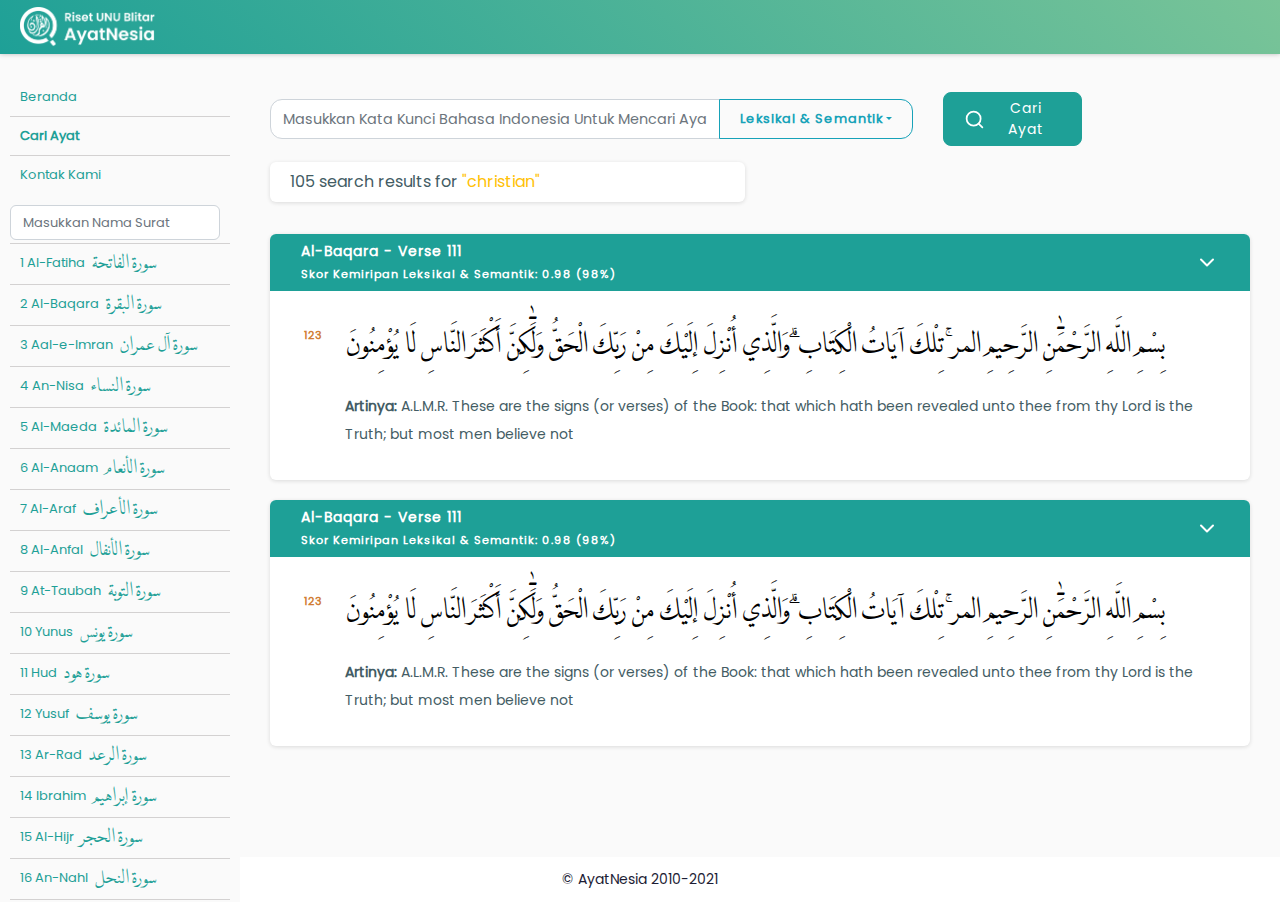
==== commit f646fcde: "refactor: :recycle: improve code and restyle result search page" ====
--- a/search-results.html
+++ b/search-results.html
@@ -13,6 +13,8 @@
    <link rel="stylesheet" href="assets/css/bootstrap.min.css">
    <link rel="stylesheet" href="assets/css/owl.carousel.min.css">
    <link rel="stylesheet" href="assets/css/style.css">
+   <link rel="stylesheet"
+      href="https://fonts.googleapis.com/css2?family=Material+Symbols+Outlined:opsz,wght,FILL,GRAD@48,400,0,0" />
    <title>AyatNesia. The most advanced Quran Search Engine built using cutting-edge search technology.</title>
 </head>
 
@@ -29,7 +31,7 @@
       <aside id="sidebar-wrapper">
          <a href="javascript:void(0)" class="d-md-none" id="close"><i class="fa fa-times"></i></a>
          <ul class="sidebar-nav">
-            <li >
+            <li>
                <a href="index.html">Beranda</a>
             </li>
             <li class="active">
@@ -275,18 +277,48 @@
          </ul>
       </aside>
       <section id="content-wrapper" class="user-dashboard faq-section">
-         <div class="row align-items-center">
-            <div class="col-md-8 col-lg-6 mb-3">
-               <form class="navbar-forms" role="search">
-                  <div class="input-group">
-                     <input type="text" class="form-control" placeholder="Search">
-                     <div class="input-group-btn">
-                        <a class="btn btn-primary" href="search-results.html"><i class="fa fa-search"></i></a>
+         <div class="row align-items-center mb-3 ">
+            <div class="col-md-8  ">
+               <!-- <form class="navbar-forms" role="search"> -->
+               <div class="input-group">
+                  <input type="text" class="form-control"
+                     style="border-top-left-radius: 12px; border-bottom-left-radius: 12px; height: 2.5rem; font-size: 0.9em;"
+                     placeholder="Masukkan Kata Kunci Bahasa Indonesia Untuk Mencari Ayat Al Qur'an"
+                     aria-label="Masukkan Kata Kunci Bahasa Indonesia Untuk Mencari Ayat Al Qur'an">
+                  <div class="input-group-append">
+                     <button class="btn btn-outline-info dropdown-toggle" type="button" data-toggle="dropdown"
+                        aria-haspopup="true" aria-expanded="false"
+                        style="font-size: 0.8em; font-weight: bold; border-top-right-radius: 12px; border-bottom-right-radius: 12px; ">Leksikal
+                        & Semantik</button>
+                     <div class="dropdown-menu">
+                        <a class="dropdown-item" href="#">Leksikal</a>
+                        <a class="dropdown-item" href="#">Semantik</a>
+                        <a class="dropdown-item active" href="#">Leksikal & Semantik</a>
                      </div>
                   </div>
-               </form>
+
+               </div>
+
+               <!-- </form> -->
             </div>
+            <div class="col-sm-8 col-md-2">
+               <div class="input-group-btn" style="display: inline-block;">
+                  <a class="btn btn-primary d-flex align-items-center" href="search-results.html" style="min-width: 40px;
+                  min-height: 40px;">
+                     <img src="assets/images/icon-search.svg" alt="icon-search" style="max-width: 1.5em;" />
+                     <p style="margin: 0;margin-left: 0.5em;">Cari Ayat</p>
+                     </i>
+                  </a>
+               </div>
+            </div>
+
          </div>
+         <!-- <div class="row">
+            <div class="col-sm-8">
+               <img src="assets/images/img-quran-search.png" alt="img-search" style="width: 20rem; display: block; margin-top: 8rem !important;" class="mx-auto ">
+               <h5 class="text-center mt-5"> Cari Ayat Al Qur'an Dengan Ayat Nesia </h5 class="text-center mt-5">
+            </div>
+         </div> -->
          <div class="row">
             <div class="col-sm-8 col-md-6">
                <div class="card box-shadow-none mb-3">
@@ -295,61 +327,71 @@
                   </div>
                </div>
             </div>
-            <div class="col-sm-4 col-md-6 text-right">
-               <a href="javascript:void(0)" class="btn btn-primary mb-3" id="click-arabic">Hide Arabic</a>
-            </div>
          </div>
-         <div class="row arabic-block">
-
+         <div class="row arabic-block mt-3">
             <div class="col-md-12">
                <div class="accordion" id="faq">
                   <div class="card">
                      <div class="card-header" id="faqhead1">
-                        <a href="#" class="btn btn-header-link collapsed" data-toggle="collapse" data-target="#faq1"
-                           aria-expanded="false" aria-controls="faq1">Al-Baqara <span>سورة البقرة </span> <br />
-                           <small>Chapter 10 - Jonah</small>
-                           Verse 111</a>
-                        <div class="icon-block">
-                           <a href="surah.html" target="_blank"><img src="assets/images/open.png" alt="open"></a>
-                           <a href="javascript:void(0)" data-toggle="modal" data-target="#openModal"><img
-                                 src="assets/images/share.png" alt="share"></a>
-                        </div>
+                        <a href="#" class="btn btn-header-link collapsed d-flex" data-toggle="collapse"
+                           data-target="#faq1" aria-expanded="false" aria-controls="faq1" style="justify-content: space-between;">
+                           <div>
+                              Al-Baqara - Verse 111 <br />
+                              <small>Skor Kemiripan Leksikal & Semantik: 0.98 (98%)</small>
+                           </div>
+                           <img src="assets/images/icon-chevron-down.svg" alt="icon-chevron-down">
+
+                        </a>
+
                      </div>
 
                      <div class="card-body">
                         <div class="media">
                            <span class="number">123</span>
                            <div class="media-body">
-                              <h5 class="hide-arabic mt-0"> بِسْمِ اللَّهِ الرَّحْمَٰنِ الرَّحِيمِ المر ۚ تِلْكَ آيَاتُ
+                              <h5 class="mt-0"> بِسْمِ اللَّهِ الرَّحْمَٰنِ الرَّحِيمِ المر ۚ تِلْكَ آيَاتُ
                                  الْكِتَابِ ۗ وَالَّذِي أُنْزِلَ إِلَيْكَ مِنْ رَبِّكَ الْحَقُّ وَلَٰكِنَّ أَكْثَرَ
                                  النَّاسِ لَا يُؤْمِنُونَ </h5>
-                              <p class="mb-0">A.L.M.R. These are the signs (or verses) of the Book: that which hath been
+                              <p class="mb-0 mt-3"> <b> Artinya:</b> A.L.M.R. These are the signs (or verses) of the
+                                 Book: that which hath been
                                  revealed unto thee from thy Lord is the Truth; but most men believe not</p>
                            </div>
                         </div>
-                        <div id="faq1" class="collapse mt-4" aria-labelledby="faqhead1" data-parent="#faq" style="">
-                           <div class="media mb-4">
-                              <span class="number">22</span>
+                        <div id="faq1" class="collapse mt-4" aria-labelledby="faqhead1" data-parent="#faq">
+                           <div class="media">
+                              <span class="tafsir"></span>
                               <div class="media-body">
-                                 <h5 class="hide-arabic mt-0"> سْمِ اللَّهِ الرَّحْمَٰنِ الرَّحِيمِ المر ۚ تِلْكَ آيَاتُ
-                                    الْكِتَابِ ۗ وَالَّذِي أُنْزِلَ إِلَيْكَ مِنْ رَبِّكَ الْحَقُّ وَلَٰكِنَّ أَكْثَرَ
-                                    النَّاسِ لَا يُؤْمِنُونَ بِسْمِ اللَّهِ الرَّحْمَٰنِ الرَّحِيمِ المر ۚ تِلْكَ آيَاتُ
-                                    الْكِتَابِ ۗ وَالَّذِي أُنْزِلَ إِلَيْكَ مِنْ رَبِّكَ الْحَقُّ وَلَٰكِنَّ أَكْثَرَ
-                                    النَّاسِ لَا يُؤْمِنُونَ </h5>
-                                 <p class="mb-0">A.L.M.R. These are the signs (or verses) of the Book: that which hath
-                                    been revealed unto thee from thy Lord is the Truth; but most men believe not</p>
+                                 <p class="mb-0"><b>Tafsir :</b> Pada ayat di atas, Allah memulai firman-Nya dengan
+                                    menyebut “Basmalah” untuk mengajarkan kepada hamba-Nya agar memulai suatu perbuatan
+                                    yang baik dengan menyebut basmalah, sebagai pernyataan bahwa dia mengerjakan
+                                    perbuatan itu karena Allah dan kepada-Nyalah dia memohonkan pertolongan dan berkah.
+                                    Maka, pada ayat ini Allah mengajarkan kepada hamba-Nya agar selalu memuji-Nya.
+                                    Al-ḥamdu artinya pujian, karena kebaikan yang diberikan oleh yang dipuji, atau
+                                    karena suatu sifat keutamaan yang dimilikinya. Semua nikmat yang telah dirasakan dan
+                                    didapat di alam ini dari Allah, sebab Dialah yang menjadi sumber bagi semua nikmat.
+                                    Hanya Allah yang mempunyai sifat-sifat kesempurnaan. Karena itu Allah sajalah yang
+                                    berhak dipuji. Orang yang menyebut al-ḥamdu lillāh bukan hanya mengakui bahwa puji
+                                    itu untuk Allah semata, melainkan dengan ucapannya itu dia memuji Allah.
+                                    Rabb artinya pemilik, pengelola dan pemelihara. Di dalamnya terkandung arti
+                                    mendidik, yaitu menyampaikan sesuatu kepada keadaan yang sempurna dengan
+                                    berangsur-angsur.
+                                    ‘Ālamīn artinya seluruh alam, yakni semua jenis makhluk. Alam itu berjenis-jenis,
+                                    yaitu alam tumbuh-tumbuhan, alam binatang, alam manusia, alam benda, alam makhluk
+                                    halus, umpamanya malaikat, jin, dan alam yang lain. Ada mufasir mengkhususkan
+                                    ‘ālamīn pada ayat ini kepada makhluk-makhluk Allah yang berakal yaitu manusia,
+                                    malaikat dan jin. Tetapi ini mempersempit arti kata yang sebenarnya amat luas.
+                                    Dengan demikian, Allah itu Pendidik seluruh alam, tak ada sesuatu pun dari makhluk
+                                    Allah yang terlepas dari didikan-Nya. Tuhan mendidik makhluk-Nya de-ngan seluas arti
+                                    kata itu. Sebagai pendidik, Dia menumbuhkan, menjaga, mem-berikan daya (tenaga) dan
+                                    senjata kepada makhluk itu, guna kesempurnaan hidupnya masing-masing.
+                                    Siapa yang memperhatikan perjalanan bintang-bintang, menyelidiki kehi-dupan
+                                    tumbuh-tumbuhan dan binatang di laut dan di darat, mempelajari per-tumbuhan manusia
+                                    sejak dari rahim ibunya sampai ke masa kanak-kanak, lalu menjadi manusia yang
+                                    sempurna, tahulah dia bahwa tidak ada sesuatu juga dari makhluk Allah yang terlepas
+                                    dari penjagaan, pemeliharaan, asuhan dan inayah-Nya.</p>
                               </div>
                            </div>
-                           <div class="media mb-4">
-                              <span class="number">3</span>
-                              <div class="media-body">
-                                 <h5 class="hide-arabic mt-0"> بِسْمِ اللَّهِ الرَّحْمَٰنِ الرَّحِيمِ المر ۚ تِلْكَ
-                                    آيَاتُ الْكِتَابِ ۗ وَالَّذِي أُنْزِلَ إِلَيْكَ مِنْ رَبِّكَ الْحَقُّ وَلَٰكِنَّ
-                                    أَكْثَرَ النَّاسِ لَا يُؤْمِنُونَ </h5>
-                                 <p class="mb-0">A.L.M.R. These are the signs (or verses) of the Book: that which hath
-                                    been revealed unto thee from thy Lord is the Truth; but most men believe not</p>
-                              </div>
-                           </div>
+
                         </div>
                      </div>
                   </div>
@@ -357,107 +399,65 @@
 
                   <div class="card">
                      <div class="card-header" id="faqhead2">
-                        <a href="#" class="btn btn-header-link collapsed" data-toggle="collapse" data-target="#faq2"
-                           aria-expanded="false" aria-controls="faq2">Al-Baqara <span>سورة البقرة </span> </span> <br />
-                           <small>Chapter 10 - Jonah</small>
-                           Verse 111
+                        <a href="#" class="btn btn-header-link collapsed d-flex" data-toggle="collapse"
+                           data-target="#faq2" aria-expanded="false" aria-controls="faq2" style="justify-content: space-between;">
+                           <div>
+                              Al-Baqara - Verse 111 <br />
+                              <small>Skor Kemiripan Leksikal & Semantik: 0.98 (98%)</small>
+                           </div>
+                           <img src="assets/images/icon-chevron-down.svg" alt="icon-chevron-down">
+
                         </a>
-                        <div class="icon-block">
-                           <a href="surah.html" target="_blank"><img src="assets/images/open.png" alt="open"></a>
-                           <a href="javascript:void(0)" data-toggle="modal" data-target="#openModal"><img
-                                 src="assets/images/share.png" alt="share"></a>
-                        </div>
+
                      </div>
+
                      <div class="card-body">
-
-                        <div class="text-center">
-                           <a href="javascript:void(0)" class="btn btn-primary px-2" id="pre-button"><i
-                                 class="fa fa-angle-left mr-1"></i> Previous</a>
-                           <hr class="mt-3 pb-3">
-
-                        </div>
                         <div class="media">
-                           <span class="number">1</span>
+                           <span class="number">123</span>
                            <div class="media-body">
-                              <h5 class="hide-arabic mt-0"> بِسْمِ اللَّهِ الرَّحْمَٰنِ الرَّحِيمِ المر ۚ تِلْكَ آيَاتُ
+                              <h5 class="mt-0"> بِسْمِ اللَّهِ الرَّحْمَٰنِ الرَّحِيمِ المر ۚ تِلْكَ آيَاتُ
                                  الْكِتَابِ ۗ وَالَّذِي أُنْزِلَ إِلَيْكَ مِنْ رَبِّكَ الْحَقُّ وَلَٰكِنَّ أَكْثَرَ
                                  النَّاسِ لَا يُؤْمِنُونَ </h5>
-                              <p class="mb-0">A.L.M.R. These are the signs (or verses) of the Book: that which hath been
+                              <p class="mb-0 mt-3"> <b> Artinya:</b> A.L.M.R. These are the signs (or verses) of the
+                                 Book: that which hath been
                                  revealed unto thee from thy Lord is the Truth; but most men believe not</p>
                            </div>
                         </div>
-                        <div id="faq2" class="collapse mt-0" aria-labelledby="faqhead2" data-parent="#faq" style="">
-
-                           <div id="previous-slide">
-                              <div class="media mb-4">
-                                 <span class="number">2</span>
-                                 <div class="media-body">
-                                    <h5 class="hide-arabic mt-0"> بِسْمِ اللَّهِ الرَّحْمَٰنِ الرَّحِيمِ المر ۚ تِلْكَ
-                                       آيَاتُ الْكِتَابِ ۗ وَالَّذِي أُنْزِلَ إِلَيْكَ مِنْ رَبِّكَ الْحَقُّ وَلَٰكِنَّ
-                                       أَكْثَرَ النَّاسِ لَا يُؤْمِنُونَ </h5>
-                                    <p class="mb-0">A.L.M.R. These are the signs (or verses) of the Book: that which
-                                       hath been revealed unto thee from thy Lord is the Truth; but most men believe not
-                                    </p>
-                                 </div>
-                              </div>
-                              <div class="media mb-4">
-                                 <span class="number">3</span>
-                                 <div class="media-body">
-                                    <h5 class="hide-arabic mt-0"> بِسْمِ اللَّهِ الرَّحْمَٰنِ الرَّحِيمِ المر ۚ تِلْكَ
-                                       آيَاتُ الْكِتَابِ ۗ وَالَّذِي أُنْزِلَ إِلَيْكَ مِنْ رَبِّكَ الْحَقُّ وَلَٰكِنَّ
-                                       أَكْثَرَ النَّاسِ لَا يُؤْمِنُونَ </h5>
-                                    <p class="mb-0">Allah is He Who raised the heavens without any pillars that ye can
-                                       see; is firmly established on the throne (of authority); He has subjected the sun
-                                       and the moon (to his Law)! Each one runs (its course) for a term appointed. He
-                                       doth regulate all affairs, explaining the signs in detail, that ye may believe
-                                       with certainty in the meeting with your Lord.</p>
-                                 </div>
-                              </div>
-                              <div class="media mb-4">
-                                 <span class="number">4</span>
-                                 <div class="media-body">
-                                    <h5 class="hide-arabic mt-0"> بِسْمِ اللَّهِ الرَّحْمَٰنِ الرَّحِيمِ المر ۚ تِلْكَ
-                                       آيَاتُ الْكِتَابِ ۗ وَالَّذِي أُنْزِلَ إِلَيْكَ مِنْ رَبِّكَ الْحَقُّ وَلَٰكِنَّ
-                                       أَكْثَرَ النَّاسِ لَا يُؤْمِنُونَ </h5>
-                                    <p class="mb-0">A.L.M.R. These are the signs (or verses) of the Book: that which
-                                       hath been revealed unto thee from thy Lord is the Truth; but most men believe not
-                                    </p>
-                                 </div>
+                        <div id="faq2" class="collapse mt-4" aria-labelledby="faqhead1" data-parent="#faq">
+                           <div class="media">
+                              <span class="tafsir"></span>
+                              <div class="media-body">
+                                 <p class="mb-0"><b>Tafsir :</b> Pada ayat di atas, Allah memulai firman-Nya dengan
+                                    menyebut “Basmalah” untuk mengajarkan kepada hamba-Nya agar memulai suatu perbuatan
+                                    yang baik dengan menyebut basmalah, sebagai pernyataan bahwa dia mengerjakan
+                                    perbuatan itu karena Allah dan kepada-Nyalah dia memohonkan pertolongan dan berkah.
+                                    Maka, pada ayat ini Allah mengajarkan kepada hamba-Nya agar selalu memuji-Nya.
+                                    Al-ḥamdu artinya pujian, karena kebaikan yang diberikan oleh yang dipuji, atau
+                                    karena suatu sifat keutamaan yang dimilikinya. Semua nikmat yang telah dirasakan dan
+                                    didapat di alam ini dari Allah, sebab Dialah yang menjadi sumber bagi semua nikmat.
+                                    Hanya Allah yang mempunyai sifat-sifat kesempurnaan. Karena itu Allah sajalah yang
+                                    berhak dipuji. Orang yang menyebut al-ḥamdu lillāh bukan hanya mengakui bahwa puji
+                                    itu untuk Allah semata, melainkan dengan ucapannya itu dia memuji Allah.
+                                    Rabb artinya pemilik, pengelola dan pemelihara. Di dalamnya terkandung arti
+                                    mendidik, yaitu menyampaikan sesuatu kepada keadaan yang sempurna dengan
+                                    berangsur-angsur.
+                                    ‘Ālamīn artinya seluruh alam, yakni semua jenis makhluk. Alam itu berjenis-jenis,
+                                    yaitu alam tumbuh-tumbuhan, alam binatang, alam manusia, alam benda, alam makhluk
+                                    halus, umpamanya malaikat, jin, dan alam yang lain. Ada mufasir mengkhususkan
+                                    ‘ālamīn pada ayat ini kepada makhluk-makhluk Allah yang berakal yaitu manusia,
+                                    malaikat dan jin. Tetapi ini mempersempit arti kata yang sebenarnya amat luas.
+                                    Dengan demikian, Allah itu Pendidik seluruh alam, tak ada sesuatu pun dari makhluk
+                                    Allah yang terlepas dari didikan-Nya. Tuhan mendidik makhluk-Nya de-ngan seluas arti
+                                    kata itu. Sebagai pendidik, Dia menumbuhkan, menjaga, mem-berikan daya (tenaga) dan
+                                    senjata kepada makhluk itu, guna kesempurnaan hidupnya masing-masing.
+                                    Siapa yang memperhatikan perjalanan bintang-bintang, menyelidiki kehi-dupan
+                                    tumbuh-tumbuhan dan binatang di laut dan di darat, mempelajari per-tumbuhan manusia
+                                    sejak dari rahim ibunya sampai ke masa kanak-kanak, lalu menjadi manusia yang
+                                    sempurna, tahulah dia bahwa tidak ada sesuatu juga dari makhluk Allah yang terlepas
+                                    dari penjagaan, pemeliharaan, asuhan dan inayah-Nya.</p>
                               </div>
                            </div>
 
-                           <div id="next-slide">
-                              <div class="media mb-4">
-                                 <span class="number">5</span>
-                                 <div class="media-body">
-                                    <h5 class="hide-arabic mt-0"> بِسْمِ اللَّهِ الرَّحْمَٰنِ الرَّحِيمِ المر ۚ تِلْكَ
-                                       آيَاتُ الْكِتَابِ ۗ وَالَّذِي أُنْزِلَ إِلَيْكَ مِنْ رَبِّكَ الْحَقُّ وَلَٰكِنَّ
-                                       أَكْثَرَ النَّاسِ لَا يُؤْمِنُونَ </h5>
-                                    <p class="mb-0">A.L.M.R. These are the signs (or verses) of the Book: that which
-                                       hath been revealed unto thee from thy Lord is the Truth; but most men believe not
-                                    </p>
-                                 </div>
-                              </div>
-                              <div class="media mb-4">
-                                 <span class="number">6</span>
-                                 <div class="media-body">
-                                    <h5 class="hide-arabic mt-0"> بِسْمِ اللَّهِ الرَّحْمَٰنِ الرَّحِيمِ المر ۚ تِلْكَ
-                                       آيَاتُ الْكِتَابِ ۗ وَالَّذِي أُنْزِلَ إِلَيْكَ مِنْ رَبِّكَ الْحَقُّ وَلَٰكِنَّ
-                                       أَكْثَرَ النَّاسِ لَا يُؤْمِنُونَ </h5>
-                                    <p class="mb-0">Allah is He Who raised the heavens without any pillars that ye can
-                                       see; is firmly established on the throne (of authority); He has subjected the sun
-                                       and the moon (to his Law)! Each one runs (its course) for a term appointed. He
-                                       doth regulate all affairs, explaining the signs in detail, that ye may believe
-                                       with certainty in the meeting with your Lord.</p>
-                                 </div>
-                              </div>
-                           </div>
-
-                           <hr class="mt-5">
-                           <div class="text-center">
-                              <a href="javascript:void(0)" class="btn btn-primary" id="next-button"> Next <i
-                                    class="fa fa-angle-right ml-1"></i></a>
-                           </div>
                         </div>
                      </div>
                   </div>
@@ -477,32 +477,7 @@
       </div>
    </footer>
 
-   <!-- Modal -->
-   <div class="modal fade" id="openModal" tabindex="-1" aria-labelledby="openModalLabel" aria-hidden="true">
-      <div class="modal-dialog modal-dialog-centered">
-         <div class="modal-content">
-            <div class="modal-header py-2">
-               <h5 class="modal-title" id="openModalLabel">Share</h5>
-               <button type="button" class="close" data-dismiss="modal" aria-label="Close">
-                  <span aria-hidden="true">&times;</span>
-               </button>
-            </div>
-            <div class="modal-body text-center pt-3">
-               <p>Share with</p>
-               <ul class="social-network social-circle justify-content-center d-flex">
-                  <li><a href="javascript:void(0)" class="icoFacebook" title="Facebook"><i
-                           class="fa fa-facebook"></i></a></li>
-                  <li><a href="javascript:void(0)" class="icoTwitter" title="Twitter"><i class="fa fa-twitter"></i></a>
-                  </li>
-                  <li><a href="javascript:void(0)" class="icoGoogle" title="Instagram"><i
-                           class="fa fa-instagram"></i></a></li>
-                  <li><a href="javascript:void(0)" class="icoLinkedin" title="Linkedin"><i
-                           class="fa fa-linkedin"></i></a></li>
-               </ul>
-            </div>
-         </div>
-      </div>
-   </div>
+
    <!-- jQuery first, then Popper.js, then Bootstrap JS -->
    <script src="assets/js/jquery-3.4.1.slim.min.js"></script>
    <script src="assets/js/popper.min.js"></script>
@@ -525,14 +500,14 @@
       });
    </script>
    <script>
-      $(document).ready(function () {
-         $("#click-arabic").click(function () {
-            $(".hide-arabic").slideToggle(500);
-            var thisElem = $(this);
-            thisElem.text(thisElem.text() === "Show Arabic" ? "Hide Arabic" : "Show Arabic");
-            event.stopPropagation();
-         });
-      });
+      // $(document).ready(function () {
+      //    $("#click-arabic").click(function () {
+      //       $(".).slideToggle(500);
+      //       var thisElem = $(this);
+      //       thisElem.text(thisElem.text() === "Show Arabic" ? "Hide Arabic" : "Show Arabic");
+      //       event.stopPropagation();
+      //    });
+      // });
 
 
       $("#next-slide").hide()
--- a/assets/css/style.css
+++ b/assets/css/style.css
@@ -160,7 +160,7 @@
 	font-size: 30px;
 	font-weight: 500;
 	font-family: Mishafi-Gold;
-	margin-left: 3px; 
+	margin-left: 3px;
 }
 
 .sidebar-nav>li>a i.fa {
@@ -185,7 +185,7 @@
 }
 
 .navbar {
-    background: var(--gradient, linear-gradient(-135deg, #79C498 0%, #1ea097 100%));
+	background: var(--gradient, linear-gradient(-135deg, #79C498 0%, #1ea097 100%));
 	color: #fff;
 	position: fixed;
 	width: 100%;
@@ -350,7 +350,7 @@
 	color: #1ea097;
 }
 
-.search-engine button a{
+.search-engine button a {
 	color: #fff;
 }
 
@@ -381,7 +381,7 @@
 }
 
 .user-dashboard .dropdown-menu {
-	width: 50%;
+	width: 23%;
 	padding: 10px 20px;
 	border: none;
 	border-radius: 6px;
@@ -398,7 +398,7 @@
 
 }
 
-.user-dashboard .dropdown-menu li span  {
+.user-dashboard .dropdown-menu li span {
 	line-height: 21px;
 	font-size: 30px;
 }
@@ -416,15 +416,11 @@
 	color: #1D1D35;
 }
 
-footer p a{
+footer p a {
 	color: #1ea097 !important;
 	font-weight: bold;
 }
 
-footer p i.fa-heart:before {
-    content: "\f004";
-    color: red;
-}
 
 .arabic-block h5 {
 	font-size: 45px;
@@ -485,7 +481,6 @@
 }
 
 .faq-section .card .card-header .btn-header-link:after {
-	content: "\f106";
 	font: normal normal normal 14px/1 FontAwesome;
 	font-weight: 900;
 	float: left;
@@ -508,11 +503,6 @@
 	border-radius: 0;
 }
 
-.faq-section .card .card-header .btn-header-link.collapsed:after {
-	content: "\f107";
-	color: #fff;
-}
-
 .faq-section .card .collapsing {
 	background: #fff;
 	line-height: 30px;
@@ -526,7 +516,7 @@
 }
 
 .faq-section .accordion .card-body {
-	padding: 20px 25px 15px;
+	padding: 32px 26px;
 	font-size: 16px;
 }
 
@@ -555,6 +545,20 @@
 	font-size: 32px;
 	font-family: Mishafi-Gold;
 	line-height: 22px;
+}
+
+.tafsir {
+	width: 34px;
+	height: 34px;
+	margin-right: 15px;
+	margin-top: -15px;
+	text-align: center;
+	font-weight: 600;
+
+}
+
+.media-body p{
+	line-height: 2em;
 }
 
 .number {
@@ -569,24 +573,21 @@
 	font-weight: 600;
 	color: #D17D34;
 	margin-right: 15px;
-	    margin-top: -5px;
-}
-
-
-#sidebar-wrapper::-webkit-scrollbar-track
-{
-	-webkit-box-shadow: inset 0 0 5px rgba(0,0,0,0.3);
+	margin-top: -5px;
+}
+
+
+#sidebar-wrapper::-webkit-scrollbar-track {
+	-webkit-box-shadow: inset 0 0 5px rgba(0, 0, 0, 0.3);
 	background-color: #fafafa;
 }
 
-#sidebar-wrapper::-webkit-scrollbar
-{
+#sidebar-wrapper::-webkit-scrollbar {
 	width: 6px;
 	background-color: #fafafa;
 }
 
-#sidebar-wrapper::-webkit-scrollbar-thumb
-{
+#sidebar-wrapper::-webkit-scrollbar-thumb {
 	background-color: #1ea097;
 }
 
@@ -595,50 +596,53 @@
 ul.social-network {
 	list-style: none;
 	display: inline;
-	margin-left:0 !important;
+	margin-left: 0 !important;
 	padding: 0;
 }
+
 ul.social-network li {
 	display: inline;
 	margin: 0 5px;
 }
 
 .social-network a.icoFacebook {
-	background-color:#3B5998;
+	background-color: #3B5998;
 }
 
 .social-network a.icoTwitter {
-	background-color:#33ccff;
+	background-color: #33ccff;
 }
 
 .social-network a.icoGoogle {
-	background-color:#fb3958;
+	background-color: #fb3958;
 }
 
 .social-network a.icoLinkedin {
-	background-color:#007bb7;
+	background-color: #007bb7;
 }
 
 .social-circle li a {
-	display:inline-block;
-	position:relative;
-	margin:0 auto 0 auto;
-	-moz-border-radius:50%;
-	-webkit-border-radius:50%;
-	border-radius:50%;
-	text-align:center;
+	display: inline-block;
+	position: relative;
+	margin: 0 auto 0 auto;
+	-moz-border-radius: 50%;
+	-webkit-border-radius: 50%;
+	border-radius: 50%;
+	text-align: center;
 	width: 40px;
 	height: 40px;
-	font-size:20px;
+	font-size: 20px;
 	background: #1ea097;
 }
+
 .social-circle li i {
-	margin:0;
-	line-height:40px;
+	margin: 0;
+	line-height: 40px;
 	text-align: center;
 }
 
-.social-circle li a:hover i, .triggeredHover {
+.social-circle li a:hover i,
+.triggeredHover {
 	-moz-transform: rotate(360deg);
 	-webkit-transform: rotate(360deg);
 	-ms--transform: rotate(360deg);
@@ -649,6 +653,7 @@
 	-ms-transition: all 0.2s;
 	transition: all 0.2s;
 }
+
 .social-circle i {
 	color: #fff;
 	-webkit-transition: all 0.8s;
@@ -659,41 +664,54 @@
 }
 
 
-
+.dropdown-item.active,
+.dropdown-item:active {
+	text-decoration: none;
+	background-color: #fbfbfb;
+	color: #17a2b8;
+}
 
 /* Media Query */
 
 
 @media (min-width: 576px) {
-.modal-dialog {
-    max-width: 350px;
-}
-}
+	.modal-dialog {
+		max-width: 350px;
+	}
+}
+
 @media (min-width: 767px) {
 	#wrapper {
 		padding-left: 240px;
 		padding-top: 62px;
 	}
+
 	#wrapper.toggled {
 		padding-left: 60px;
 	}
+
 	#sidebar-wrapper {
 		width: 240px;
 	}
+
 	#wrapper.toggled #sidebar-wrapper {
 		width: 0;
 	}
+
 	#wrapper.toggled #content-wrapper {
 		position: absolute;
 		margin-right: -190px;
 	}
+
 	#wrapper.toggled {
 		padding-left: 0px;
 	}
+
 	#content-wrapper {
 		position: relative;
 		top: 0;
 	}
+
 	#wrapper.toggled #content-wrapper {
 		position: relative;
 		margin-right: 60px;
@@ -704,10 +722,12 @@
 	#content-wrapper {
 		padding: 30px 30px;
 	}
+
 	header .navbar-light .navbar-nav .nav-link {
 		color: #000;
 		padding: 10px 20px;
 	}
+
 	.navbar {
 		padding: 4px 15px;
 	}
@@ -718,9 +738,11 @@
 	.user-dashboard .card .card-body {
 		padding: 15px;
 	}
+
 	header img {
 		width: 100px;
 	}
+
 	.navbar-collapse {
 		margin-top: 10px;
 	}
@@ -740,10 +762,12 @@
 		position: absolute;
 		margin-right: -250px;
 	}
+
 	#content-wrapper {
 		position: relative;
 		top: 0;
 	}
+
 	#wrapper.toggled #content-wrapper {
 		position: relative;
 		margin-right: 250px;
@@ -759,32 +783,40 @@
 	#wrapper {
 		padding-left: 0;
 	}
+
 	.navbar-light .navbar-toggler:focus {
 		outline: none;
 	}
+
 	#sidebar-wrapper {
 		width: 0;
 	}
+
 	#wrapper.toggled #sidebar-wrapper {
 		width: 240px;
 		box-shadow: 0 0 11px #0000002e;
 	}
+
 	#wrapper.toggled #content-wrapper {
 		position: absolute;
 		margin-right: -240px;
 	}
+
 	#content-wrapper {
 		position: relative;
 		padding: 30px 20px 30px 20px;
 	}
+
 	#wrapper.toggled #content-wrapper {
 		position: relative;
 		margin-right: 250px;
 	}
+
 	.sidebar-nav {
 		position: absolute;
-		top: 35px;
-	}
+		/* top: 35px; */
+	}
+
 	.arabic-block h5 {
 		font-size: 32px;
 	}
@@ -794,5 +826,4 @@
 	}
 }
 
-@media (max-width: 576px) {}
-
+@media (max-width: 576px) {}